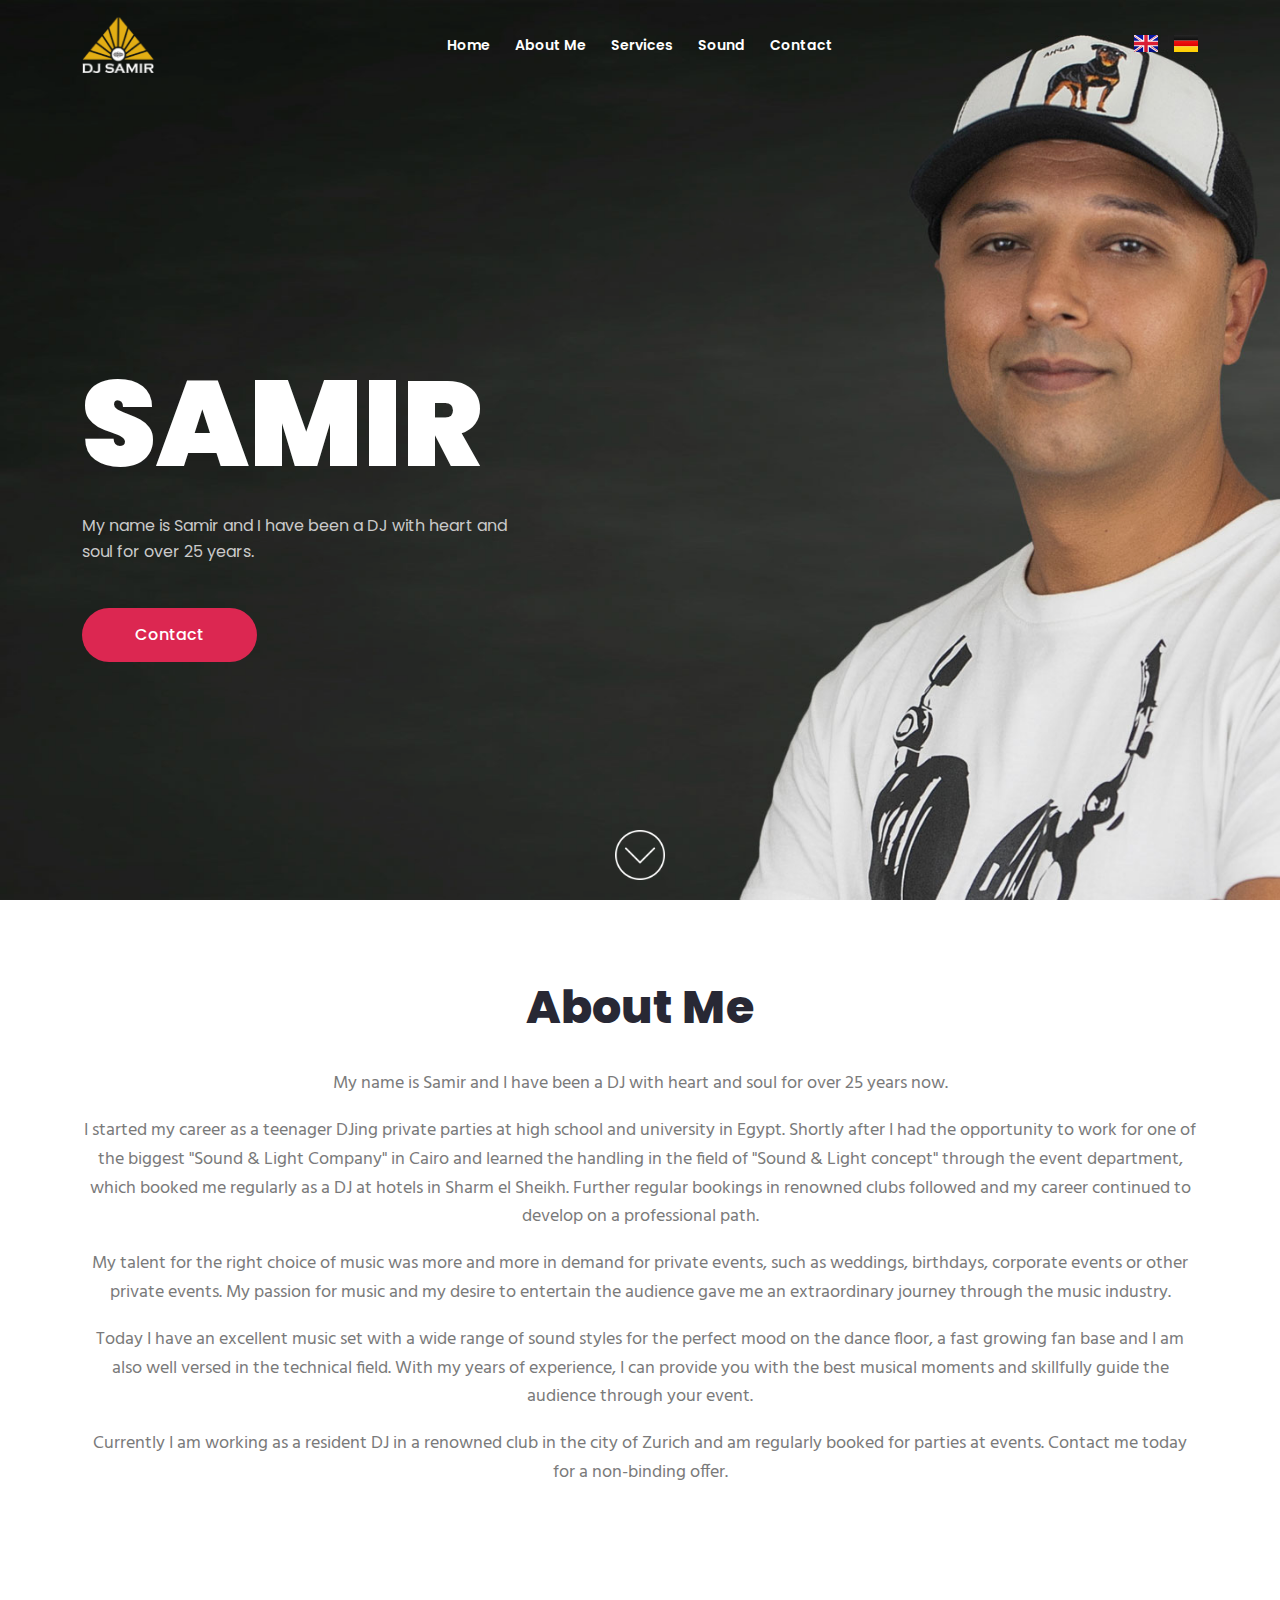
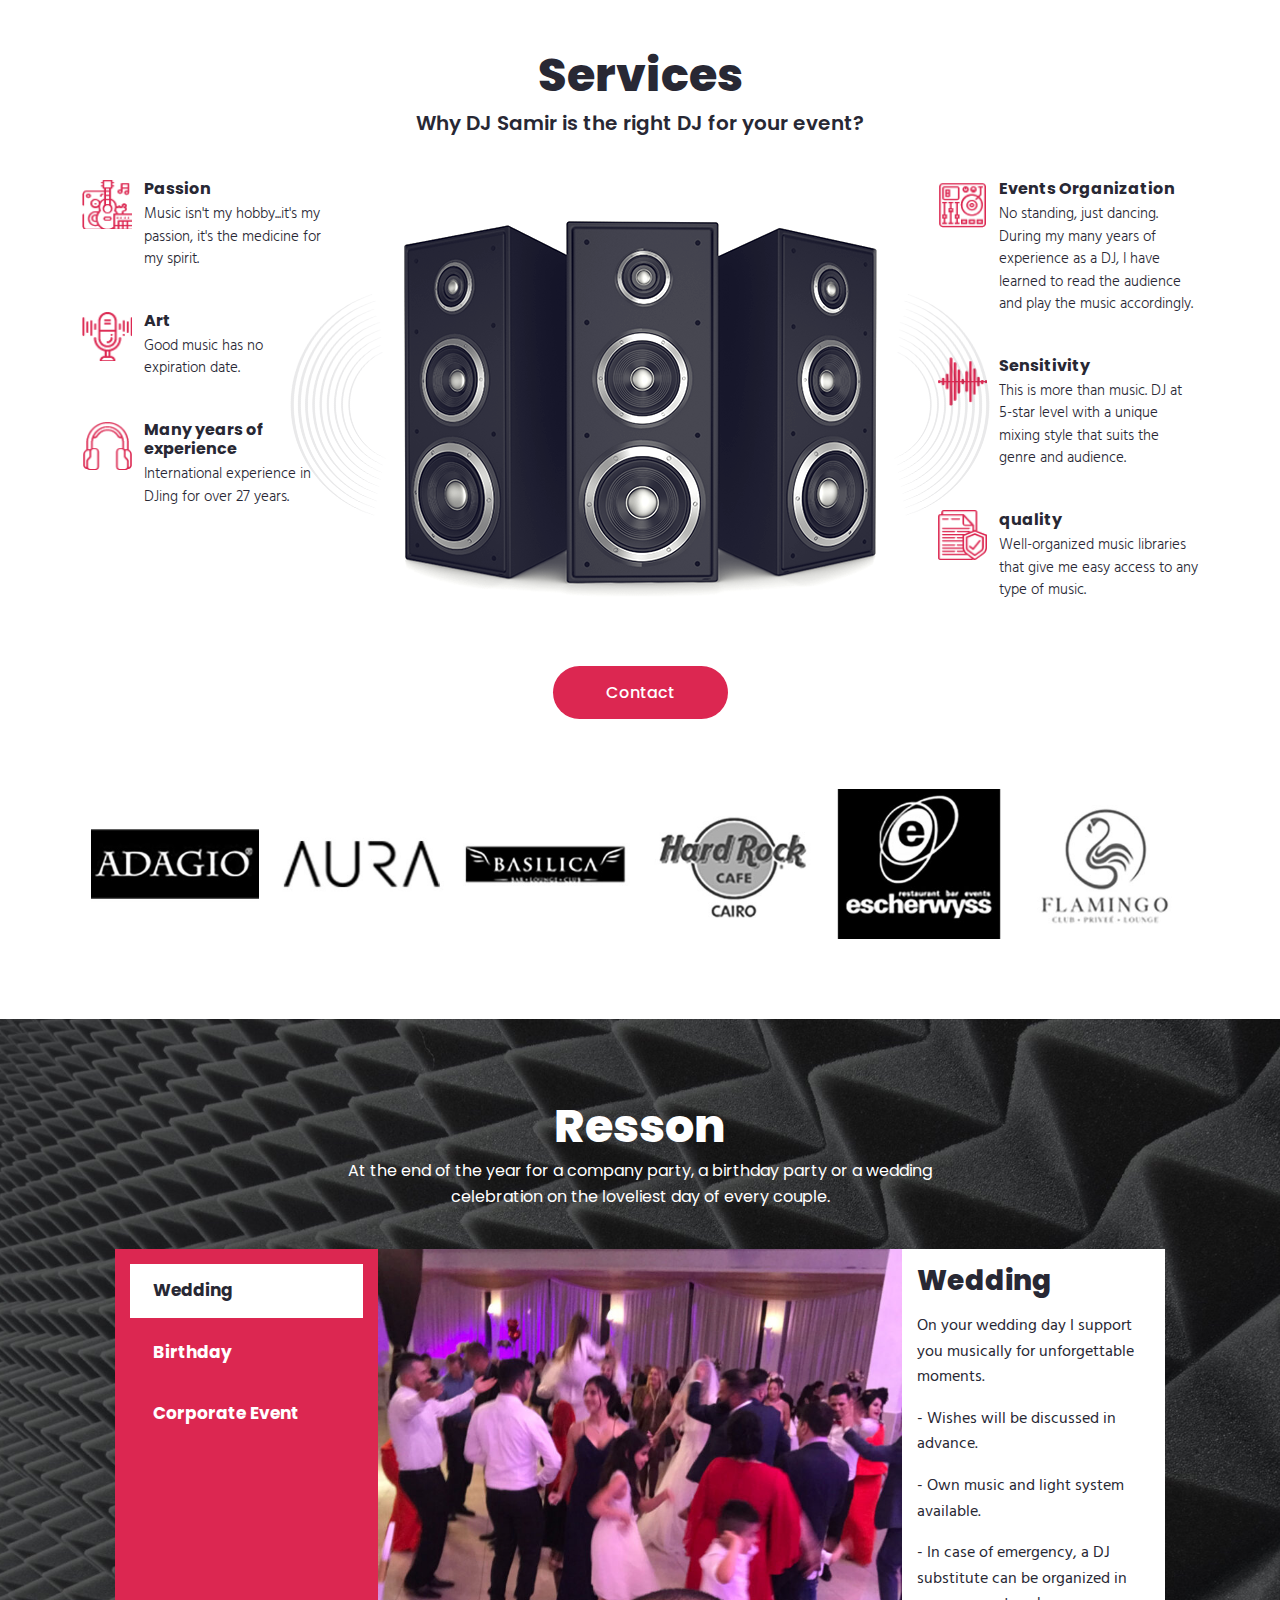
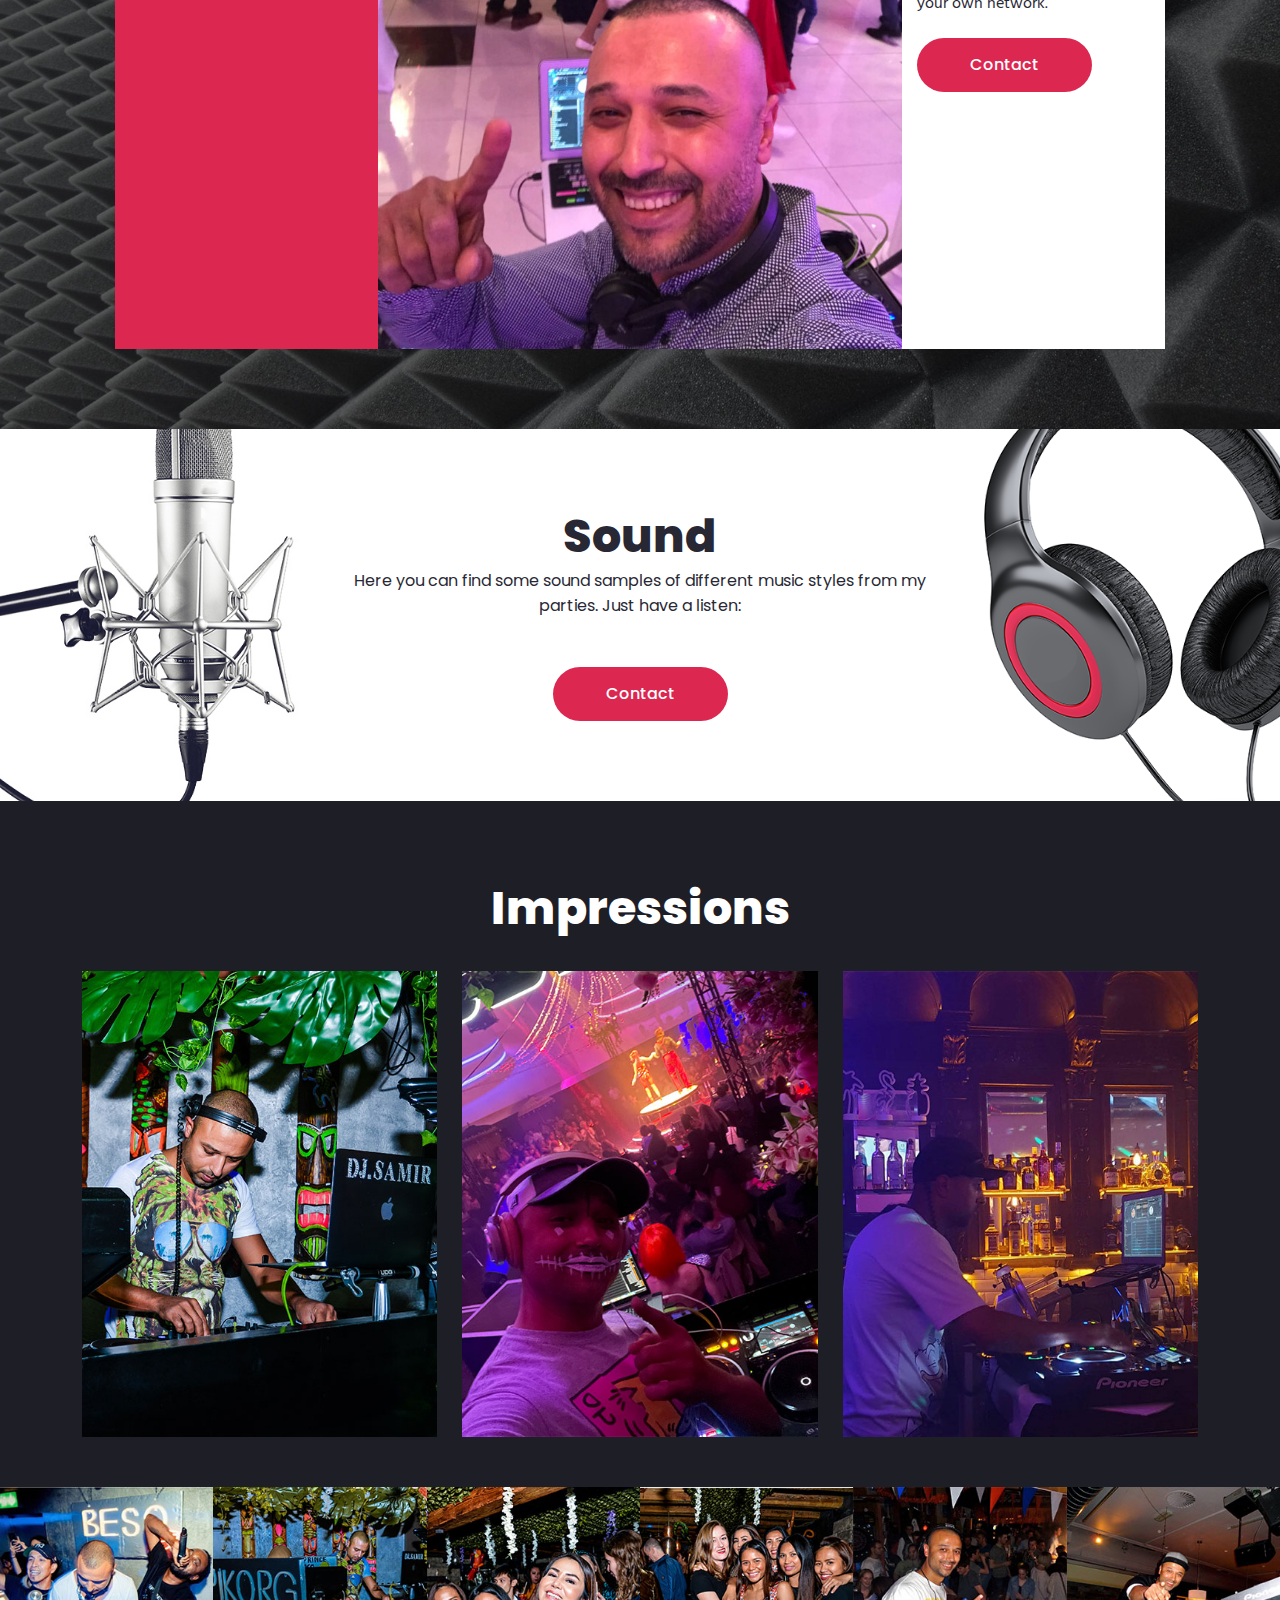
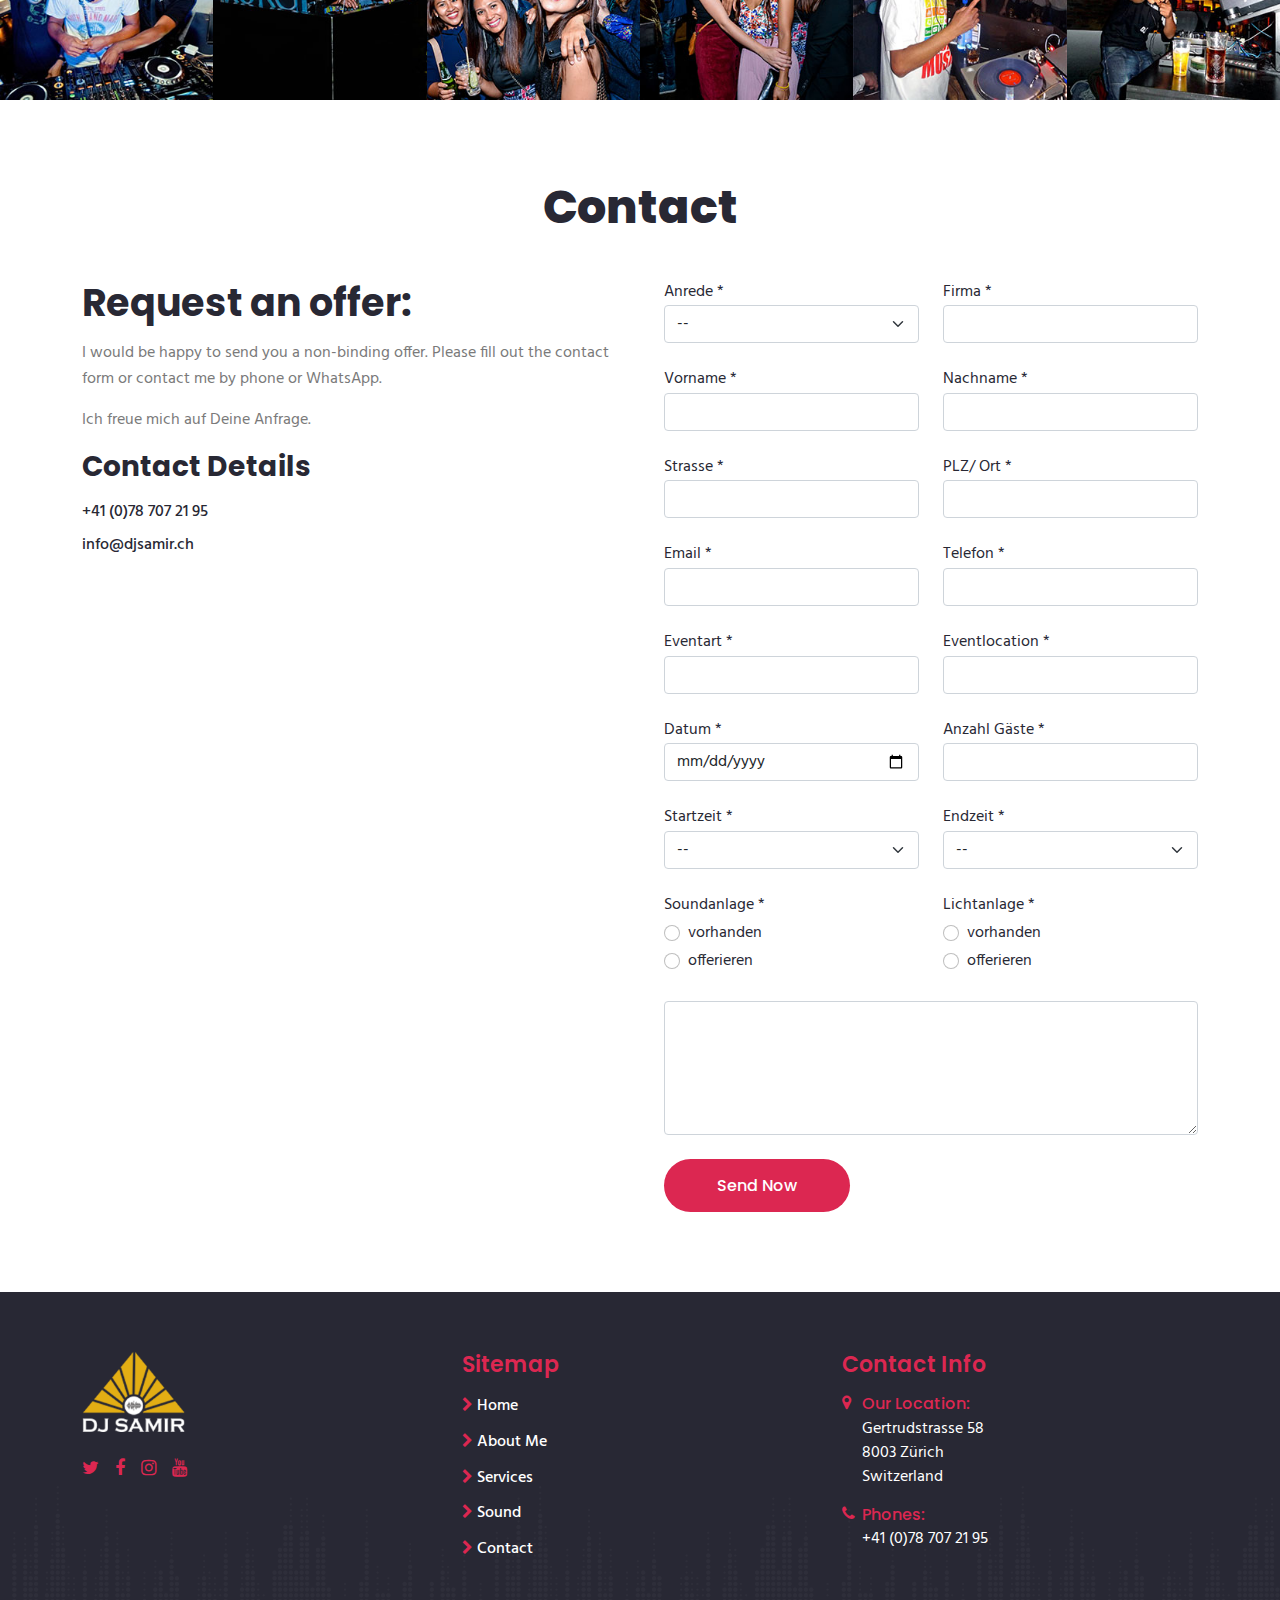
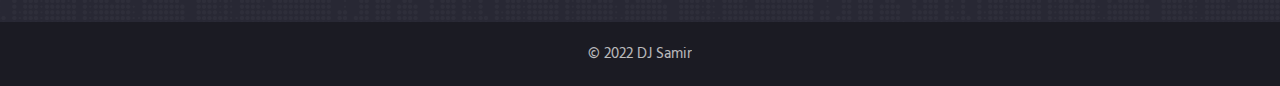
==== index.html @ 96c75d75 "done" ====
<!DOCTYPE html>
<html class="no-js" lang="">

<head>
  <meta charset="utf-8" />
  <meta http-equiv="x-ua-compatible" content="ie=edge" />
  <title> Dj Samir </title>
  <meta name="description" content="" />
  <meta name="viewport" content="width=device-width, initial-scale=1" />
  <!-- Favicons -->
  <link href="assets/img/favicon.png" rel="icon">
  <link href="assets/img/apple-touch-icon.png" rel="apple-touch-icon">

  <link rel="stylesheet" href="https://maxcdn.bootstrapcdn.com/font-awesome/4.7.0/css/font-awesome.min.css">
  <link rel="stylesheet" href="assets/css/bootstrap.min.css" />
  <link rel="stylesheet" href="assets/swiper/swiper-bundle.min.css" />
  <link rel="stylesheet" href="assets/css/glightbox.min.css" />
  <link rel="stylesheet" href="assets/css/animate.css" />
  <link rel="stylesheet" href="assets/css/main.css" />
</head>
<body id="top">
  <!--[if lte IE 9]>
      <p class="browserupgrade">
        You are using an <strong>outdated</strong> browser. Please
        <a href="https://browsehappy.com/">upgrade your browser</a> to improve
        your experience and security.
      </p>
    <![endif]-->

  <!-- ======= herder start ======= -->
  <header class="header">
    <div class="navbar-area">
      <div class="container">
        <nav class="navbar navbar-expand-lg ">
          <a class="navbar-brand" href="/">
            <img src="assets/img/logo/logo.png" alt="logo">
          </a>
          <button class="navbar-toggler" type="button" data-bs-toggle="collapse" data-bs-target="#navbarSupportedContent"
            aria-controls="navbarSupportedContent" aria-expanded="false" aria-label="Toggle navigation">
            <span class="toggler-icon"></span>
            <span class="toggler-icon"></span>
            <span class="toggler-icon"></span>
          </button>
          <div class="collapse navbar-collapse sub-menu-bar" id="navbarSupportedContent">
            <ul id="nav" class="navbar-nav nav-center">
              <li class="nav-item">
                <a href="#home" class="page-scroll"> Home </a>
              </li>
              <li class="nav-item">
                <a class="page-scroll" href="#about"> About Me </a>
              </li>
              <li class="nav-item">
                <a class="page-scroll" href="#services"> Services </a>
              </li>
              <li class="nav-item">
                <a class="page-scroll" href="#sound"> Sound </a>
              </li>
              <li class="nav-item">
                <a class="page-scroll" href="#contact"> Contact </a>
              </li>


            </ul>

            <ul id="nav" class="navbar-nav social ms-auto">
              <li>
                <a href="/en/">
                  <img src="assets/img/logo/en.svg" alt="">
                </a>
                <a href="/ger/">
                  <img src="assets/img/logo/ger.svg" alt="">
                </a>
              </li>

            </ul>

          </div>
          <!--.collapse-->

        </nav>

      </div>
      <!--.container-->


    </div>
    <!--.navbar-area-->

  </header>
  <!-- ======= herder end ======= -->


  <section class="hero-area" id="home">
    <div class="container">
      <div class="hero-inner">
        <div class="row">
          <div class="col-lg-5">
            <svg stroke="#fff" stroke-width="1" class="text-line">
              <text x="0" y="90" fill="none">DJ</text>
            </svg>
            <h2> SAMIR </h2>
            <p> My name is Samir and I have been a DJ with heart and soul for over 25 years. </p>
            <a href="#" class="btn-main"> Contact </a>
          </div><!-- /.col-lg-5 -->
        </div><!-- /.row -->
      </div><!-- /.hero-inner -->


      <a href="#about" class="scroll-bottom page-scroll"> <img src="assets/img/hero/scroll-down.png" alt=""> </a>

    </div><!-- /.container -->

  </section><!-- /.hero-area -->


  <section id="about" class="about">
    <div class="container">
      <div class="sec-t text-center">
        <h2> About Me </h2>
      </div><!-- /.sec-t -->
      <div class="abt-text text-center">
        <p>
          My name is Samir and I have been a DJ with heart and soul for over 25 years now.
        </p>
        <p>
          I started my career as a teenager DJing private parties at high school and university in Egypt. Shortly after I had the
          opportunity to work for one of the biggest "Sound & Light Company" in Cairo and learned the handling in the field of
          "Sound & Light concept" through the event department, which booked me regularly as a DJ at hotels in Sharm el Sheikh.
          Further regular bookings in renowned clubs followed and my career continued to develop on a professional path.
        </p>
        <p>
          My talent for the right choice of music was more and more in demand for private events, such as weddings, birthdays,
          corporate events or other private events. My passion for music and my desire to entertain the audience gave me an
          extraordinary journey through the music industry.
        </p>
        <p>
          Today I have an excellent music set with a wide range of sound styles for the perfect mood on the dance floor, a fast
          growing fan base and I am also well versed in the technical field. With my years of experience, I can provide you with
          the best musical moments and skillfully guide the audience through your event.
        </p>
        <p>
          Currently I am working as a resident DJ in a renowned club in the city of Zurich and am regularly booked for parties at
          events. Contact me today for a non-binding offer.
        </p>
      </div><!-- /.abt-text -->
    </div><!-- /.container -->
  </section><!-- /.about -->

  <section id="services" class="services">
    <div class="container">
      <div class="sec-t">
        <h2> Services </h2>
        <p>Why DJ Samir is the right DJ for your event?</p>
      </div><!-- /.sec-t -->

      <div class="row">
        <div class="col-lg-3">
          <div class="ser-single">
            <img src="assets/img/services/1.png" class="ser-logo" alt="logo">
            <div class="ser-text">
              <h5> Passion </h5>
              <p> Music isn't my hobby...it's my passion, it's the medicine for my spirit. </p>
            </div><!-- /.ser-text -->
          </div><!-- /.ser-single -->
          <div class="ser-single">
            <img src="assets/img/services/2.png" class="ser-logo" alt="logo">
            <div class="ser-text">
              <h5> Art </h5>
              <p> Good music has no <br> expiration date. </p>
            </div><!-- /.ser-text -->
          </div><!-- /.ser-single -->
          <div class="ser-single">
            <img src="assets/img/services/3.png" class="ser-logo" alt="logo">
            <div class="ser-text">
              <h5> Many years of experience </h5>
              <p> International experience in DJing for over 27 years. </p>
            </div><!-- /.ser-text -->
          </div><!-- /.ser-single -->
        </div><!-- /.col-lg-3 -->
        <div class="col-lg-6 d-none d-lg-block">
          <div class="img-center">
            <img src="assets/img/services/deck.png" class="img-fluid" alt="">
            <div class="wave-img">
              <img src="assets/img/services/about-waves.png" class="wave" alt="">
            </div><!-- /.wave-img -->
          </div><!-- /.img-center -->
        </div><!-- /.col-lg-6 -->
        <div class="col-lg-3">
          <div class="ser-single">
            <img src="assets/img/services/4.png" class="ser-logo" alt="logo">
            <div class="ser-text">
              <h5> Events Organization </h5>
              <p> No standing, just dancing. During my many years of experience as a DJ, I have learned to read the audience and
                play the music accordingly. </p>
            </div><!-- /.ser-text -->
          </div><!-- /.ser-single -->
          <div class="ser-single">
            <img src="assets/img/services/5.png" class="ser-logo" alt="logo">
            <div class="ser-text">
              <h5> Sensitivity </h5>
              <p> This is more than music. DJ at 5-star level with a unique mixing style that suits the genre and audience.</p>
            </div><!-- /.ser-text -->
          </div><!-- /.ser-single -->
          <div class="ser-single">
            <img src="assets/img/services/6.png" class="ser-logo" alt="logo">
            <div class="ser-text">
              <h5> quality </h5>
              <p> Well-organized music libraries that give me easy access to any type of music. </p>
            </div><!-- /.ser-text -->
          </div><!-- /.ser-single -->
        </div><!-- /.col-lg-3 -->
      </div><!-- /.row -->

      <div class="text-center mt-lg-4 mt-2">
        <a href="#" class="btn-main"> Contact </a>
      </div><!-- /.text-center -->

      <div class="logo-slider swiper">
        <div class="swiper-wrapper">
          <div class="swiper-slide">
            <img src="assets/img/logo-slider/1.jpg" alt="">
          </div><!-- /.swiper-slide -->
          <div class="swiper-slide">
            <img src="assets/img/logo-slider/2.jpg" alt="">
          </div><!-- /.swiper-slide -->
          <div class="swiper-slide">
            <img src="assets/img/logo-slider/3.jpg" alt="">
          </div><!-- /.swiper-slide -->
          <div class="swiper-slide">
            <img src="assets/img/logo-slider/4.jpg" alt="">
          </div><!-- /.swiper-slide -->
          <div class="swiper-slide">
            <img src="assets/img/logo-slider/5.jpg" alt="">
          </div><!-- /.swiper-slide -->
          <div class="swiper-slide">
            <img src="assets/img/logo-slider/6.jpg" alt="">
          </div><!-- /.swiper-slide -->
          <div class="swiper-slide">
            <img src="assets/img/logo-slider/7.jpg" alt="">
          </div><!-- /.swiper-slide -->
          <div class="swiper-slide">
            <img src="assets/img/logo-slider/8.jpg" alt="">
          </div><!-- /.swiper-slide -->
          <div class="swiper-slide">
            <img src="assets/img/logo-slider/9.jpg" alt="">
          </div><!-- /.swiper-slide -->
          <div class="swiper-slide">
            <img src="assets/img/logo-slider/10.jpg" alt="">
          </div><!-- /.swiper-slide -->
          <div class="swiper-slide">
            <img src="assets/img/logo-slider/11.jpg" alt="">
          </div><!-- /.swiper-slide -->
          <div class="swiper-slide">
            <img src="assets/img/logo-slider/12.jpg" alt="">
          </div><!-- /.swiper-slide -->
        </div><!-- /.swiper-wrapper -->
      </div><!-- /.logo-slider -->

    </div><!-- /.container -->
  </section><!-- /.services -->


  <section class="reasons">
    <div class="container">
      <div class="sec-t">
        <h2> Resson </h2>
        <p>
          At the end of the year for a company party, a birthday party or a wedding
          celebration on the loveliest day of every couple.
        </p>
      </div><!-- /.sec-t -->


      <div class="rsn-con">
        <div class="row gx-0">
          <div class="col-lg-3">
            <div class="nav flex-column nav-pills" id="v-pills-tab" role="tablist" aria-orientation="vertical">

              <button class="nav-link active" id="v-pills-one-tab" data-bs-toggle="pill" data-bs-target="#v-pills-one"
                aria-selected="true">
                Wedding
              </button>

              <button class="nav-link" id="v-pills-two-tab" data-bs-toggle="pill" data-bs-target="#v-pills-two">
                Birthday
              </button>

              <button class="nav-link" id="v-pills-three-tab" data-bs-toggle="pill" data-bs-target="#v-pills-three">
                Corporate Event
              </button>

            </div>
            <!--.nav-->

          </div><!-- /.col-lg-3 -->

          <div class="col-lg-9">
            <div class="tab-content" id="v-pills-tabContent">

              <div class="tab-pane fade show active" id="v-pills-one" role="tabpanel" aria-labelledby="v-pills-one-tab"
                tabindex="0">
                <div class="row gx-0">
                  <div class="col-lg-8">
                    <div class="animated zoomIn">
                      <img src="assets/img/reasons/1.jpg" class="w-100" alt="">
                    </div>
                  </div><!-- /.col-lg-8 -->
                  <div class="col-lg-4">
                    <div class="tab-content-txt">
                      <div class="animated fadeInRight">
                        <h3> Wedding </h3>
                        <p> On your wedding day I support you musically for unforgettable moments. </p>
                        <p> - Wishes will be discussed in advance. </p>
                        <p> - Own music and light system available. </p>
                        <p> - In case of emergency, a DJ substitute can be organized in your own network. </p>
                        <a href="#" class="btn-main mt-1"> Contact </a>
                      </div>
                    </div><!-- /.tab-content-txt -->
                  </div><!-- /.col-lg-4 -->
                </div><!-- /.row -->
              </div>
              <!--.tab-pane-->


              <div class="tab-pane fade" id="v-pills-two" role="tabpanel" aria-labelledby="v-pills-two-tab" tabindex="0">
                <div class="row gx-0">
                  <div class="col-lg-8">
                    <div class="animated zoomIn">
                      <img src="assets/img/reasons/2.jpg" class="w-100" alt="">
                    </div>
                  </div><!-- /.col-lg-8 -->
                  <div class="col-lg-4">
                    <div class="tab-content-txt">
                      <div class="animated fadeInRight">
                        <h3> Birthday </h3>
                        <p> I guarantee party atmosphere, enthusiastic guests and a full dance floor. </p>
                        <p> - Wishes are discussed in advance. </p>
                        <p> - As an all-round talent, I am exactly the right person to get the party in the right mood. </p>
                        <a href="#" class="btn-main mt-1"> Contact </a>
                      </div>
                    </div><!-- /.tab-content-txt -->
                  </div><!-- /.col-lg-4 -->
                </div><!-- /.row -->
              </div>
              <!--.tab-pane-->


              <div class="tab-pane fade" id="v-pills-three" role="tabpanel" aria-labelledby="v-pills-three-tab" tabindex="0">
                <div class="row gx-0">
                  <div class="col-lg-8">
                    <div class="animated zoomIn">
                      <img src="assets/img/reasons/2.jpg" class="w-100" alt="">
                    </div>
                  </div><!-- /.col-lg-8 -->
                  <div class="col-lg-4">
                    <div class="tab-content-txt">
                      <div class="animated fadeInRight">
                        <h3> Corporate Event </h3>
                        <p> On your wedding day I support you musically for unforgettable moments. </p>
                        <p> - Wishes are discussed in advance. </p>
                        <p> - In case of emergency, a DJ replacement can be organized in your own network. </p>
                        <a href="#" class="btn-main mt-1"> Contact </a>
                      </div>
                    </div><!-- /.tab-content-txt -->
                  </div><!-- /.col-lg-4 -->
                </div><!-- /.row -->
              </div>
              <!--.tab-pane-->

            </div>
            <!--.tab-content-->

          </div><!-- /.col-lg-9 -->





        </div><!-- /.row -->
      </div><!-- /.rsn-con -->






    </div><!-- /.container -->
  </section><!-- /.reasons -->


  <section id="sound" class="sound">
    <div class="container">
      <div class="sec-t">
        <h2> Sound </h2>
        <p>
          Here you can find some sound samples of different music styles from my parties.
          Just have a listen:
        </p>
      </div><!-- /.sec-t -->

      <div class="sound-con">
        <!-- <iframe width="100%" height="60"
          src="https://www.mixcloud.com/widget/iframe/?hide_cover=1&mini=1&hide_artwork=1&feed=%2FDJSamirZ%C3%BCrich%2Fclub-mix-partytime-in-black-djsamirch-instagram%2F"
          frameborder="0"></iframe>
        <iframe width="100%" height="60"
          src="https://www.mixcloud.com/widget/iframe/?hide_cover=1&mini=1&hide_artwork=1&feed=%2FDJSamirZ%C3%BCrich%2Fdjsamir-hip-hop-mix%2F"
          frameborder="0"></iframe>
        <iframe width="100%" height="60"
          src="https://www.mixcloud.com/widget/iframe/?hide_cover=1&mini=1&hide_artwork=1&feed=%2FDJSamirZ%C3%BCrich%2Fdjsamir-80s-mix%2F"
          frameborder="0"></iframe>
        <iframe width="100%" height="60"
          src="https://www.mixcloud.com/widget/iframe/?hide_cover=1&mini=1&hide_artwork=1&feed=%2FDJSamirZ%C3%BCrich%2Fdjsamir-old-school-black-mix%2F"
          frameborder="0"></iframe>
        <iframe width="100%" height="60"
          src="https://www.mixcloud.com/widget/iframe/?hide_cover=1&mini=1&hide_artwork=1&feed=%2FDJSamirZ%C3%BCrich%2Fdjsamir-house-mix%2F"
          frameborder="0"></iframe> -->

        <div class="text-center mt-lg-5 mt-4">
          <a href="#" class="btn-main"> Contact </a>
        </div>

      </div><!-- /.sound-con -->



    </div><!-- /.container -->

    <img src="assets/img/reasons/tracks-left_1.png" class="track-left" alt="">
    <img src="assets/img/reasons/tracks-right_1.png" class="track-right" alt="">

  </section><!-- /.sound -->



  <section class="images-sec">
    <div class="container">
      <div class="sec-t">
        <h2> Impressions </h2>
      </div><!-- /.sec-t -->
      <div class="img-slider swiper">
        <div class="swiper-wrapper">

          <div class="swiper-slide">

            <div class="testimonial-item">
              <img src="assets/img/slides/samir_1.jpg" class="w-100" alt="events_pic_1">
            </div>
            <!--swiper-slide-->

          </div><!-- End swiper-slide -->

          <div class="swiper-slide">

            <div class="testimonial-item">
              <img src="assets/img/slides/samir_2.jpg" class="w-100" alt="events_pic_1">
            </div>
            <!--swiper-slide-->

          </div><!-- End swiper-slide -->

          <div class="swiper-slide">

            <div class="testimonial-item">
              <img src="assets/img/slides/samir_3.jpg" class="w-100" alt="events_pic_1">
            </div>
            <!--swiper-slide-->

          </div><!-- End swiper-slide -->

          <div class="swiper-slide">

            <div class="testimonial-item">
              <img src="assets/img/slides/samir_4.jpg" class="w-100" alt="events_pic_1">
            </div>
            <!--swiper-slide-->

          </div><!-- End swiper-slide -->




        </div>
        <!--swiper wrapper-->



      </div>
      <!--img-slider-->


    </div><!-- /.container -->

    <div class="gallery-slider swiper">
      <div class="swiper-wrapper">
        <div class="swiper-slide">
          <a href="assets/img/gallery/gallery_1.jpg" class="glightbox">
            <img src="assets/img/gallery/gallery_1.jpg" alt="">
          </a>
        </div><!-- /.swiper-slide -->
        <div class="swiper-slide">
          <a href="assets/img/gallery/gallery_2.jpg" class="glightbox">
            <img src="assets/img/gallery/gallery_2.jpg" alt="">
          </a>
        </div><!-- /.swiper-slide -->
        <div class="swiper-slide">
          <a href="assets/img/gallery/gallery_3.jpg" class="glightbox">
            <img src="assets/img/gallery/gallery_3.jpg" alt="">
          </a>
        </div><!-- /.swiper-slide -->
        <div class="swiper-slide">
          <a href="assets/img/gallery/gallery_4.jpg" class="glightbox">
            <img src="assets/img/gallery/gallery_4.jpg" alt="">
          </a>
        </div><!-- /.swiper-slide -->
        <div class="swiper-slide">
          <a href="assets/img/gallery/gallery_5.jpg" class="glightbox">
            <img src="assets/img/gallery/gallery_5.jpg" alt="">
          </a>
        </div><!-- /.swiper-slide -->
        <div class="swiper-slide">
          <a href="assets/img/gallery/gallery_6.jpg" class="glightbox">
            <img src="assets/img/gallery/gallery_6.jpg" alt="">
          </a>
        </div><!-- /.swiper-slide -->
        <div class="swiper-slide">
          <a href="assets/img/gallery/gallery_7.jpg" class="glightbox">
            <img src="assets/img/gallery/gallery_7.jpg" alt="">
          </a>
        </div><!-- /.swiper-slide -->
        <div class="swiper-slide">
          <a href="assets/img/gallery/gallery_8.jpg" class="glightbox">
            <img src="assets/img/gallery/gallery_8.jpg" alt="">
          </a>
        </div><!-- /.swiper-slide -->
      </div><!-- /.swiper-wrapper -->
    </div><!-- /.gallery-slider -->

  </section><!-- /.images-sec -->



  <section id="contact" class="contact">
    <div class="container">
      <div class="sec-t">
        <h2> Contact </h2>
      </div><!-- /.sec-t -->
      <div class="row gy-4 gx-5">
        <div class="col-lg-6">
          <div class="con-text">
            <h2> Request an offer: </h2>
            <p class="mb-3">
              I would be happy to send you a non-binding offer. Please fill out the contact form or contact me by phone or
              WhatsApp.
            </p>
            <p class="mb-3">
              Ich freue mich auf Deine Anfrage.
            </p>
            <h4> Contact Details </h4>
            <p class="mb-2">
              <a href="tel:+787072195"> +41 (0)78 707 21 95 </a>
            </p>
            <p>
              <a href="mailto:info@djsamir.ch"> info@djsamir.ch </a>
            </p>
          </div><!-- /.con-text -->
        </div><!-- /.col-lg-6 -->
        <div class="col-lg-6">
          <form action="">
            <div class="row gy-4">
              <div class="col-lg-6">
                <div class="frm-grp">
                  <label> Anrede * </label>
                  <select class="form-select" aria-label="Default select example">
                    <option selected> -- </option>
                    <option value="1">Mr./Mister</option>
                    <option value="2">Ms./Mrs</option>
                  </select>
                </div><!-- /.frm-grp -->
              </div><!-- /.col-lg-6 -->
              <div class="col-lg-6">
                <div class="frm-grp">
                  <label> Firma * </label>
                  <input type="text" class="form-control">
                </div><!-- /.frm-grp -->
              </div><!-- /.col-lg-6 -->
              <div class="col-lg-6">
                <div class="frm-grp">
                  <label> Vorname * </label>
                  <input type="text" class="form-control">
                </div><!-- /.frm-grp -->
              </div><!-- /.col-lg-6 -->
              <div class="col-lg-6">
                <div class="frm-grp">
                  <label> Nachname * </label>
                  <input type="text" class="form-control">
                </div><!-- /.frm-grp -->
              </div><!-- /.col-lg-6 -->
              <div class="col-lg-6">
                <div class="frm-grp">
                  <label> Strasse * </label>
                  <input type="text" class="form-control">
                </div><!-- /.frm-grp -->
              </div><!-- /.col-lg-6 -->
              <div class="col-lg-6">
                <div class="frm-grp">
                  <label> PLZ/ Ort * </label>
                  <input type="text" class="form-control">
                </div><!-- /.frm-grp -->
              </div><!-- /.col-lg-6 -->
              <div class="col-lg-6">
                <div class="frm-grp">
                  <label> Email * </label>
                  <input type="email" class="form-control">
                </div><!-- /.frm-grp -->
              </div><!-- /.col-lg-6 -->
              <div class="col-lg-6">
                <div class="frm-grp">
                  <label> Telefon * </label>
                  <input type="text" class="form-control">
                </div><!-- /.frm-grp -->
              </div><!-- /.col-lg-6 -->
              <div class="col-lg-6">
                <div class="frm-grp">
                  <label> Eventart * </label>
                  <input type="text" class="form-control">
                </div><!-- /.frm-grp -->
              </div><!-- /.col-lg-6 -->
              <div class="col-lg-6">
                <div class="frm-grp">
                  <label> Eventlocation * </label>
                  <input type="text" class="form-control">
                </div><!-- /.frm-grp -->
              </div><!-- /.col-lg-6 -->
              <div class="col-lg-6">
                <div class="frm-grp">
                  <label> Datum * </label>
                  <input type="date" class="form-control">
                </div><!-- /.frm-grp -->
              </div><!-- /.col-lg-6 -->
              <div class="col-lg-6">
                <div class="frm-grp">
                  <label> Anzahl Gäste * </label>
                  <input type="text" class="form-control">
                </div><!-- /.frm-grp -->
              </div><!-- /.col-lg-6 -->
              <div class="col-lg-6">
                <div class="frm-grp">
                  <label> Startzeit * </label>
                  <select class="form-select" aria-label="Default select example">
                    <option selected> -- </option>
                    <option value="12:00 Uhr">12:00 Uhr</option>
                    <option value="13:00 Uhr">13:00 Uhr</option>
                    <option value="14:00 Uhr">14:00 Uhr</option>
                    <option value="15:00 Uhr">15:00 Uhr</option>
                    <option value="16:00 Uhr">16:00 Uhr</option>
                    <option value="17:00 Uhr">17:00 Uhr</option>
                    <option value="18:00 Uhr">18:00 Uhr</option>
                    <option value="19:00 Uhr">19:00 Uhr</option>
                    <option value="20:00 Uhr">20:00 Uhr</option>
                    <option value="21:00 Uhr">21:00 Uhr</option>
                    <option value="22:00 Uhr">22:00 Uhr</option>
                    <option value="23:00 Uhr">23:00 Uhr</option>
                    <option value="00.00 Uhr">00.00 Uhr</option>
                  </select>
                </div><!-- /.frm-grp -->
              </div><!-- /.col-lg-6 -->
              <div class="col-lg-6">
                <div class="frm-grp">
                  <label> Endzeit * </label>
                  <select class="form-select" aria-label="Default select example">
                    <option selected> -- </option>
                    <option value="12:00 Uhr">12:00 Uhr</option>
                    <option value="13:00 Uhr">13:00 Uhr</option>
                    <option value="14:00 Uhr">14:00 Uhr</option>
                    <option value="15:00 Uhr">15:00 Uhr</option>
                    <option value="16:00 Uhr">16:00 Uhr</option>
                    <option value="17:00 Uhr">17:00 Uhr</option>
                    <option value="18:00 Uhr">18:00 Uhr</option>
                    <option value="19:00 Uhr">19:00 Uhr</option>
                    <option value="20:00 Uhr">20:00 Uhr</option>
                    <option value="21:00 Uhr">21:00 Uhr</option>
                    <option value="22:00 Uhr">22:00 Uhr</option>
                    <option value="23:00 Uhr">23:00 Uhr</option>
                    <option value="00:00 Uhr">00:00 Uhr</option>
                    <option value="01:00 Uhr">01:00 Uhr</option>
                    <option value="02:00 Uhr">02:00 Uhr</option>
                    <option value="03:00 Uhr">03:00 Uhr</option>
                    <option value="04:00 Uhr">04:00 Uhr</option>
                    <option value="05:00 Uhr">05:00 Uhr</option>
                    <option value="06:00 Uhr">06:00 Uhr</option>
                  </select>
                </div><!-- /.frm-grp -->
              </div><!-- /.col-lg-6 -->
              <div class="col-lg-6">
                <div class="frm-grp">
                  <p> Soundanlage * </p>
                  <div class="form-check">
                    <input class="form-check-input" name="flexRadioDefault" type="radio" id="flexRadioDefault1">
                    <label class="form-check-label" for="flexRadioDefault1">
                      vorhanden
                    </label>
                  </div>
                  <div class="form-check">
                    <input class="form-check-input" type="radio" name="flexRadioDefault" id="flexRadioDefault2">
                    <label class="form-check-label" for="flexRadioDefault2">
                      offerieren
                    </label>
                  </div>
                </div><!-- /.frm-grp -->
              </div><!-- /.col-lg-6 -->
              <div class="col-lg-6">
                <div class="frm-grp">
                  <p> Lichtanlage * </p>
                  <div class="form-check">
                    <input class="form-check-input" name="flexRadioDefault" type="radio" id="flexRadioDefault3">
                    <label class="form-check-label" for="flexRadioDefault3">
                      vorhanden
                    </label>
                  </div>
                  <div class="form-check">
                    <input class="form-check-input" type="radio" name="flexRadioDefault" id="flexRadioDefault4">
                    <label class="form-check-label" for="flexRadioDefault4">
                      offerieren
                    </label>
                  </div>
                </div><!-- /.frm-grp -->
              </div><!-- /.col-lg-6 -->
              <div class="col-lg-12">
                <div class="frm-grp">
                  <textarea cols="5" rows="5" class="form-control"></textarea><!-- /# -->
                </div><!-- /.frm-grp -->
              </div><!-- /.col-lg-12 -->
              <div class="col-12">
                <button class="btn-main"> Send Now </button>
              </div><!-- /.col-12 -->
            </div><!-- /.row -->
          </form>
        </div><!-- /.col-lg-6 -->
      </div><!-- /.row -->
    </div><!-- /.container -->
  </section><!-- /.contact -->



  <footer class="footer">
    <div class="container">
      <div class="footer-inner">
        <div class="row gy-4">
          <div class="col-lg-4">
            <div class="footer-logo">
              <img src="assets/img/logo/logo.png" class="img-logo" alt="">
              <ul class="social-list">
                <li>
                  <a href="#">
                    <i class="fa fa-twitter" aria-hidden="true"></i>
                  </a>
                </li>
                <li>
                  <a href="#">
                    <i class="fa fa-facebook" aria-hidden="true"></i>
                  </a>
                </li>
                <li>
                  <a href="#">
                    <i class="fa fa-instagram" aria-hidden="true"></i>
                  </a>
                </li>
                <li>
                  <a href="#">
                    <i class="fa fa-youtube" aria-hidden="true"></i>
                  </a>
                </li>
              </ul>
            </div><!-- /.footer-logo -->
          </div><!-- /.col-lg-4 -->
          <div class="col-lg-4">
            <div class="footer-links">
              <h3> Sitemap </h3>
              <ul>
                <li>
                  <a href="#"> <i class="fa fa-chevron-right" aria-hidden="true"></i> Home </a>
                </li>
                <li>
                  <a href="#"> <i class="fa fa-chevron-right" aria-hidden="true"></i> About Me </a>
                </li>
                <li>
                  <a href="#"> <i class="fa fa-chevron-right" aria-hidden="true"></i> Services </a>
                </li>
                <li>
                  <a href="#"> <i class="fa fa-chevron-right" aria-hidden="true"></i> Sound </a>
                </li>
                <li>
                  <a href="#"> <i class="fa fa-chevron-right" aria-hidden="true"></i> Contact </a>
                </li>
              </ul>
            </div><!-- /.footer-links -->
          </div><!-- /.col-lg-4 -->
          <div class="col-lg-4">
            <div class="footer-links">
              <h3> Contact Info </h3>
              <div class="flex mb-3">
                <i class="fa fa-map-marker" aria-hidden="true"></i>
                <div class="flx-t">
                  <h5> Our Location: </h5>
                  <p> Gertrudstrasse 58 <br> 8003 Zürich <br> Switzerland </p>
                </div><!-- /.flx-t -->
              </div><!-- /.flex -->
              <div class="flex">
                <i class="fa fa-phone" aria-hidden="true"></i>
                <div class="flx-t">
                  <h5> Phones: </h5>
                  <a href="tel:+787072195"> +41 (0)78 707 21 95 </a>
                </div><!-- /.flx-t -->
              </div><!-- /.flex -->
            </div><!-- /.footer-links -->
          </div><!-- /.col-lg-4 -->
        </div><!-- /.row -->
      </div><!-- /.footer-inner -->
    </div><!-- /.container -->

    <div class="footer-legal">
      <div class="container">
        <p> © 2022 DJ Samir </p>
      </div><!-- /.container -->
    </div><!-- /.footer-legal -->

  </footer><!-- /.footer -->




  <a href="#top" class="scroll-top btn-hover page-scroll">
    <img src="assets/img/chev-white.svg" alt="chev">
  </a>
  <!--.scroll-top-->

  <div class="page-loader">
    <span class="loader"></span>
  </div>
  <!--.page-loader-->



  <script src="assets/js/bootstrap.bundle.min.js"></script>
  <script src="assets/swiper/swiper-bundle.min.js"></script>
  <script src="assets/js/glightbox.min.js"></script>
  <script src="assets/js/wow.min.js"></script>
  <script src="assets/js/main.js"></script>
  <script>
    //========= glightbox
    const glightbox = GLightbox({
      selector: ".glightbox",
    });

  </script>


</body>


</html>
---- assets/css/main.css ----
@import url("https://fonts.googleapis.com/css2?family=Hind:wght@300;400;500&family=Poppins:ital,wght@0,400;0,500;0,600;0,700;0,800;0,900;1,400;1,500;1,600;1,700;1,800;1,900&display=swap");
/*--------------------------------------------------------------
# base
--------------------------------------------------------------*/
html {
  scroll-behavior: smooth;
  scroll-padding-top: 30px;
}

body {
  font-family: "Hind", sans-serif;
  font-weight: 400;
  font-style: normal;
  font-size: 16px;
  color: #7A7A7A;
  line-height: 1.6;
}

* {
  margin: 0;
  padding: 0;
  -webkit-box-sizing: border-box;
  box-sizing: border-box;
}

section {
  overflow: hidden;
}

a {
  text-decoration: none;
}
a:hover {
  color: #DC2751;
}
a:focus, a:hover {
  text-decoration: none;
}

i,
span,
a {
  display: inline-block;
}

audio,
img,
svg,
video {
  vertical-align: middle;
}

h1,
h2,
h3,
h4,
h5,
h6 {
  font-family: "Poppins", sans-serif;
  margin: 0;
  line-height: 1.2;
  color: #282834;
}

p {
  margin: 0;
}

h1 a,
h2 a,
h3 a,
h4 a,
h5 a,
h6 a {
  color: inherit;
}

.scroll-top {
  width: 35px;
  height: 35px;
  background-color: #DC2751;
  display: -webkit-box;
  display: -ms-flexbox;
  display: flex;
  -webkit-box-pack: center;
      -ms-flex-pack: center;
          justify-content: center;
  -webkit-box-align: center;
      -ms-flex-align: center;
          align-items: center;
  font-size: 18px;
  color: #fff;
  border-radius: 7px;
  position: fixed;
  bottom: 30px;
  right: 30px;
  z-index: 9;
  cursor: pointer;
  -webkit-transition: all 0.3s ease-out 0s;
  transition: all 0.3s ease-out 0s;
  display: none;
}
.scroll-top img {
  height: 18px;
  -webkit-transform: scaleY(-1);
          transform: scaleY(-1);
  fill: #FFFFFF;
}
.scroll-top:focus, .scroll-top:hover {
  color: #fff;
  -webkit-transform: translateY(-4px);
          transform: translateY(-4px);
  -webkit-box-shadow: 0 0 0 0.25rem rgba(220, 39, 81, 0.5);
          box-shadow: 0 0 0 0.25rem rgba(220, 39, 81, 0.5);
}

/*--------------------------------------------------------------
  ##  Page Loader
  --------------------------------------------------------------*/
.page-loader {
  position: fixed;
  width: 100%;
  height: 100%;
  top: 0;
  left: 0;
  z-index: 99999999;
  background-color: #282834;
}

.loader {
  position: absolute;
  top: 50%;
  left: 50%;
  -webkit-transform: translate(-50%, -50%);
          transform: translate(-50%, -50%);
  width: 85px;
  height: 50px;
  background-repeat: no-repeat;
  background-image: linear-gradient(#DC2751 50px, transparent 0), linear-gradient(#FCF906 50px, transparent 0), linear-gradient(#DC2751 50px, transparent 0), linear-gradient(#FCF906 50px, transparent 0), linear-gradient(#DC2751 50px, transparent 0), linear-gradient(#FCF906 50px, transparent 0);
  background-position: 0px center, 15px center, 30px center, 45px center, 60px center, 75px center, 90px center;
  -webkit-animation: rikSpikeRoll 0.65s linear infinite alternate;
          animation: rikSpikeRoll 0.65s linear infinite alternate;
}

@-webkit-keyframes rikSpikeRoll {
  0% {
    background-size: 10px 3px;
  }
  16% {
    background-size: 10px 50px, 10px 3px, 10px 3px, 10px 3px, 10px 3px, 10px 3px;
  }
  33% {
    background-size: 10px 30px, 10px 50px, 10px 3px, 10px 3px, 10px 3px, 10px 3px;
  }
  50% {
    background-size: 10px 10px, 10px 30px, 10px 50px, 10px 3px, 10px 3px, 10px 3px;
  }
  66% {
    background-size: 10px 3px, 10px 10px, 10px 30px, 10px 50px, 10px 3px, 10px 3px;
  }
  83% {
    background-size: 10px 3px, 10px 3px, 10px 10px, 10px 30px, 10px 50px, 10px 3px;
  }
  100% {
    background-size: 10px 3px, 10px 3px, 10px 3px, 10px 10px, 10px 30px, 10px 50px;
  }
}

@keyframes rikSpikeRoll {
  0% {
    background-size: 10px 3px;
  }
  16% {
    background-size: 10px 50px, 10px 3px, 10px 3px, 10px 3px, 10px 3px, 10px 3px;
  }
  33% {
    background-size: 10px 30px, 10px 50px, 10px 3px, 10px 3px, 10px 3px, 10px 3px;
  }
  50% {
    background-size: 10px 10px, 10px 30px, 10px 50px, 10px 3px, 10px 3px, 10px 3px;
  }
  66% {
    background-size: 10px 3px, 10px 10px, 10px 30px, 10px 50px, 10px 3px, 10px 3px;
  }
  83% {
    background-size: 10px 3px, 10px 3px, 10px 10px, 10px 30px, 10px 50px, 10px 3px;
  }
  100% {
    background-size: 10px 3px, 10px 3px, 10px 3px, 10px 10px, 10px 30px, 10px 50px;
  }
}
/*--------------------------------------------------------------
# btn-main
--------------------------------------------------------------*/
.btn-main {
  display: inline-block;
  text-decoration: none;
  border: 0;
  padding: 14px 53px;
  background-color: #DC2751;
  color: #FFFFFF;
  font-family: "Poppins", sans-serif;
  font-size: 16px;
  font-weight: 500;
  border-radius: 50px;
  -webkit-transition: all 0.2s ease-in;
  transition: all 0.2s ease-in;
}
.btn-main:hover {
  background-color: #282834;
  color: #F3FBF9;
  text-decoration: none;
}

/*--------------------------------------------------------------
# navbar
--------------------------------------------------------------*/
.navbar-area {
  position: absolute;
  top: 0;
  left: 0;
  width: 100%;
  z-index: 99;
  -webkit-transition: all 0.3s ease-out 0s;
  transition: all 0.3s ease-out 0s;
}
.navbar-area .nav-center {
  /** Large devices (desktops, 992px and up) **/
}
@media (min-width: 992px) {
  .navbar-area .nav-center {
    position: absolute;
    left: 50%;
    -webkit-transform: translate(-50%);
            transform: translate(-50%);
  }
}

.navbar {
  padding: 0;
  position: relative;
  -webkit-transition: all 0.3s ease-out 0s;
  transition: all 0.3s ease-out 0s;
  padding: 17px 0;
}
@media only screen and (max-width: 991px) {
  .navbar {
    padding: 15px 0;
  }
}
@media (max-width: 767px) {
  .navbar {
    padding: 13px 0;
  }
}
.navbar .navbar-brand {
  padding: 0;
  text-decoration: none;
}
.navbar .navbar-brand img {
  height: 56px;
  -webkit-transition: all 0.4s ease-in-out;
  transition: all 0.4s ease-in-out;
}
@media only screen and (max-width: 767px) {
  .navbar .navbar-brand img {
    height: 45px;
  }
}
.navbar .navbar-nav {
  /** Large devices (desktops, 992px and up) **/
}
@media (min-width: 992px) {
  .navbar .navbar-nav {
    -webkit-box-align: center;
        -ms-flex-align: center;
            align-items: center;
  }
}
.navbar .navbar-nav .nav-item {
  position: relative;
  font-family: "Poppins", sans-serif;
}
.navbar .navbar-nav .nav-item:not(:last-child) {
  margin-right: 25px;
}
@media only screen and (max-width: 991px) {
  .navbar .navbar-nav .nav-item:not(:last-child) {
    margin-right: 0;
  }
}
@media only screen and (max-width: 991px) {
  .navbar .navbar-nav .nav-item {
    margin-left: 16px;
  }
}
.navbar .navbar-nav .nav-item a {
  text-decoration: none;
  font-size: 14px;
  color: #FFFFFF;
  -webkit-transition: all 0.3s ease-out 0s;
  transition: all 0.3s ease-out 0s;
  padding: 10px 0;
  position: relative;
  font-weight: 600;
}
@media only screen and (max-width: 991px) {
  .navbar .navbar-nav .nav-item a {
    color: #fff;
  }
}
.navbar .navbar-nav .nav-item a:hover, .navbar .navbar-nav .nav-item a.active {
  color: #FCF906;
}
@media only screen and (max-width: 991px) {
  .navbar .navbar-nav .nav-item a {
    display: inline-block;
    margin: 4px 0px;
    font-weight: 400;
    padding: 6px 0;
  }
}
@media only screen and (max-width: 767px) {
  .navbar .navbar-nav .nav-item a {
    display: inline-block;
    padding: 6px 0;
  }
}
.navbar .navbar-nav .nav-item a.btn-nav {
  background-color: #FFFFFF;
  color: #282834;
  border-radius: 50px;
  padding: 11px 14px;
  padding-top: 13px;
  -webkit-transition: all 0.2s ease-in;
  transition: all 0.2s ease-in;
}
.navbar .navbar-nav .nav-item a.btn-nav:hover {
  background-color: #DC2751;
}
@media only screen and (max-width: 991px) {
  .navbar .navbar-collapse {
    position: absolute;
    top: 100%;
    left: 0;
    width: 100%;
    background-color: #000000;
    z-index: 9;
    -webkit-box-shadow: 0 15px 20px 0 rgba(0, 0, 0, 0.1);
            box-shadow: 0 15px 20px 0 rgba(0, 0, 0, 0.1);
    padding: 15px 12px 20px 12px;
  }
}
@media only screen and (max-width: 767px) {
  .navbar .navbar-collapse {
    position: absolute;
    top: 100%;
    left: 0;
    width: 100%;
    background-color: #000000;
    z-index: 9;
    -webkit-box-shadow: 0 15px 20px 0 rgba(43, 56, 109, 0.1);
            box-shadow: 0 15px 20px 0 rgba(43, 56, 109, 0.1);
  }
}
.navbar .navbar-toggler {
  padding: 0;
}
.navbar .navbar-toggler:focus {
  outline: none;
  -webkit-box-shadow: none;
  box-shadow: none;
}
.navbar .navbar-toggler .toggler-icon {
  width: 30px;
  height: 2px;
  background-color: #FFFFFF;
  display: block;
  margin: 5px 0;
  position: relative;
  -webkit-transition: all 0.3s ease-out 0s;
  transition: all 0.3s ease-out 0s;
}
.navbar .navbar-toggler.active .toggler-icon:nth-of-type(1) {
  -webkit-transform: rotate(45deg);
  transform: rotate(45deg);
  top: 7px;
}
.navbar .navbar-toggler.active .toggler-icon:nth-of-type(2) {
  opacity: 0;
}
.navbar .navbar-toggler.active .toggler-icon:nth-of-type(3) {
  -webkit-transform: rotate(135deg);
  transform: rotate(135deg);
  top: -7px;
}

.sticky {
  position: fixed;
  z-index: 99;
  background-color: #282834;
  -webkit-transition: all 0.3s ease-out 0s;
  transition: all 0.3s ease-out 0s;
  -webkit-box-shadow: 0 0.1625rem 0.25rem 0 rgba(220, 39, 81, 0.1);
          box-shadow: 0 0.1625rem 0.25rem 0 rgba(220, 39, 81, 0.1);
}
.sticky .navbar {
  padding: 12px 0;
}
@media only screen and (max-width: 991px) {
  .sticky .navbar {
    padding: 12px 0px;
  }
}
@media (max-width: 767px) {
  .sticky .navbar {
    padding: 10px 0;
  }
}
.sticky .navbar .navbar-brand {
  padding: 0;
}
.sticky .navbar .navbar-brand img {
  height: 50px;
}
@media only screen and (max-width: 767px) {
  .sticky .navbar .navbar-brand img {
    height: 45px;
  }
}
.sticky .navbar .navbar-toggler .toggler-icon {
  background: #FFFFFF;
}
.sticky .navbar-nav .nav-item a {
  color: #fff;
}

@media only screen and (min-width: 992px) {
  .social {
    -webkit-box-align: center;
        -ms-flex-align: center;
            align-items: center;
  }
}
@media only screen and (max-width: 991px) {
  .social {
    padding-top: 8px;
    padding-left: 16px;
  }
}
.social li {
  padding: 0;
}
.social li a {
  text-decoration: none;
  display: inline-block;
  vertical-align: middle;
  padding: 0;
  margin-right: 12px;
}
.social li a:last-child {
  margin-right: 0;
}
.social li a img {
  height: 17px;
}
.social li a:hover {
  opacity: 0.8;
}

/*--------------------------------------------------------------
# hero-area
--------------------------------------------------------------*/
.hero-area {
  background-image: url("../img/hero/hero-main-samir.jpg");
  background-position: 50% 50%;
  background-size: cover;
  background-repeat: no-repeat;
  background-attachment: fixed;
  min-height: 100vh;
  display: -webkit-box;
  display: -ms-flexbox;
  display: flex;
  -webkit-box-align: center;
      -ms-flex-align: center;
          align-items: center;
  position: relative;
}
@media only screen and (max-width: 991px) {
  .hero-area {
    min-height: 100vh;
    background-position: 65% 50%;
  }
}
@media only screen and (max-width: 767px) {
  .hero-area {
    min-height: 100vh;
    background-attachment: scroll;
    background-position: 75% 50%;
  }
}
.hero-area::before {
  content: "";
  position: absolute;
  top: 0;
  left: 0;
  width: 100%;
  height: 100%;
  background-color: rgba(0, 0, 0, 0.05);
}
.hero-area .hero-inner {
  position: relative;
}
.hero-area .hero-inner svg {
  width: 100%;
  height: 120px;
}
@media only screen and (max-width: 991px) {
  .hero-area .hero-inner svg {
    height: 100px;
  }
}
.hero-area .hero-inner svg text {
  color: #fff;
  font-family: "Poppins", sans-serif;
  font-style: normal;
  font-size: 122px;
  stroke-dasharray: 500;
  stroke-dashoffset: 500;
  -webkit-animation: dash 4.5s linear forwards, filling 4.5s ease-in forwards;
          animation: dash 4.5s linear forwards, filling 4.5s ease-in forwards;
  -webkit-animation-iteration-count: infinite;
          animation-iteration-count: infinite;
  font-weight: 900;
}
@media only screen and (max-width: 991px) {
  .hero-area .hero-inner svg text {
    font-size: 90px;
  }
}
@media only screen and (max-width: 482px) {
  .hero-area .hero-inner svg text {
    font-size: 80px;
  }
}
.hero-area .hero-inner h2 {
  font-size: 120px;
  color: #fff;
  font-weight: 900;
  margin-bottom: 23px;
  line-height: 1.1;
}
@media only screen and (max-width: 991px) {
  .hero-area .hero-inner h2 {
    font-size: 90px;
    margin-bottom: 18px;
  }
}
@media only screen and (max-width: 482px) {
  .hero-area .hero-inner h2 {
    font-size: 80px;
  }
}
.hero-area .hero-inner p {
  font-family: "Poppins", sans-serif;
  font-size: 16px;
  color: #CACACA;
  margin-bottom: 44px;
}
@media only screen and (max-width: 991px) {
  .hero-area .hero-inner p {
    max-width: 400px;
    margin-bottom: 30px;
  }
}
.hero-area .btn-main:hover {
  background-color: #FFFFFF;
  color: #282834;
}
.hero-area .scroll-bottom {
  display: inline-block;
  position: absolute;
  bottom: 20px;
  left: 50%;
  -webkit-transform: translateX(-50%);
          transform: translateX(-50%);
  text-decoration: none;
}
.hero-area .scroll-bottom img {
  height: 50px;
  -webkit-transition: all 0.2s ease-in-out;
  transition: all 0.2s ease-in-out;
}
@media only screen and (max-width: 767px) {
  .hero-area .scroll-bottom img {
    height: 40px;
  }
}
.hero-area .scroll-bottom img:hover {
  -webkit-transform: translateY(-4px);
          transform: translateY(-4px);
}

@-webkit-keyframes dash {
  to {
    stroke-dashoffset: 0;
  }
}

@keyframes dash {
  to {
    stroke-dashoffset: 0;
  }
}
/*--------------------------------------------------------------
# about
--------------------------------------------------------------*/
.about {
  padding: 80px 0px;
}
@media only screen and (max-width: 1199px) {
  .about {
    padding: 60px 0px;
  }
}
@media only screen and (max-width: 767px) {
  .about {
    padding: 40px 0px;
  }
}
.about .sec-t h2 {
  font-size: 46px;
  color: #282834;
  font-weight: 800;
  margin-bottom: 35px;
}
@media only screen and (max-width: 1199px) {
  .about .sec-t h2 {
    font-size: 40px;
  }
}
@media only screen and (max-width: 991px) {
  .about .sec-t h2 {
    font-size: 38px;
    margin-bottom: 27px;
  }
}
@media only screen and (max-width: 767px) {
  .about .sec-t h2 {
    margin-bottom: 22px;
    font-size: 34px;
  }
}
.about .abt-text p {
  font-size: 18px;
}
.about .abt-text p:not(:last-child) {
  margin-bottom: 18px;
}
@media only screen and (max-width: 767px) {
  .about .abt-text p:not(:last-child) {
    margin-bottom: 14px;
  }
}
@media only screen and (max-width: 767px) {
  .about .abt-text p {
    font-size: 16px;
  }
}

/*--------------------------------------------------------------
# services
--------------------------------------------------------------*/
@-webkit-keyframes wavepulse {
  0%, 30% {
    -webkit-transform: scale(1, 1);
            transform: scale(1, 1);
  }
  50% {
    -webkit-transform: scale(1.03, 1.03);
            transform: scale(1.03, 1.03);
  }
  70%, 100% {
    -webkit-transform: scale(1, 1);
            transform: scale(1, 1);
  }
}
@keyframes wavepulse {
  0%, 30% {
    -webkit-transform: scale(1, 1);
            transform: scale(1, 1);
  }
  50% {
    -webkit-transform: scale(1.03, 1.03);
            transform: scale(1.03, 1.03);
  }
  70%, 100% {
    -webkit-transform: scale(1, 1);
            transform: scale(1, 1);
  }
}
.services {
  padding: 80px 0px;
}
@media only screen and (max-width: 1199px) {
  .services {
    padding: 60px 0px;
  }
}
@media only screen and (max-width: 767px) {
  .services {
    padding: 40px 0px;
  }
}
.services .sec-t {
  text-align: center;
  margin-bottom: 40px;
}
@media only screen and (max-width: 991px) {
  .services .sec-t {
    margin-bottom: 30px;
  }
}
.services .sec-t h2 {
  font-size: 46px;
  color: #282834;
  font-weight: 800;
  margin-bottom: 4px;
}
@media only screen and (max-width: 1199px) {
  .services .sec-t h2 {
    font-size: 40px;
  }
}
@media only screen and (max-width: 991px) {
  .services .sec-t h2 {
    font-size: 38px;
  }
}
@media only screen and (max-width: 767px) {
  .services .sec-t h2 {
    font-size: 34px;
  }
}
.services .sec-t p {
  font-family: "Poppins", sans-serif;
  font-weight: 600;
  color: #282834;
  font-size: 20px;
}
@media only screen and (max-width: 767px) {
  .services .sec-t p {
    font-size: 18px;
  }
}
.services .ser-single {
  display: -webkit-box;
  display: -ms-flexbox;
  display: flex;
  margin-bottom: 40px;
}
@media only screen and (max-width: 991px) {
  .services .ser-single {
    max-width: 350px;
    display: block;
    text-align: center;
    margin-left: auto;
    margin-right: auto;
    margin-bottom: 30px;
  }
}
.services .ser-single .ser-logo {
  height: 50px;
  -o-object-fit: contain;
     object-fit: contain;
  min-width: 50px;
  margin-right: 12px;
}
@media only screen and (max-width: 991px) {
  .services .ser-single .ser-logo {
    margin-right: 0;
    margin-bottom: 8px;
  }
}
.services .ser-single h5 {
  font-size: 16px;
  font-weight: 700;
  margin-bottom: 5px;
}
@media only screen and (max-width: 991px) {
  .services .ser-single h5 {
    margin-bottom: 8px;
  }
}
.services .ser-single p {
  font-size: 15px;
  font-weight: 300;
  line-height: 1.5;
  color: #282834;
}
@media only screen and (max-width: 991px) {
  .services .ser-single p {
    font-weight: 400;
  }
}
.services .img-center {
  text-align: center;
  position: relative;
}
.services .img-center .wave-img {
  position: absolute;
  top: 50%;
  left: 50%;
  -webkit-transform: translate(-50%, -50%);
          transform: translate(-50%, -50%);
}
.services .img-center .wave {
  -webkit-animation: wavepulse 0.5s ease infinite;
          animation: wavepulse 0.5s ease infinite;
}

/*--------------------------------------------------------------
# logo-slider
--------------------------------------------------------------*/
.logo-slider {
  text-align: center;
  padding-top: 70px;
}
@media only screen and (max-width: 991px) {
  .logo-slider {
    padding-top: 50px;
  }
}
@media only screen and (max-width: 767px) {
  .logo-slider {
    padding-top: 40px;
  }
}
.logo-slider .swiper-slide img {
  height: 150px;
  -o-object-fit: contain;
     object-fit: contain;
}
@media only screen and (max-width: 767px) {
  .logo-slider .swiper-slide img {
    height: 110px;
  }
}
@media only screen and (max-width: 482px) {
  .logo-slider .swiper-slide img {
    height: 90px;
  }
}

/*--------------------------------------------------------------
# reasons
--------------------------------------------------------------*/
.reasons {
  background-image: url("../img/hero/testimonials_parallax.jpg");
  background-position: center;
  background-size: cover;
  background-repeat: no-repeat;
  padding: 80px 0px;
}
@media only screen and (max-width: 1199px) {
  .reasons {
    padding: 60px 0px;
  }
}
@media only screen and (max-width: 767px) {
  .reasons {
    padding: 40px 0px;
  }
}
.reasons .rsn-con {
  max-width: 1050px;
  margin-left: auto;
  margin-right: auto;
}
.reasons .sec-t {
  text-align: center;
  margin-bottom: 40px;
}
@media only screen and (max-width: 991px) {
  .reasons .sec-t {
    text-align: left;
    margin-bottom: 30px;
  }
}
.reasons .sec-t h2 {
  font-size: 46px;
  color: #fff;
  font-weight: 800;
  margin-bottom: 4px;
}
@media only screen and (max-width: 1199px) {
  .reasons .sec-t h2 {
    font-size: 40px;
  }
}
@media only screen and (max-width: 991px) {
  .reasons .sec-t h2 {
    font-size: 38px;
  }
}
@media only screen and (max-width: 767px) {
  .reasons .sec-t h2 {
    font-size: 34px;
  }
}
.reasons .sec-t p {
  font-family: "Poppins", sans-serif;
  color: #fff;
  font-size: 16px;
  max-width: 600px;
  margin-left: auto;
  margin-right: auto;
}
.reasons .nav-pills {
  background-color: #DC2751;
  height: 100%;
  padding: 40px 25px 25px 25px;
}
@media only screen and (max-width: 1299px) {
  .reasons .nav-pills {
    padding: 15px 15px;
  }
}
.reasons .nav-pills .nav-link {
  background-color: transparent;
  border: 0;
  outline: 0;
  padding: 0;
  text-align: start;
  padding: 16px 25px;
  font-family: "Poppins", sans-serif;
  font-size: 17px;
  font-weight: 700;
  color: #fff;
  border-radius: 0;
  -webkit-transition: all 0.2s ease-in;
  transition: all 0.2s ease-in;
}
.reasons .nav-pills .nav-link:not(:last-child) {
  margin-bottom: 8px;
}
@media only screen and (max-width: 1299px) {
  .reasons .nav-pills .nav-link {
    padding: 13px 23px;
  }
}
.reasons .nav-pills .nav-link.active {
  background-color: #FFFFFF;
  color: #282834;
}
.reasons .nav-pills .nav-link:hover {
  color: #282834;
}
.reasons .tab-content-txt {
  padding: 40px 25px 25px 25px;
  background-color: #fff;
  height: 100%;
}
@media only screen and (max-width: 1299px) {
  .reasons .tab-content-txt {
    padding: 15px 15px;
  }
}
.reasons .tab-content-txt h3 {
  font-size: 30px;
  font-weight: 800;
  margin-bottom: 18px;
}
@media only screen and (max-width: 1299px) {
  .reasons .tab-content-txt h3 {
    font-size: 28px;
    margin-bottom: 16px;
  }
}
@media only screen and (max-width: 767px) {
  .reasons .tab-content-txt h3 {
    font-size: 27px;
  }
}
.reasons .tab-content-txt p {
  font-size: 16px;
  color: #282834;
}
.reasons .tab-content-txt p:not(:last-child) {
  margin-bottom: 16px;
}
@media only screen and (max-width: 767px) {
  .reasons .tab-content-txt p:not(:last-child) {
    margin-bottom: 14px;
  }
}

/*--------------------------------------------------------------
# sound
--------------------------------------------------------------*/
.sound {
  padding: 80px 0px;
  position: relative;
}
@media only screen and (max-width: 1199px) {
  .sound {
    padding: 60px 0px;
  }
}
@media only screen and (max-width: 767px) {
  .sound {
    padding: 40px 0px;
  }
}
.sound .sec-t {
  text-align: center;
  margin-bottom: 40px;
}
@media only screen and (max-width: 991px) {
  .sound .sec-t {
    margin-bottom: 30px;
  }
}
.sound .sec-t h2 {
  font-size: 46px;
  color: #282834;
  font-weight: 800;
  margin-bottom: 4px;
}
@media only screen and (max-width: 1199px) {
  .sound .sec-t h2 {
    font-size: 40px;
  }
}
@media only screen and (max-width: 991px) {
  .sound .sec-t h2 {
    font-size: 38px;
  }
}
@media only screen and (max-width: 767px) {
  .sound .sec-t h2 {
    font-size: 34px;
  }
}
.sound .sec-t p {
  font-family: "Poppins", sans-serif;
  color: #282834;
  font-size: 16px;
  max-width: 600px;
  margin-left: auto;
  margin-right: auto;
}
.sound .sound-con {
  max-width: 1000px;
  margin-left: auto;
  margin-right: auto;
}
.sound .track-left {
  position: absolute;
  top: 50%;
  left: 0;
  -webkit-transform: translateY(-50%);
          transform: translateY(-50%);
  max-width: 353px;
  z-index: -1;
}
@media only screen and (max-width: 1399px) {
  .sound .track-left {
    max-width: 300px;
  }
}
@media only screen and (max-width: 1199px) {
  .sound .track-left {
    max-width: 250px;
  }
}
@media only screen and (max-width: 767px) {
  .sound .track-left {
    display: none;
  }
}
.sound .track-right {
  position: absolute;
  top: 50%;
  right: 0;
  -webkit-transform: translateY(-50%);
          transform: translateY(-50%);
  max-width: 353px;
  z-index: -1;
}
@media only screen and (max-width: 1399px) {
  .sound .track-right {
    max-width: 300px;
  }
}
@media only screen and (max-width: 1199px) {
  .sound .track-right {
    max-width: 250px;
  }
}
@media only screen and (max-width: 767px) {
  .sound .track-right {
    display: none;
  }
}

/*--------------------------------------------------------------
# contact
--------------------------------------------------------------*/
.contact {
  padding: 80px 0px;
  position: relative;
}
@media only screen and (max-width: 1199px) {
  .contact {
    padding: 60px 0px;
  }
}
@media only screen and (max-width: 767px) {
  .contact {
    padding: 40px 0px;
  }
}
.contact .sec-t {
  text-align: center;
}
.contact .sec-t h2 {
  font-size: 46px;
  color: #282834;
  font-weight: 800;
  margin-bottom: 44px;
}
@media only screen and (max-width: 1199px) {
  .contact .sec-t h2 {
    font-size: 40px;
  }
}
@media only screen and (max-width: 991px) {
  .contact .sec-t h2 {
    font-size: 38px;
    margin-bottom: 27px;
  }
}
@media only screen and (max-width: 767px) {
  .contact .sec-t h2 {
    margin-bottom: 22px;
    font-size: 34px;
  }
}
.contact .con-text h2 {
  font-size: 38px;
  font-weight: 700;
  margin-bottom: 16px;
}
@media only screen and (max-width: 991px) {
  .contact .con-text h2 {
    font-size: 32px;
  }
}
@media only screen and (max-width: 767px) {
  .contact .con-text h2 {
    font-size: 26px;
    margin-bottom: 10px;
  }
}
.contact .con-text h4 {
  font-size: 28px;
  font-weight: 700;
  margin-bottom: 16px;
}
@media only screen and (max-width: 767px) {
  .contact .con-text h4 {
    font-size: 23px;
    margin-bottom: 10px;
  }
}
.contact .con-text a {
  text-decoration: none;
  display: inline-block;
  color: #282834;
  font-weight: 500;
}
.contact label {
  color: #282834;
}
.contact .frm-grp p {
  color: #282834;
  margin-bottom: 3px;
}

.p-text {
  margin-bottom: 40px;
}
.p-text p {
  background-color: rgba(0, 0, 0, 0.8);
  color: #F3FBF9;
  text-align: center;
  padding: 20px 20px;
  height: 100%;
  border-radius: 12px;
  font-size: 15px;
  opacity: 0.8;
}

/*--------------------------------------------------------------
# images-sec
--------------------------------------------------------------*/
.images-sec {
  background-color: #1E1E27;
  padding: 80px 0px;
  padding-bottom: 0;
}
@media only screen and (max-width: 1199px) {
  .images-sec {
    padding: 60px 0px;
    padding-bottom: 0;
  }
}
@media only screen and (max-width: 767px) {
  .images-sec {
    padding: 40px 0px;
    padding-bottom: 0;
  }
}
.images-sec .sec-t {
  text-align: center;
}
.images-sec .sec-t h2 {
  font-size: 46px;
  color: #FFFFFF;
  font-weight: 800;
  margin-bottom: 35px;
}
@media only screen and (max-width: 1199px) {
  .images-sec .sec-t h2 {
    font-size: 40px;
  }
}
@media only screen and (max-width: 991px) {
  .images-sec .sec-t h2 {
    font-size: 38px;
    margin-bottom: 27px;
  }
}
@media only screen and (max-width: 767px) {
  .images-sec .sec-t h2 {
    margin-bottom: 22px;
    font-size: 34px;
  }
}
.images-sec .testimonial-item {
  text-align: center;
}

/*--------------------------------------------------------------
# gallery-slider
--------------------------------------------------------------*/
.gallery-slider {
  padding-top: 50px;
}
.gallery-slider .swiper-slide a {
  display: block;
  width: 100%;
}
.gallery-slider .swiper-slide img {
  width: 100%;
  height: auto;
}

/*--------------------------------------------------------------
# footer
--------------------------------------------------------------*/
.footer {
  background-color: #282834;
  background-image: url("../img/hero/footer-bg.png");
  background-position: center bottom 26px;
  background-repeat: no-repeat;
}
.footer .footer-inner {
  padding: 60px 0px;
}
@media only screen and (max-width: 767px) {
  .footer .footer-inner {
    padding: 40px 0px;
  }
}
.footer .footer-logo .img-logo {
  height: 80px;
  margin-bottom: 24px;
}
@media only screen and (max-width: 767px) {
  .footer .footer-logo .img-logo {
    margin-bottom: 14px;
  }
}
.footer .social-list {
  list-style: none;
  margin: 0;
  padding: 0;
}
.footer .social-list li {
  display: inline-block;
}
.footer .social-list li:not(:last-child) {
  margin-right: 12px;
}
.footer .social-list a {
  display: inline-block;
  text-decoration: none;
  color: #DC2751;
  font-size: 18px;
}
.footer .footer-links h3 {
  font-size: 22px;
  color: #DC2751;
  font-weight: 600;
  margin-bottom: 16px;
}
@media only screen and (max-width: 767px) {
  .footer .footer-links h3 {
    font-size: 19px;
    margin-bottom: 11px;
  }
}
.footer .footer-links ul {
  list-style: none;
  margin: 0;
  padding: 0;
}
.footer .footer-links ul li:not(:last-child) {
  margin-bottom: 10px;
}
.footer .footer-links ul a {
  text-decoration: none;
  display: inline-block;
  color: #fff;
  font-weight: 500;
}
@media only screen and (max-width: 767px) {
  .footer .footer-links ul a {
    font-size: 15px;
  }
}
.footer .footer-links ul i {
  color: #DC2751;
  font-size: 15px;
}
.footer .flex {
  display: -webkit-box;
  display: -ms-flexbox;
  display: flex;
}
.footer .flex h5 {
  font-size: 16px;
  font-weight: 500;
  color: #DC2751;
  margin-bottom: 3px;
}
.footer .flex p {
  color: #fff;
  line-height: 1.5;
}
@media only screen and (max-width: 767px) {
  .footer .flex p {
    font-size: 15px;
  }
}
.footer .flex a {
  text-decoration: none;
  display: inline-block;
  color: #fff;
}
@media only screen and (max-width: 767px) {
  .footer .flex a {
    font-size: 15px;
  }
}
.footer .flex i {
  color: #DC2751;
  width: 20px;
  min-width: 20px;
}

.footer-legal {
  padding: 20px 20px;
  background-color: #1b1b23;
  text-align: center;
}
.footer-legal p {
  font-size: 15px;
  color: #fff;
  opacity: 0.7;
}
/*# sourceMappingURL=main.css.map */
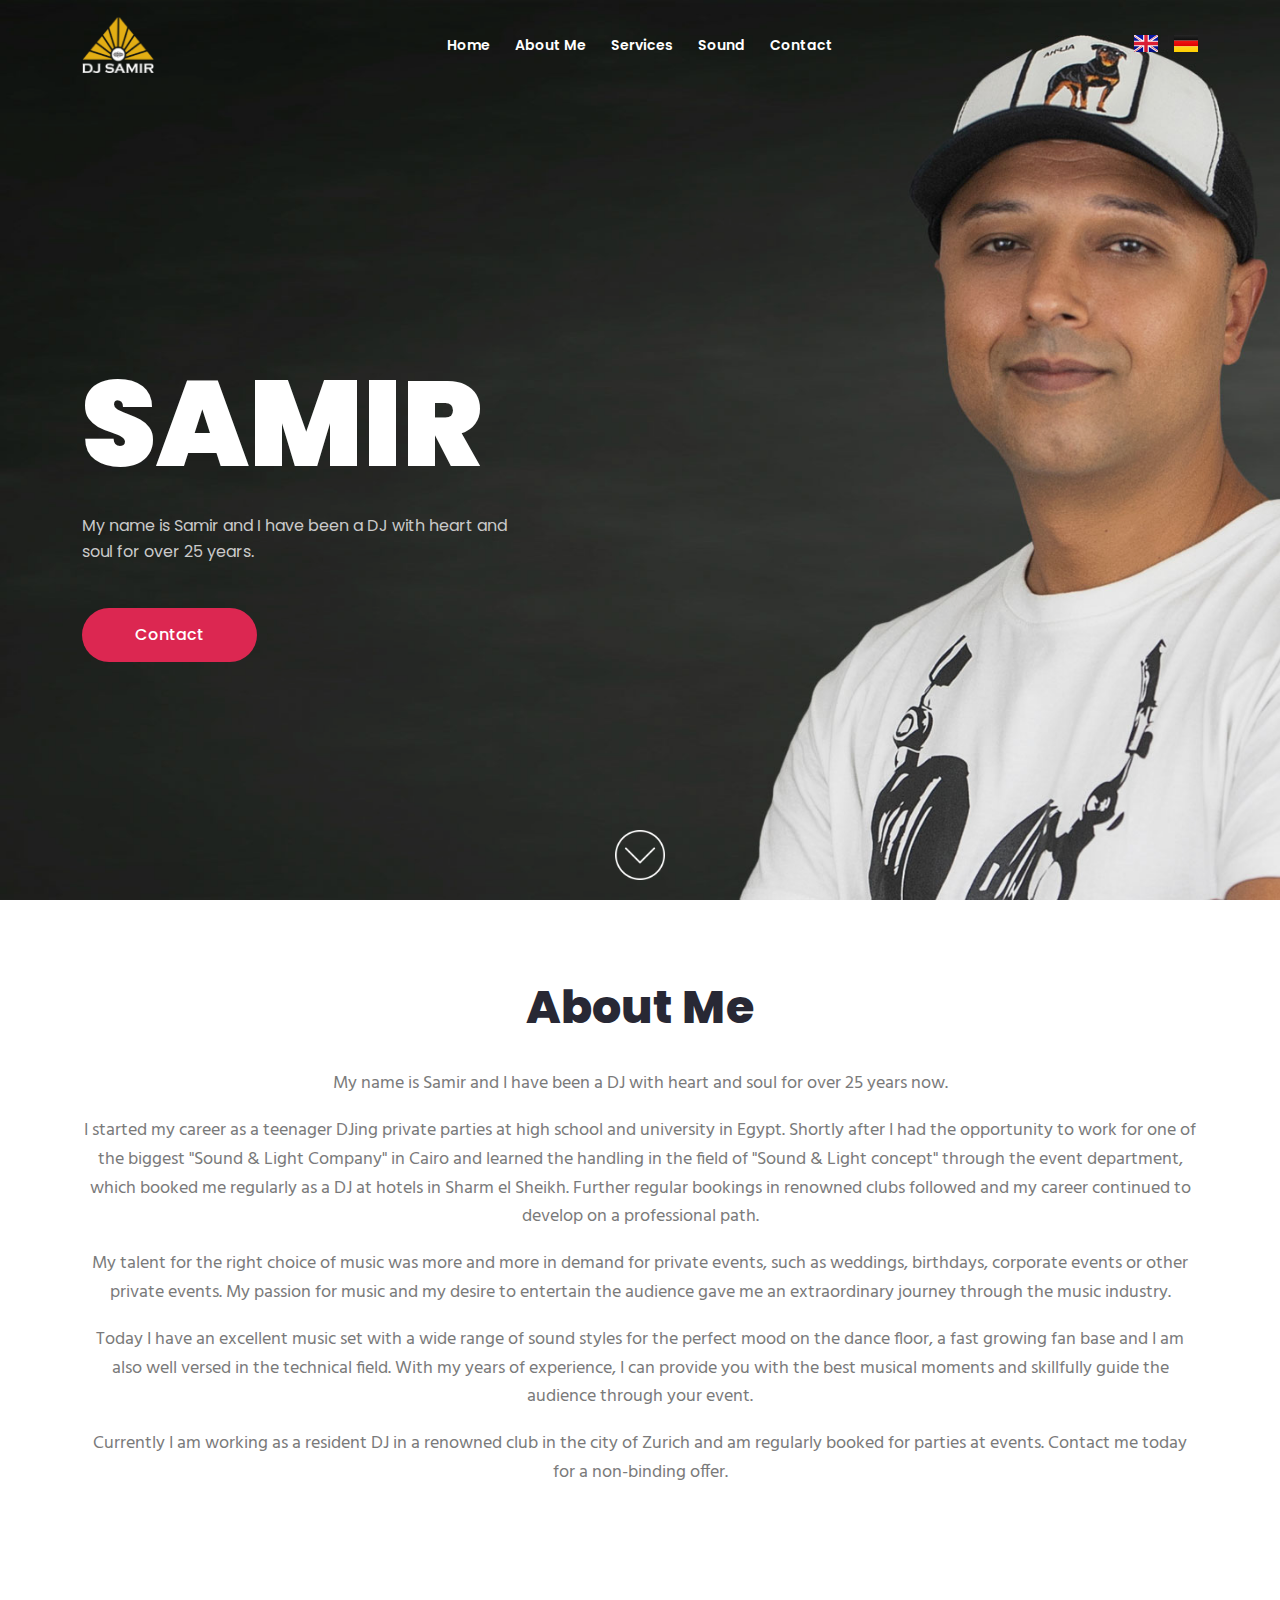
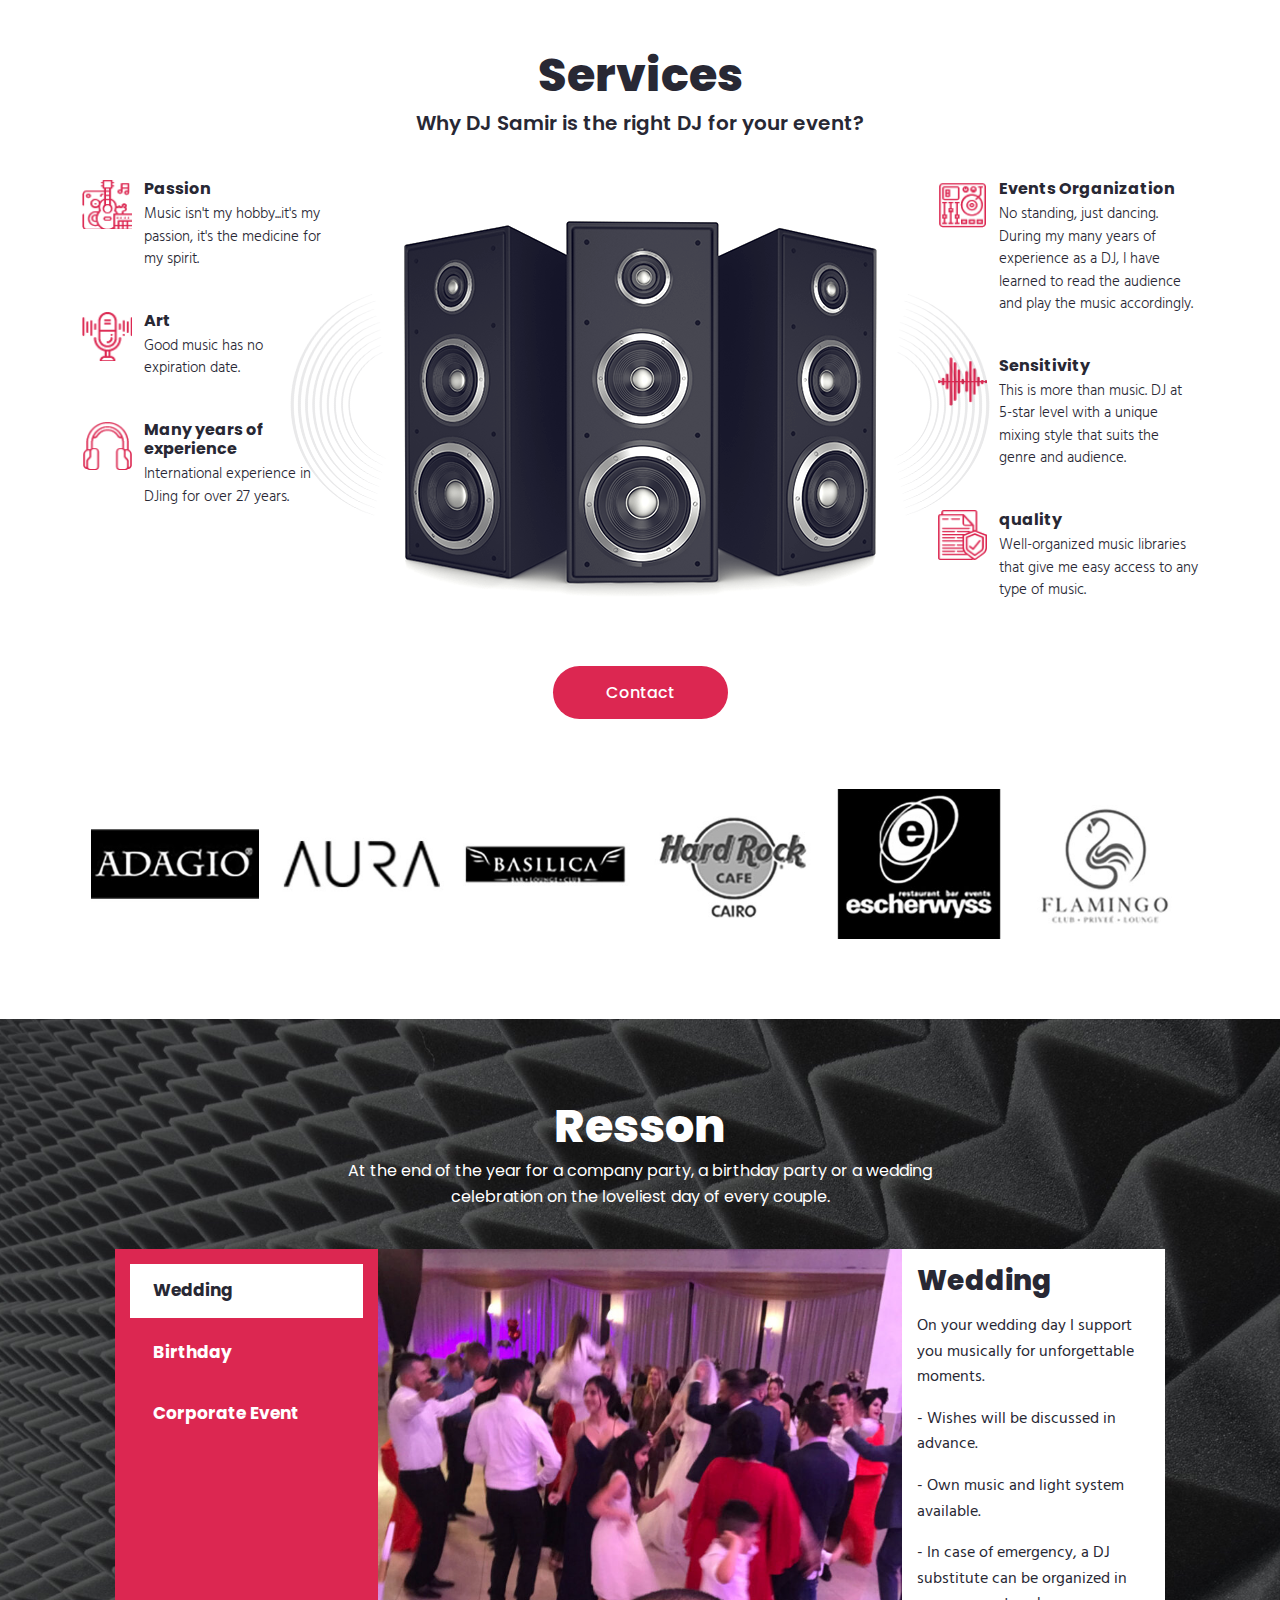
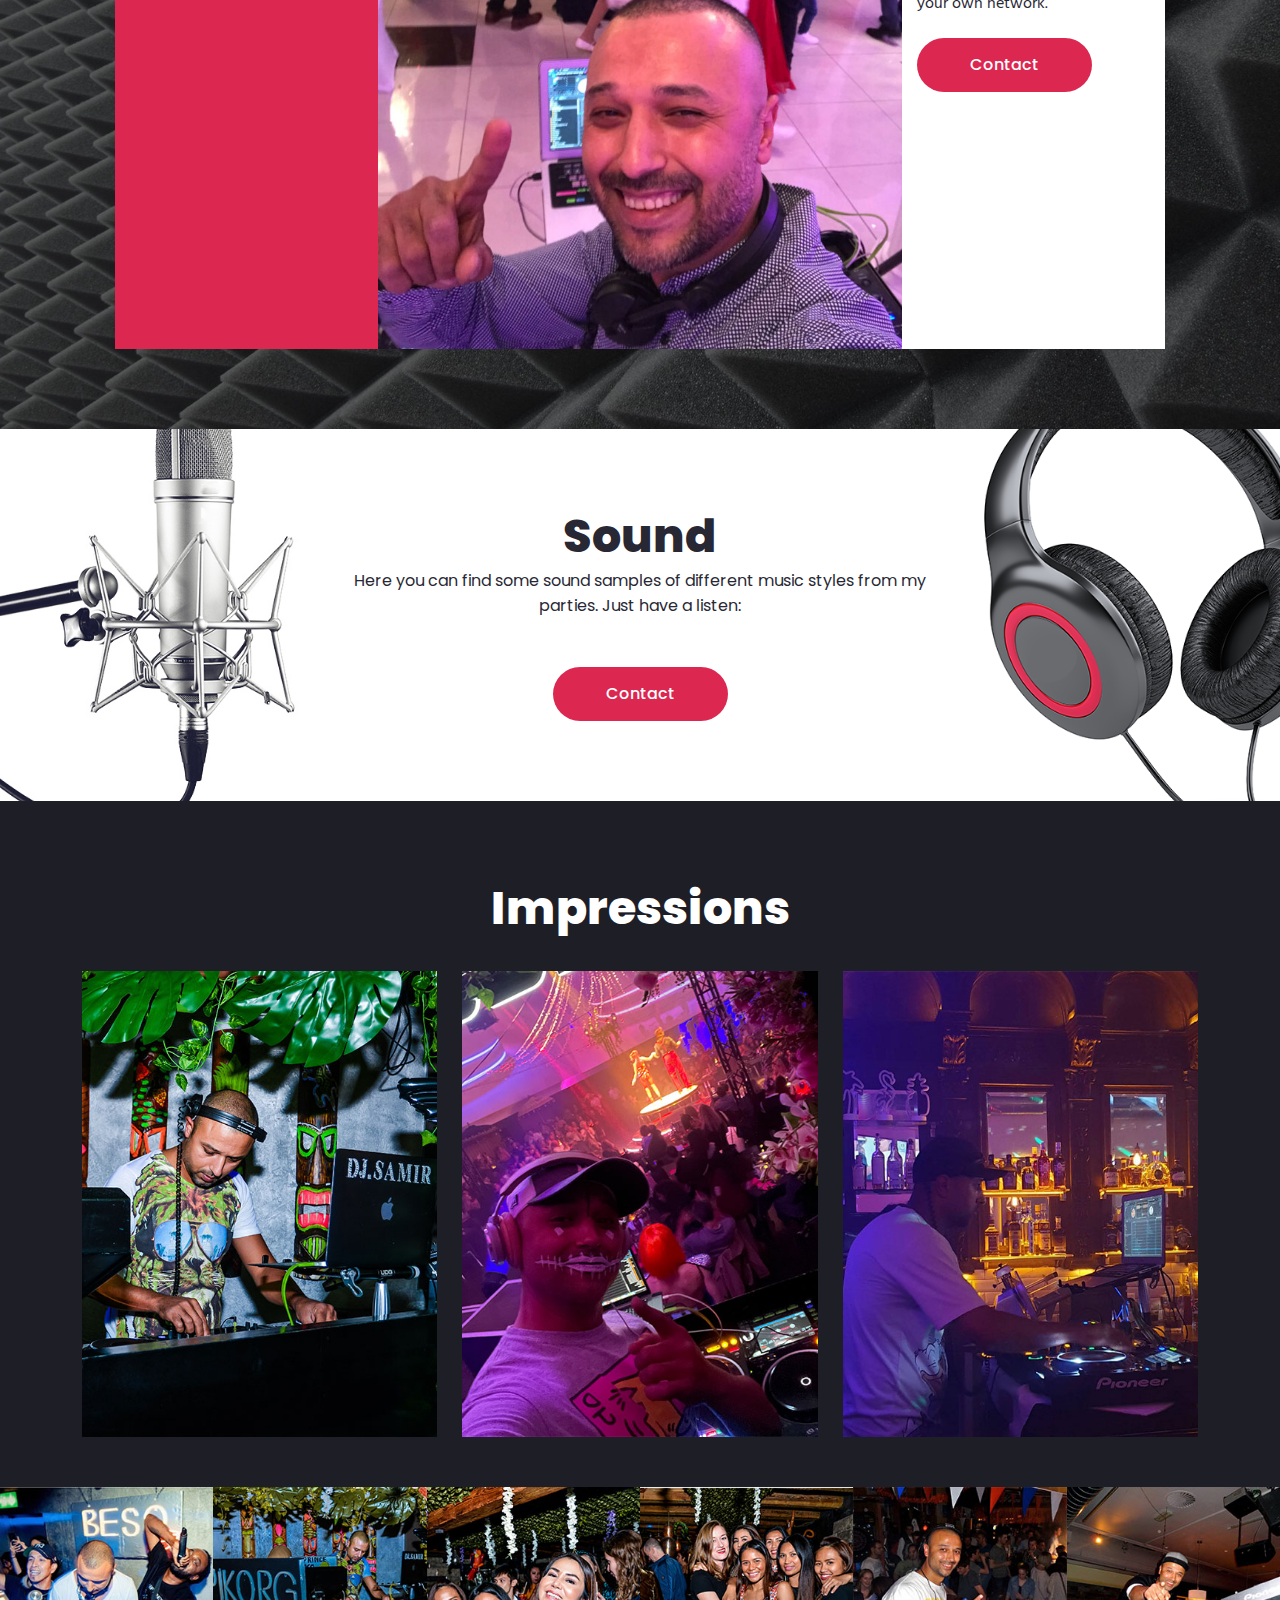
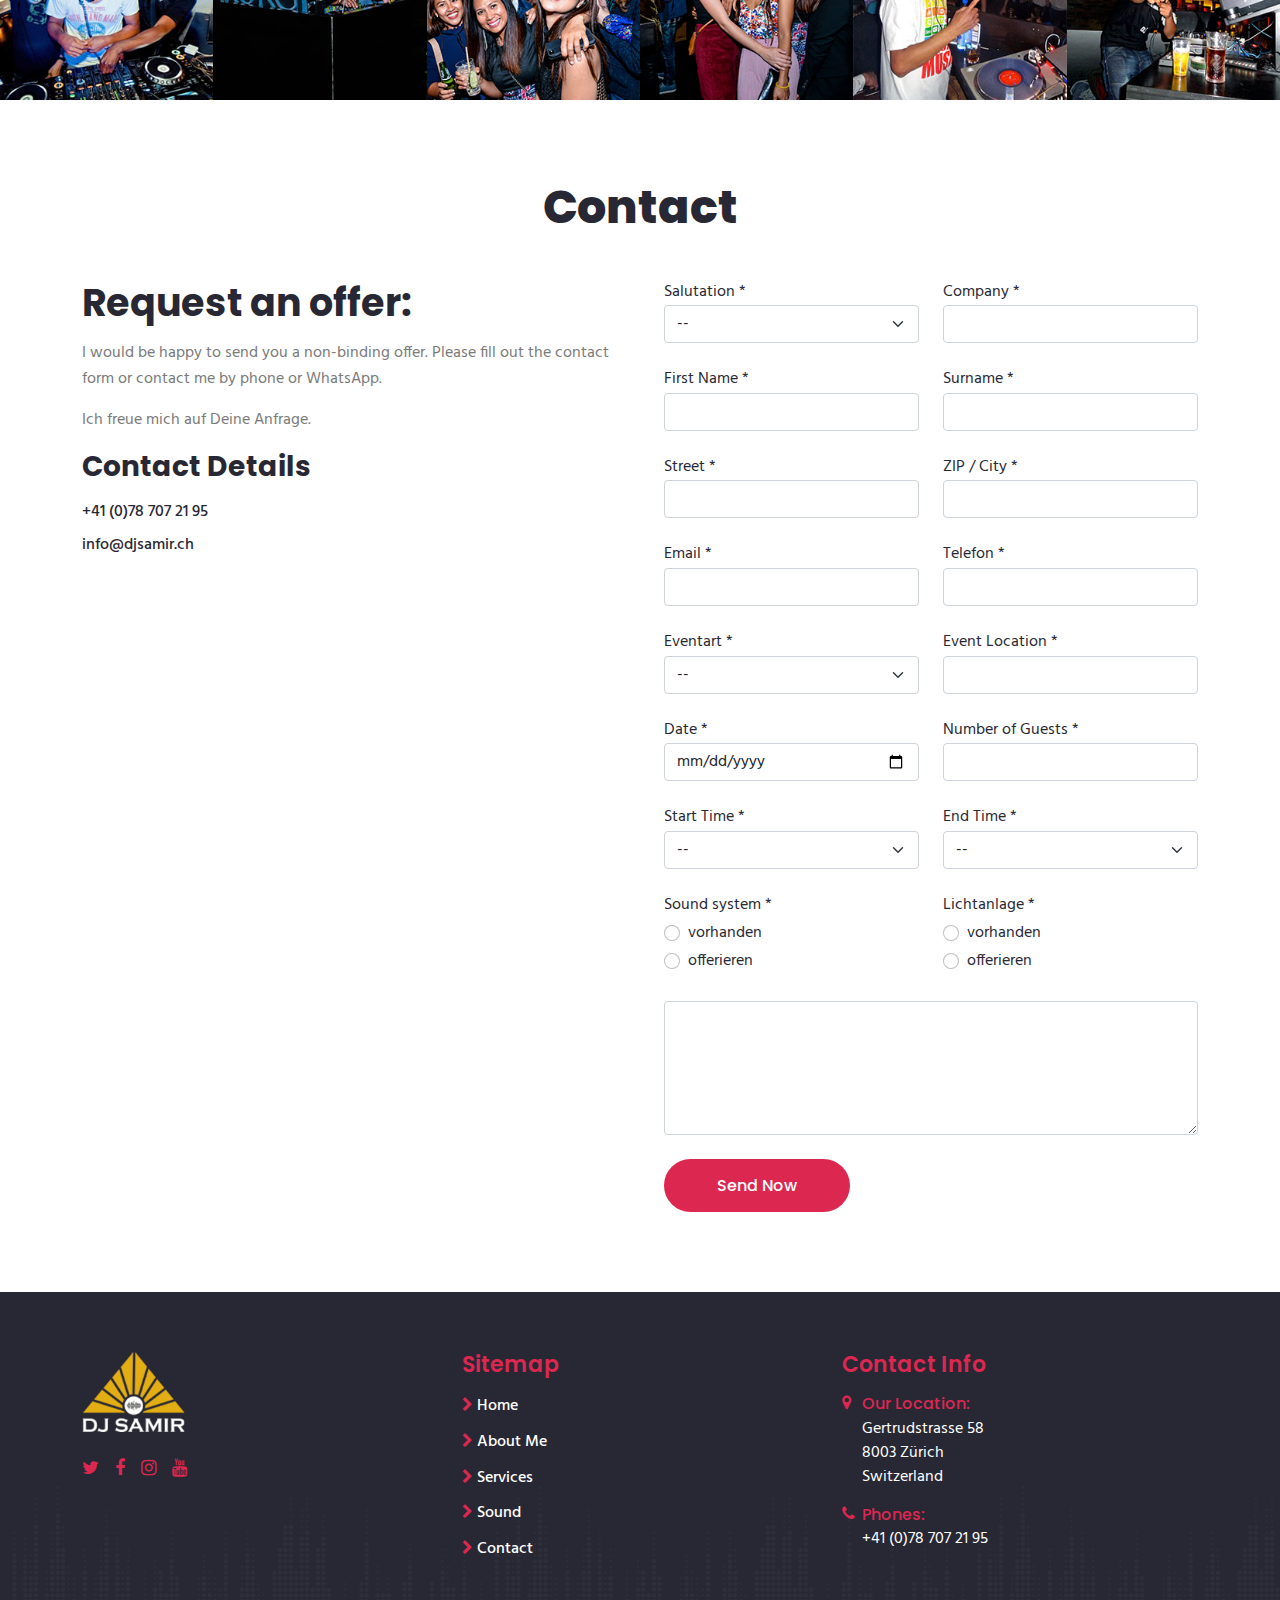
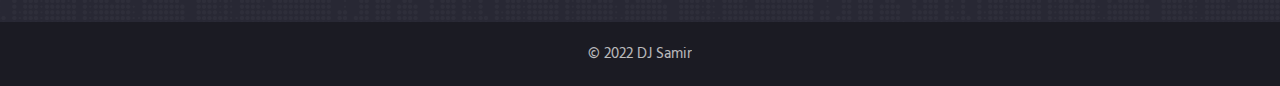
==== commit a223a832: "en" ====
--- a/index.html
+++ b/index.html
@@ -569,7 +569,7 @@
             <div class="row gy-4">
               <div class="col-lg-6">
                 <div class="frm-grp">
-                  <label> Anrede * </label>
+                  <label> Salutation * </label>
                   <select class="form-select" aria-label="Default select example">
                     <option selected> -- </option>
                     <option value="1">Mr./Mister</option>
@@ -579,31 +579,31 @@
               </div><!-- /.col-lg-6 -->
               <div class="col-lg-6">
                 <div class="frm-grp">
-                  <label> Firma * </label>
+                  <label> Company * </label>
                   <input type="text" class="form-control">
                 </div><!-- /.frm-grp -->
               </div><!-- /.col-lg-6 -->
               <div class="col-lg-6">
                 <div class="frm-grp">
-                  <label> Vorname * </label>
+                  <label> First Name * </label>
                   <input type="text" class="form-control">
                 </div><!-- /.frm-grp -->
               </div><!-- /.col-lg-6 -->
               <div class="col-lg-6">
                 <div class="frm-grp">
-                  <label> Nachname * </label>
+                  <label> Surname * </label>
                   <input type="text" class="form-control">
                 </div><!-- /.frm-grp -->
               </div><!-- /.col-lg-6 -->
               <div class="col-lg-6">
                 <div class="frm-grp">
-                  <label> Strasse * </label>
+                  <label> Street  * </label>
                   <input type="text" class="form-control">
                 </div><!-- /.frm-grp -->
               </div><!-- /.col-lg-6 -->
               <div class="col-lg-6">
                 <div class="frm-grp">
-                  <label> PLZ/ Ort * </label>
+                  <label>ZIP / City * </label>
                   <input type="text" class="form-control">
                 </div><!-- /.frm-grp -->
               </div><!-- /.col-lg-6 -->
@@ -622,30 +622,37 @@
               <div class="col-lg-6">
                 <div class="frm-grp">
                   <label> Eventart * </label>
+                  <select class="form-select" aria-label="Default select example">
+                    <option selected> -- </option>
+                    <option value="12:00 Uhr">Wedding</option>
+                    <option value="13:00 Uhr"> Coporate	Event </option>
+                    <option value="14:00 Uhr"> Birthday </option>
+                    <option value="15:00 Uhr"> Club </option>
+                    <option value="16:00 Uhr"> Festival </option>
+                  </select>
+                </div><!-- /.frm-grp -->
+              </div><!-- /.col-lg-6 -->
+              <div class="col-lg-6">
+                <div class="frm-grp">
+                  <label> Event Location * </label>
                   <input type="text" class="form-control">
                 </div><!-- /.frm-grp -->
               </div><!-- /.col-lg-6 -->
               <div class="col-lg-6">
                 <div class="frm-grp">
-                  <label> Eventlocation * </label>
+                  <label> Date * </label>
+                  <input type="date" class="form-control">
+                </div><!-- /.frm-grp -->
+              </div><!-- /.col-lg-6 -->
+              <div class="col-lg-6">
+                <div class="frm-grp">
+                  <label> Number of Guests * </label>
                   <input type="text" class="form-control">
                 </div><!-- /.frm-grp -->
               </div><!-- /.col-lg-6 -->
               <div class="col-lg-6">
                 <div class="frm-grp">
-                  <label> Datum * </label>
-                  <input type="date" class="form-control">
-                </div><!-- /.frm-grp -->
-              </div><!-- /.col-lg-6 -->
-              <div class="col-lg-6">
-                <div class="frm-grp">
-                  <label> Anzahl Gäste * </label>
-                  <input type="text" class="form-control">
-                </div><!-- /.frm-grp -->
-              </div><!-- /.col-lg-6 -->
-              <div class="col-lg-6">
-                <div class="frm-grp">
-                  <label> Startzeit * </label>
+                  <label> Start Time * </label>
                   <select class="form-select" aria-label="Default select example">
                     <option selected> -- </option>
                     <option value="12:00 Uhr">12:00 Uhr</option>
@@ -666,7 +673,7 @@
               </div><!-- /.col-lg-6 -->
               <div class="col-lg-6">
                 <div class="frm-grp">
-                  <label> Endzeit * </label>
+                  <label> End Time * </label>
                   <select class="form-select" aria-label="Default select example">
                     <option selected> -- </option>
                     <option value="12:00 Uhr">12:00 Uhr</option>
@@ -693,7 +700,7 @@
               </div><!-- /.col-lg-6 -->
               <div class="col-lg-6">
                 <div class="frm-grp">
-                  <p> Soundanlage * </p>
+                  <p> Sound system * </p>
                   <div class="form-check">
                     <input class="form-check-input" name="flexRadioDefault" type="radio" id="flexRadioDefault1">
                     <label class="form-check-label" for="flexRadioDefault1">
@@ -712,13 +719,13 @@
                 <div class="frm-grp">
                   <p> Lichtanlage * </p>
                   <div class="form-check">
-                    <input class="form-check-input" name="flexRadioDefault" type="radio" id="flexRadioDefault3">
+                    <input class="form-check-input" name="flexRadioDefault2" type="radio" id="flexRadioDefault3">
                     <label class="form-check-label" for="flexRadioDefault3">
                       vorhanden
                     </label>
                   </div>
                   <div class="form-check">
-                    <input class="form-check-input" type="radio" name="flexRadioDefault" id="flexRadioDefault4">
+                    <input class="form-check-input" type="radio" name="flexRadioDefault2" id="flexRadioDefault4">
                     <label class="form-check-label" for="flexRadioDefault4">
                       offerieren
                     </label>
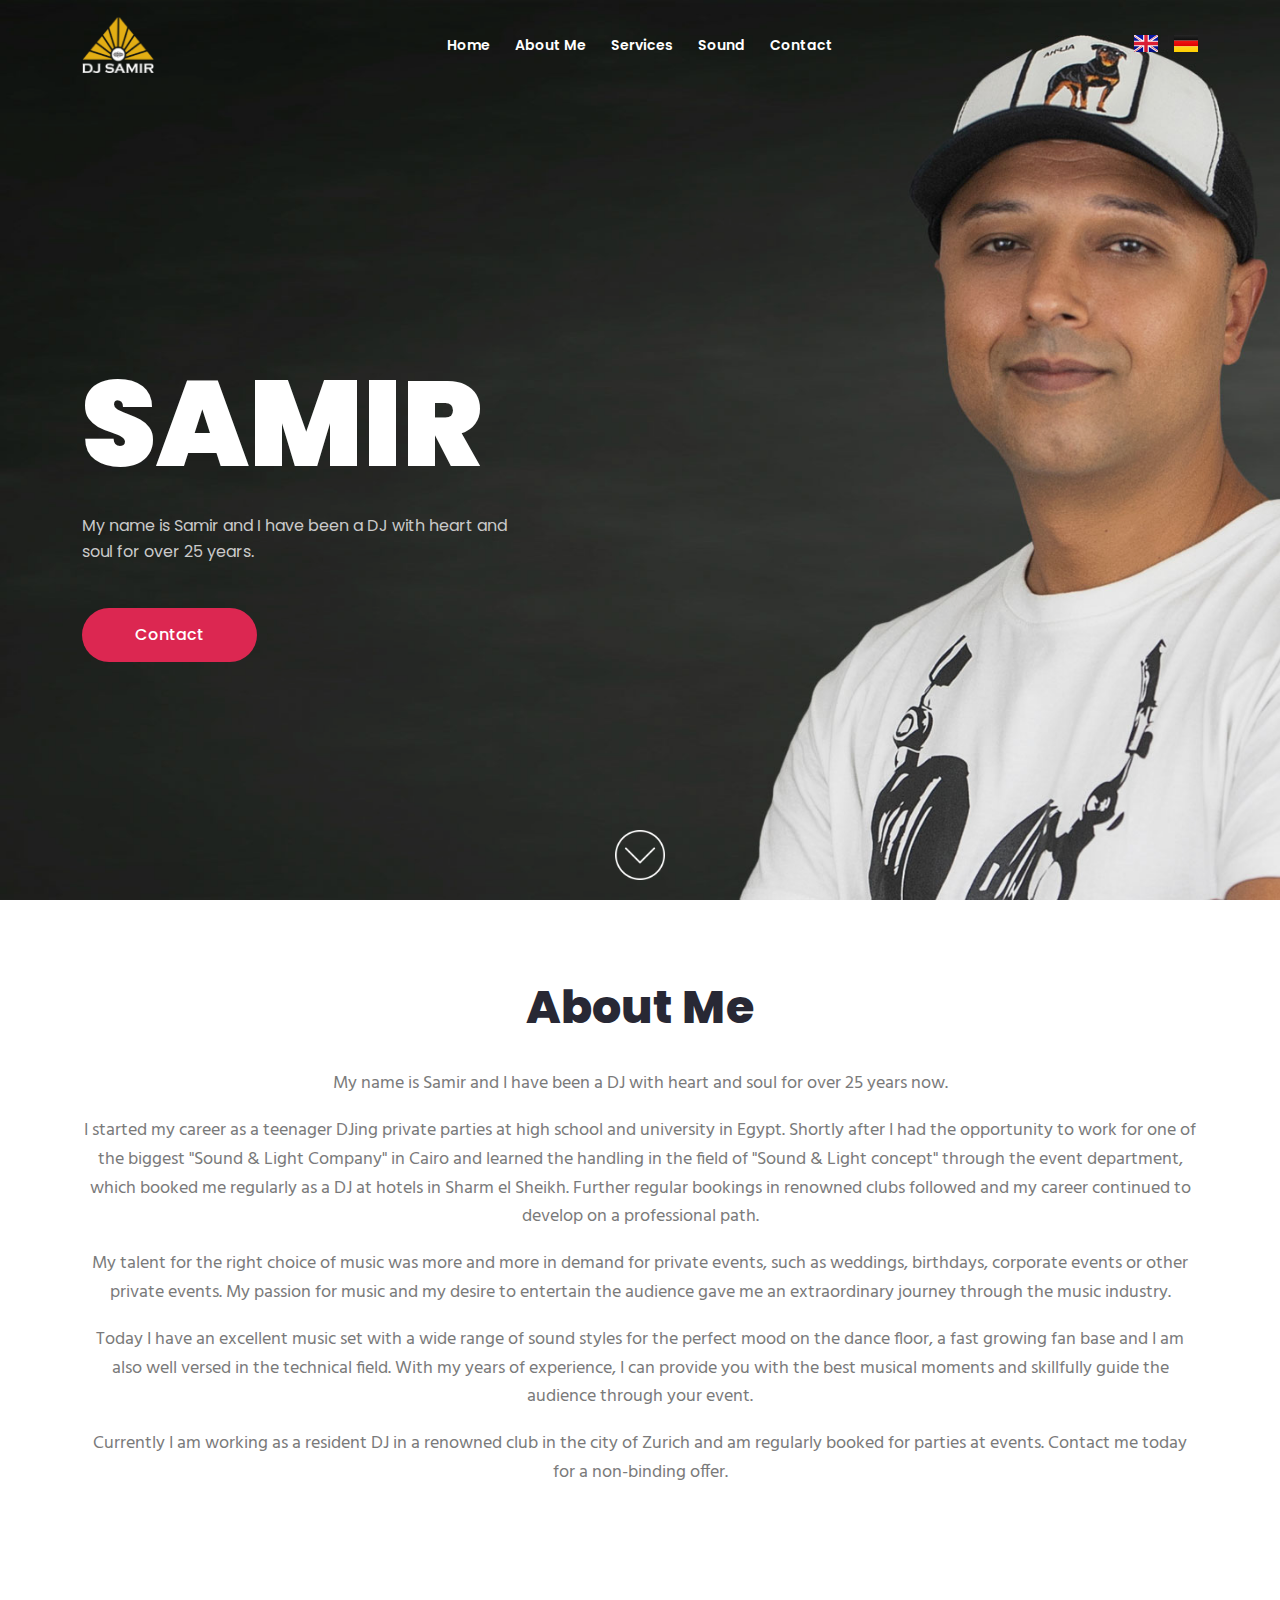
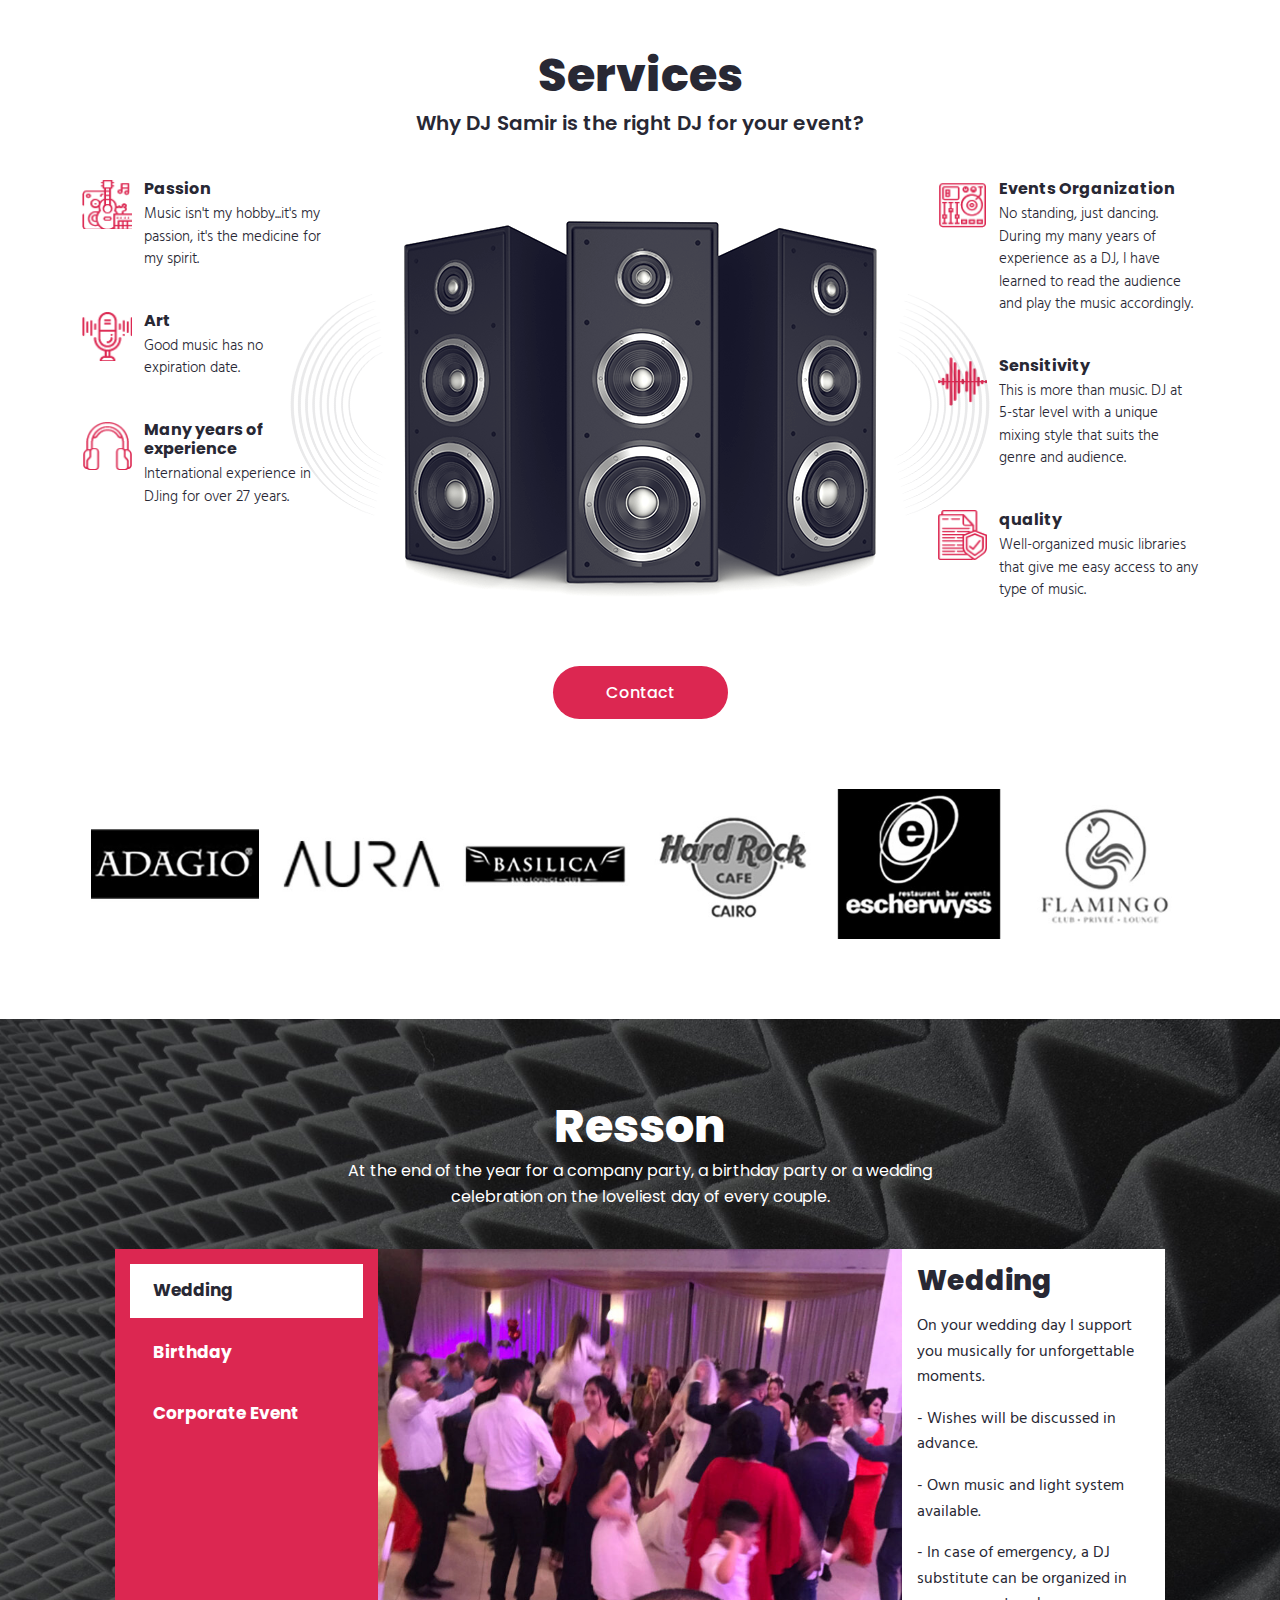
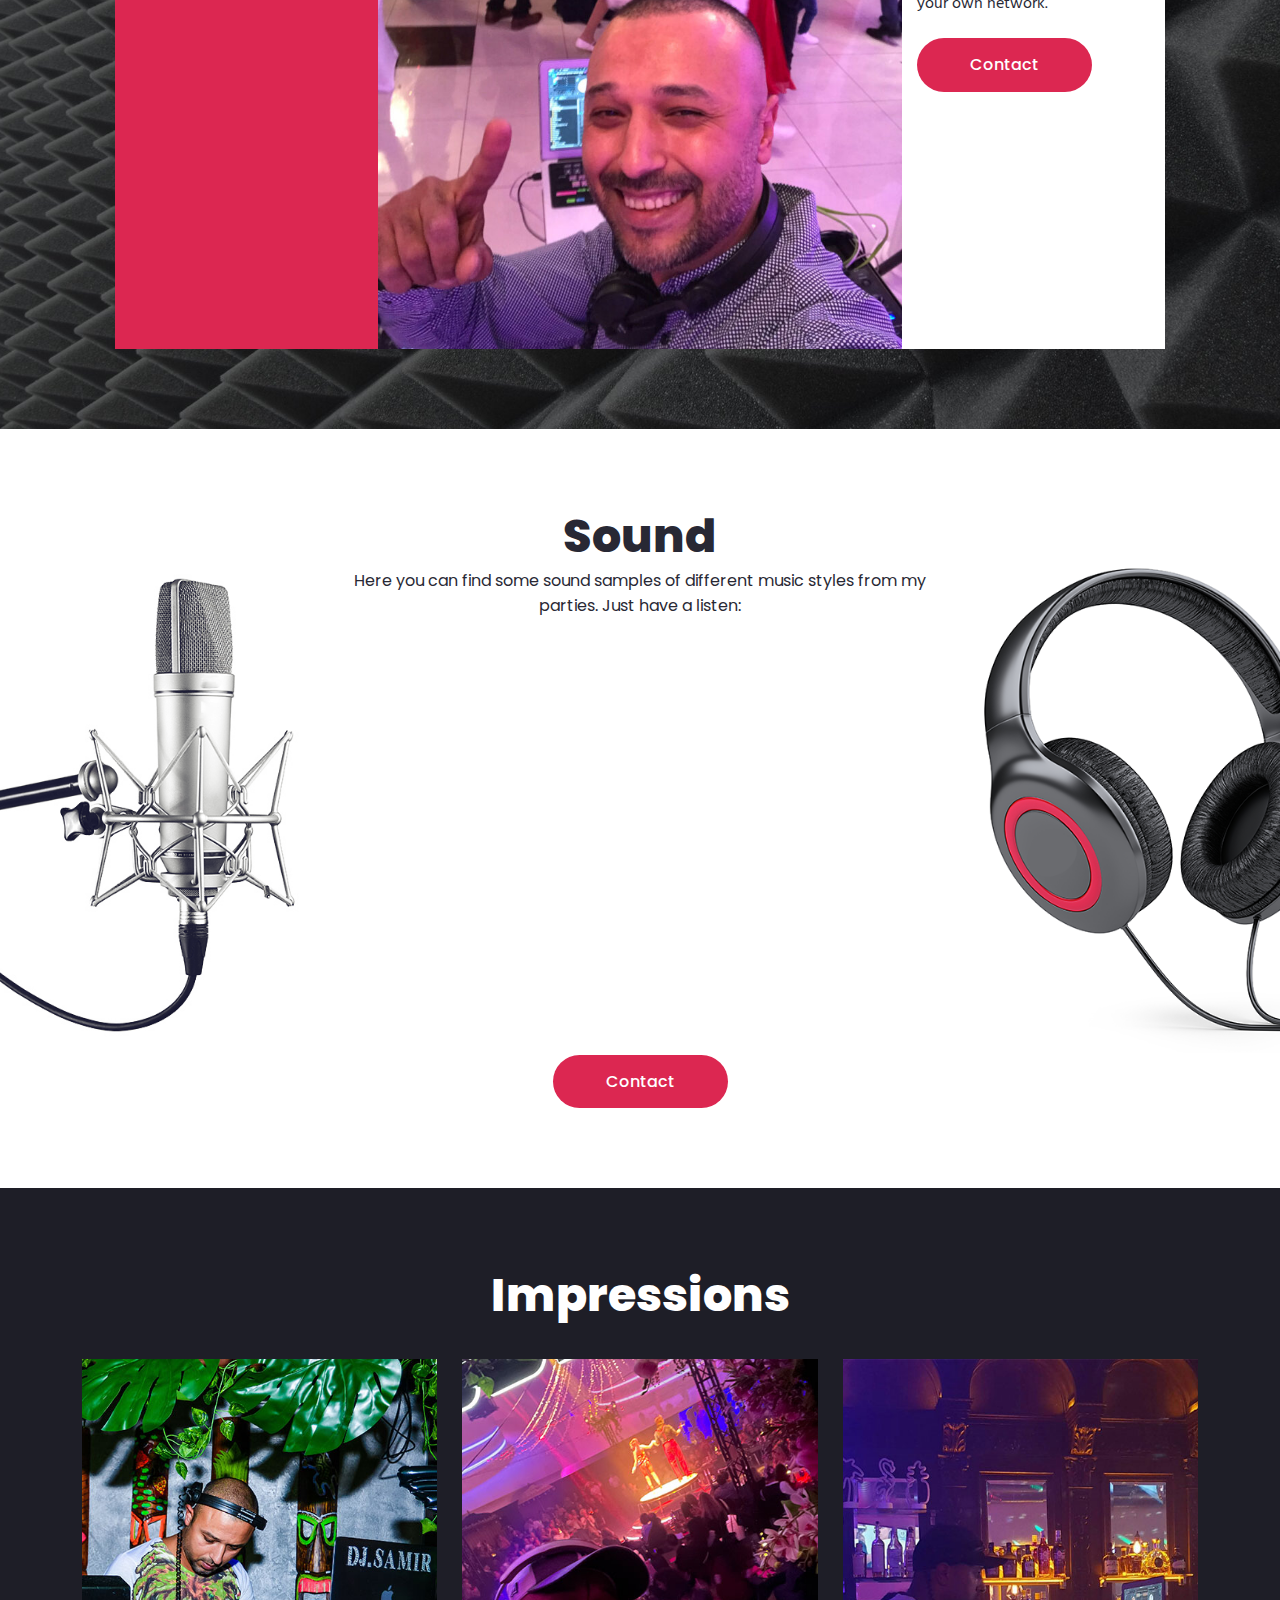
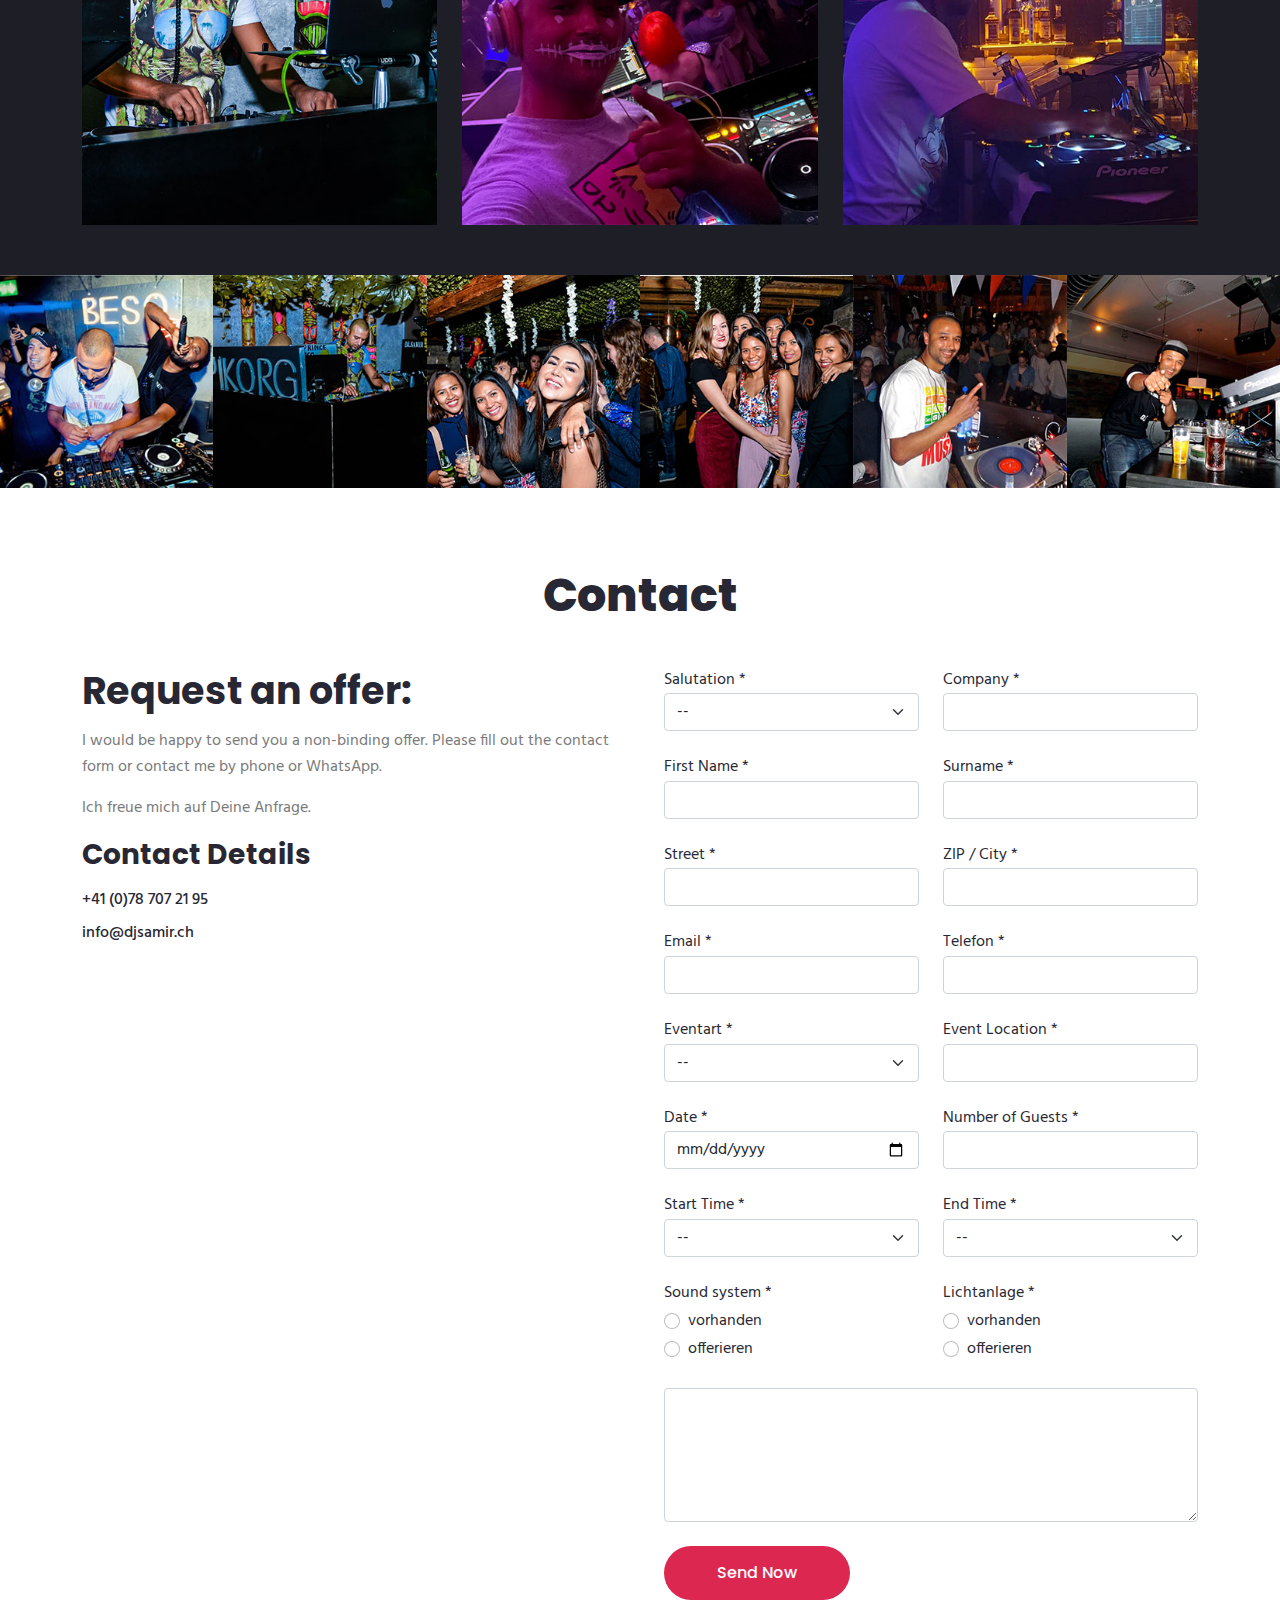
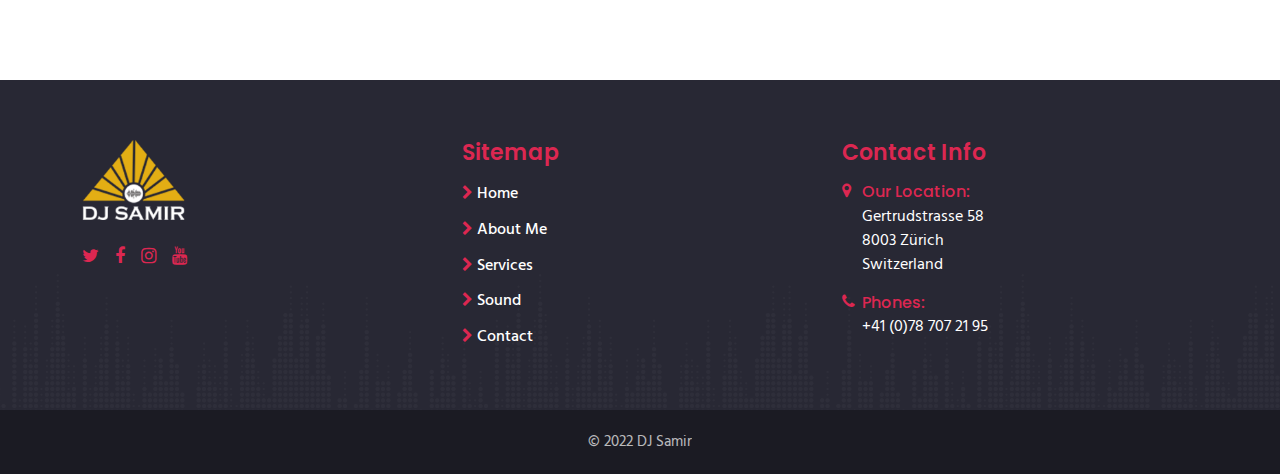
==== commit b536f86c: "done" ====
--- a/index.html
+++ b/index.html
@@ -399,7 +399,7 @@
       </div><!-- /.sec-t -->
 
       <div class="sound-con">
-        <!-- <iframe width="100%" height="60"
+        <iframe width="100%" height="60"
           src="https://www.mixcloud.com/widget/iframe/?hide_cover=1&mini=1&hide_artwork=1&feed=%2FDJSamirZ%C3%BCrich%2Fclub-mix-partytime-in-black-djsamirch-instagram%2F"
           frameborder="0"></iframe>
         <iframe width="100%" height="60"
@@ -413,7 +413,7 @@
           frameborder="0"></iframe>
         <iframe width="100%" height="60"
           src="https://www.mixcloud.com/widget/iframe/?hide_cover=1&mini=1&hide_artwork=1&feed=%2FDJSamirZ%C3%BCrich%2Fdjsamir-house-mix%2F"
-          frameborder="0"></iframe> -->
+          frameborder="0"></iframe>
 
         <div class="text-center mt-lg-5 mt-4">
           <a href="#" class="btn-main"> Contact </a>
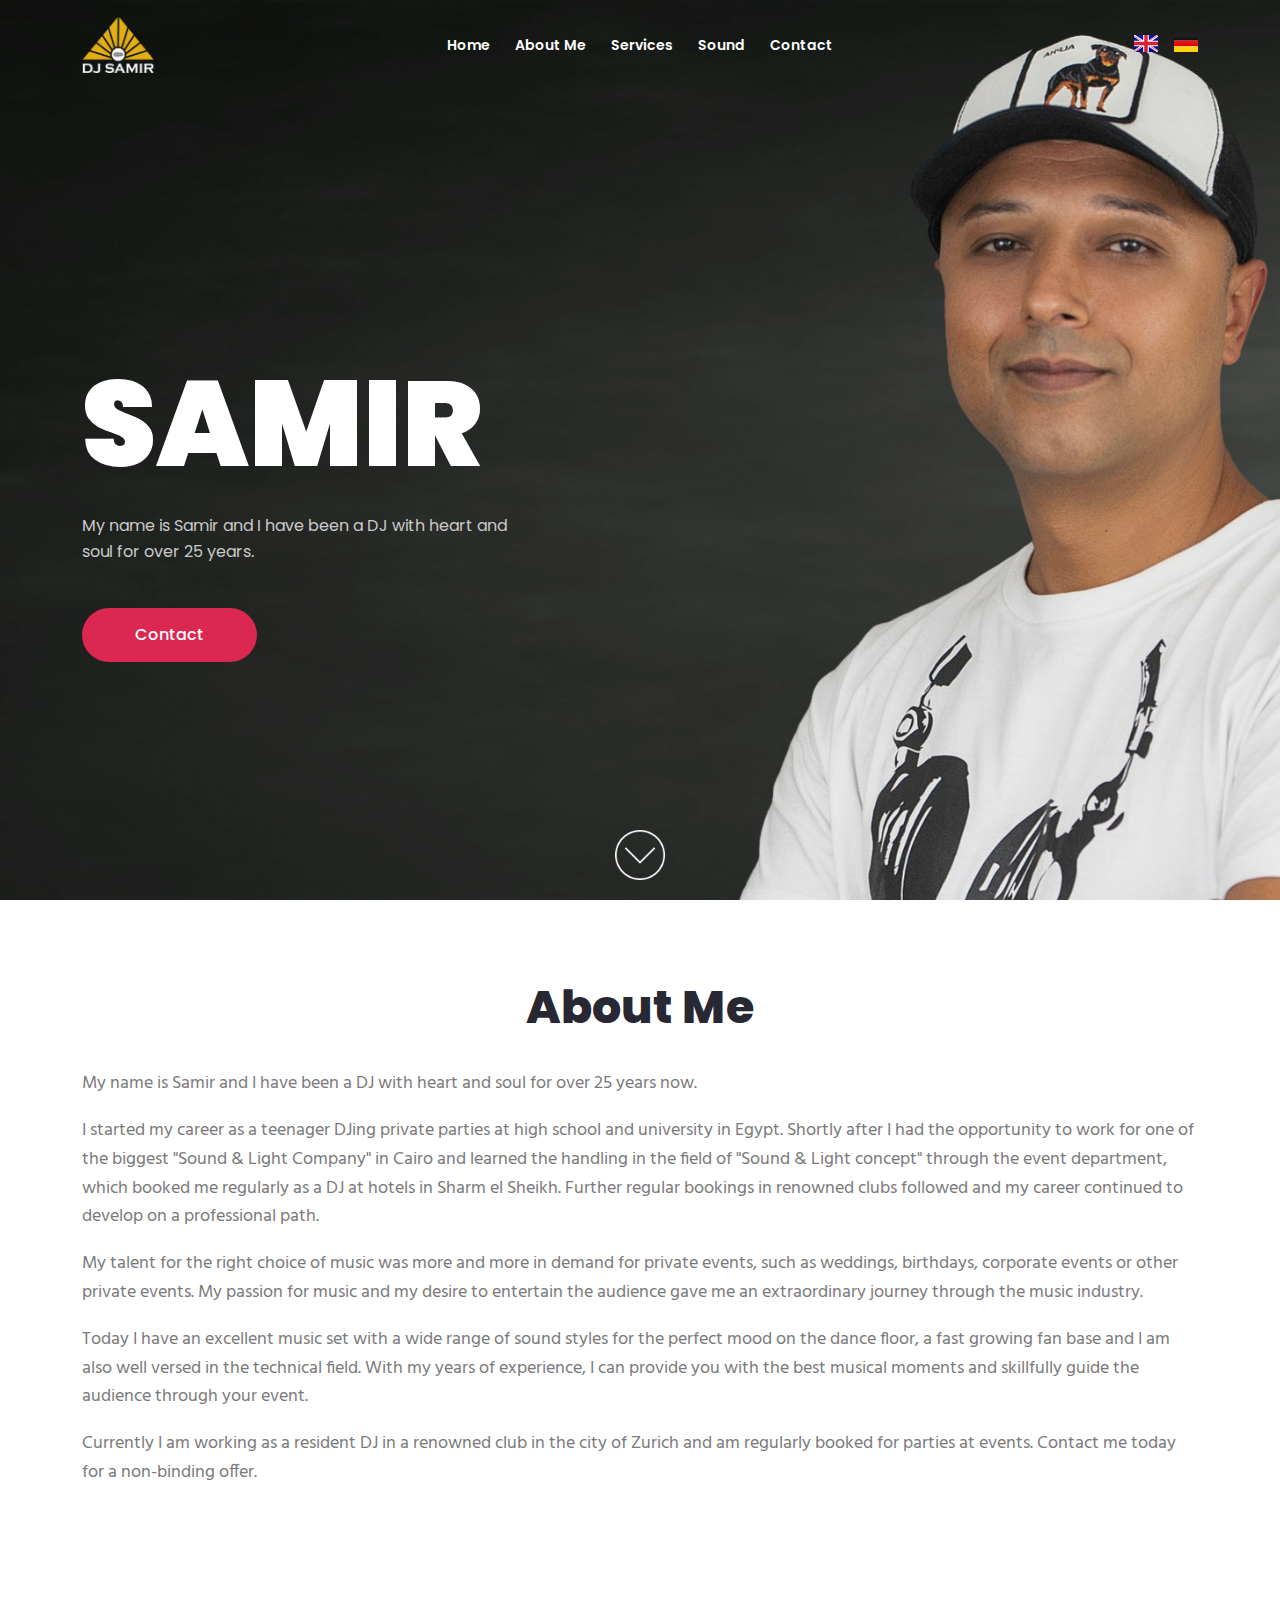
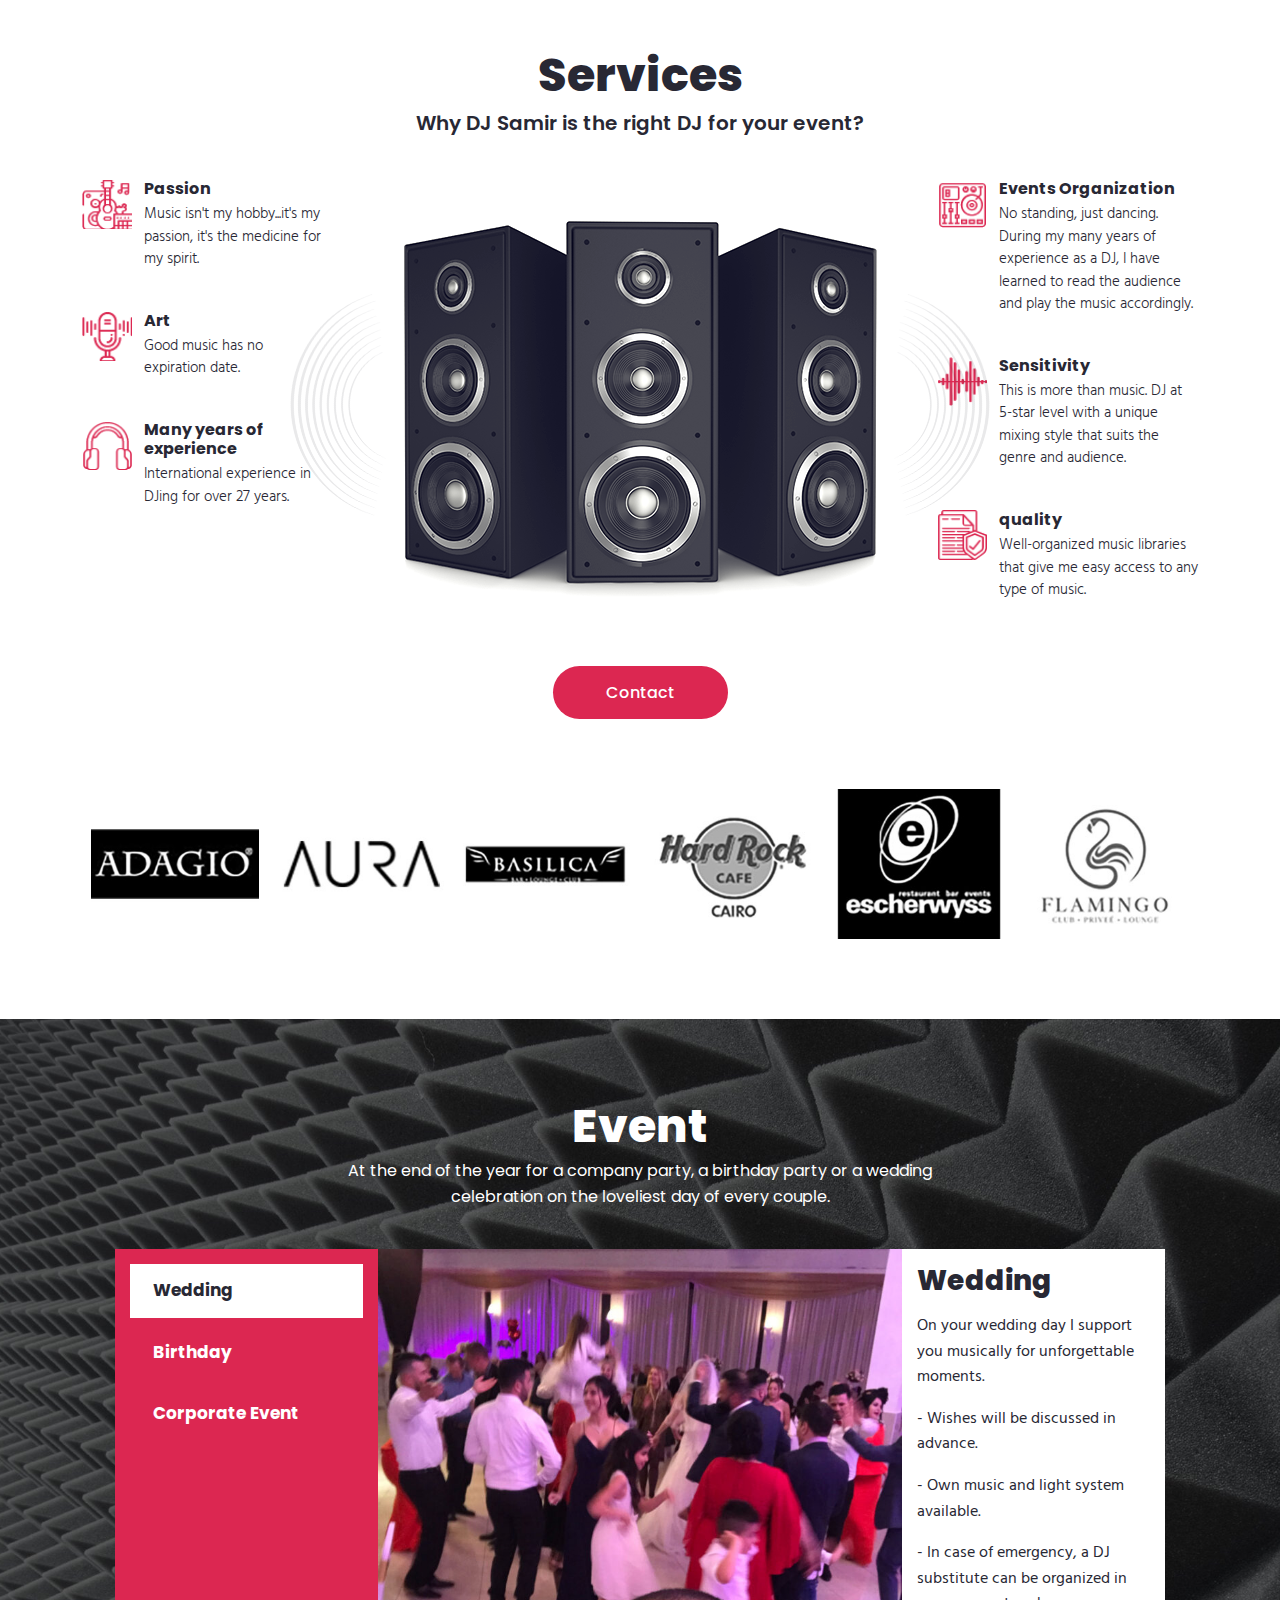
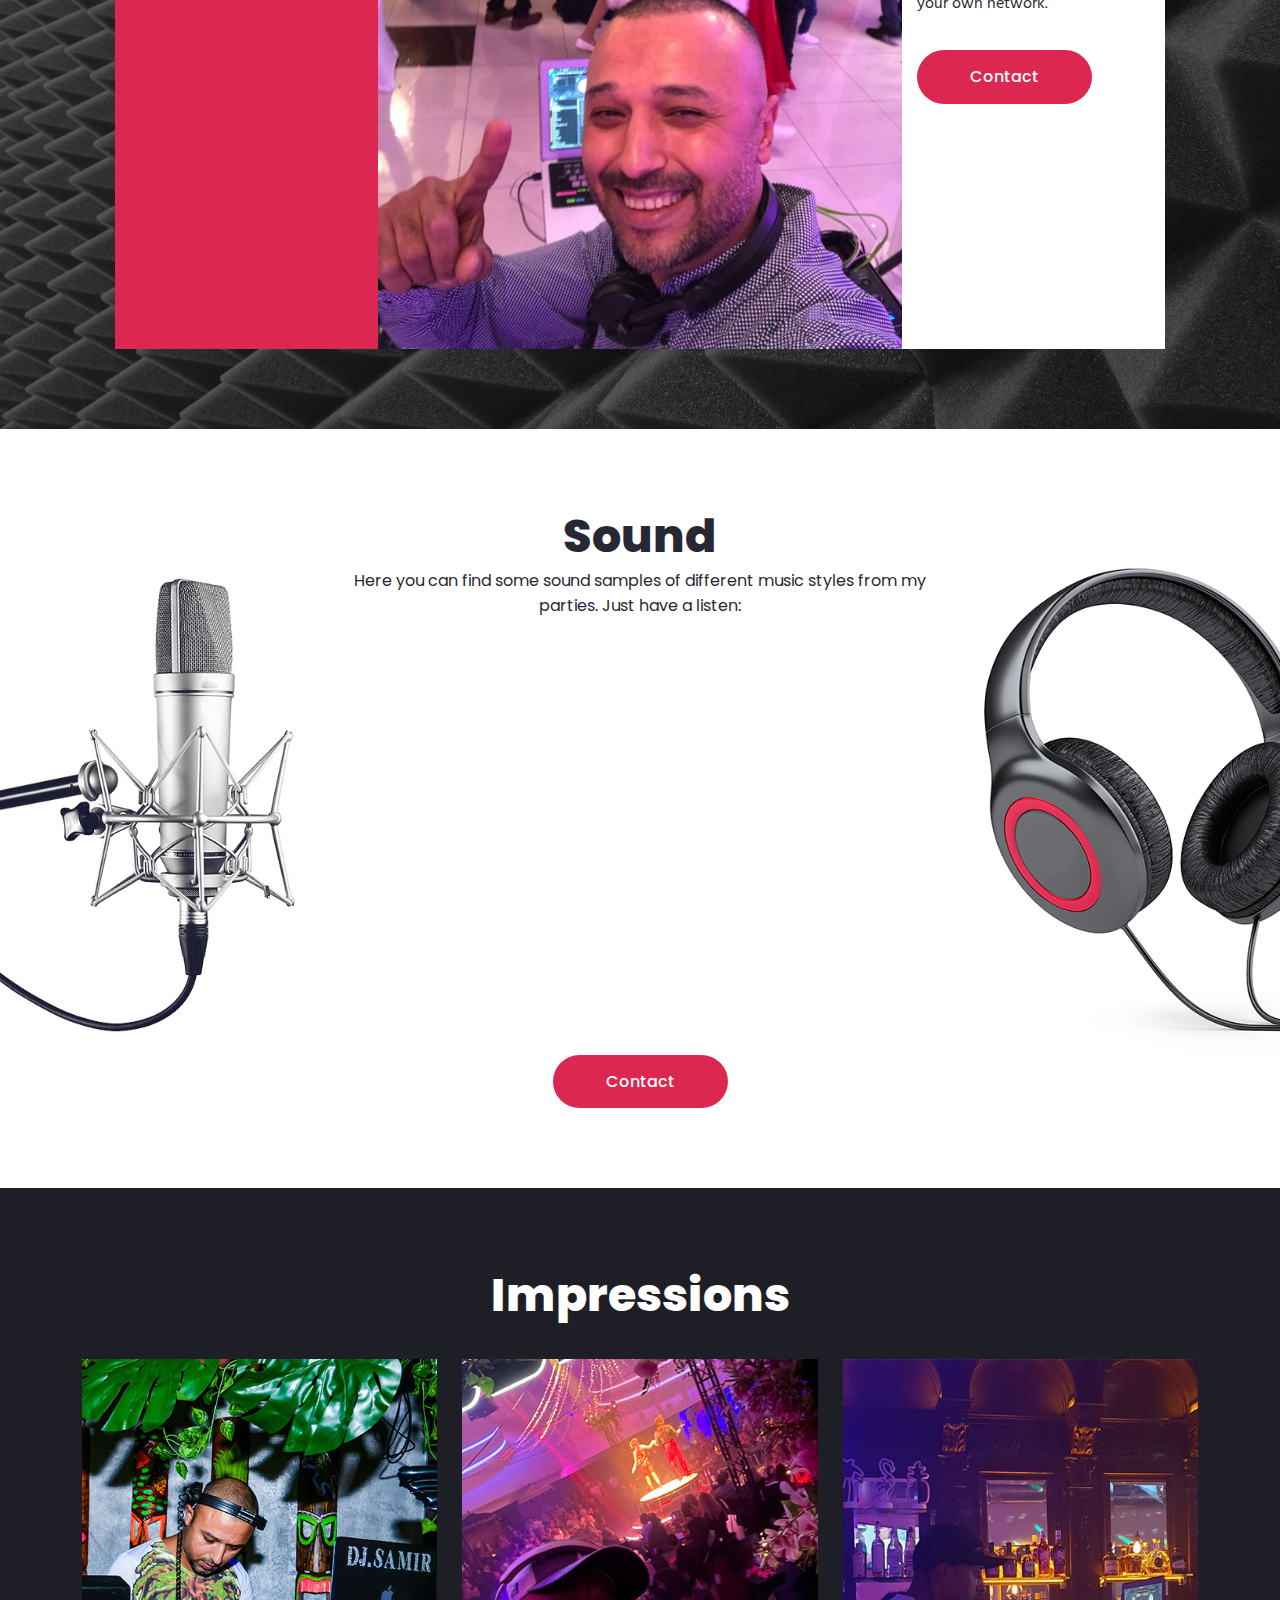
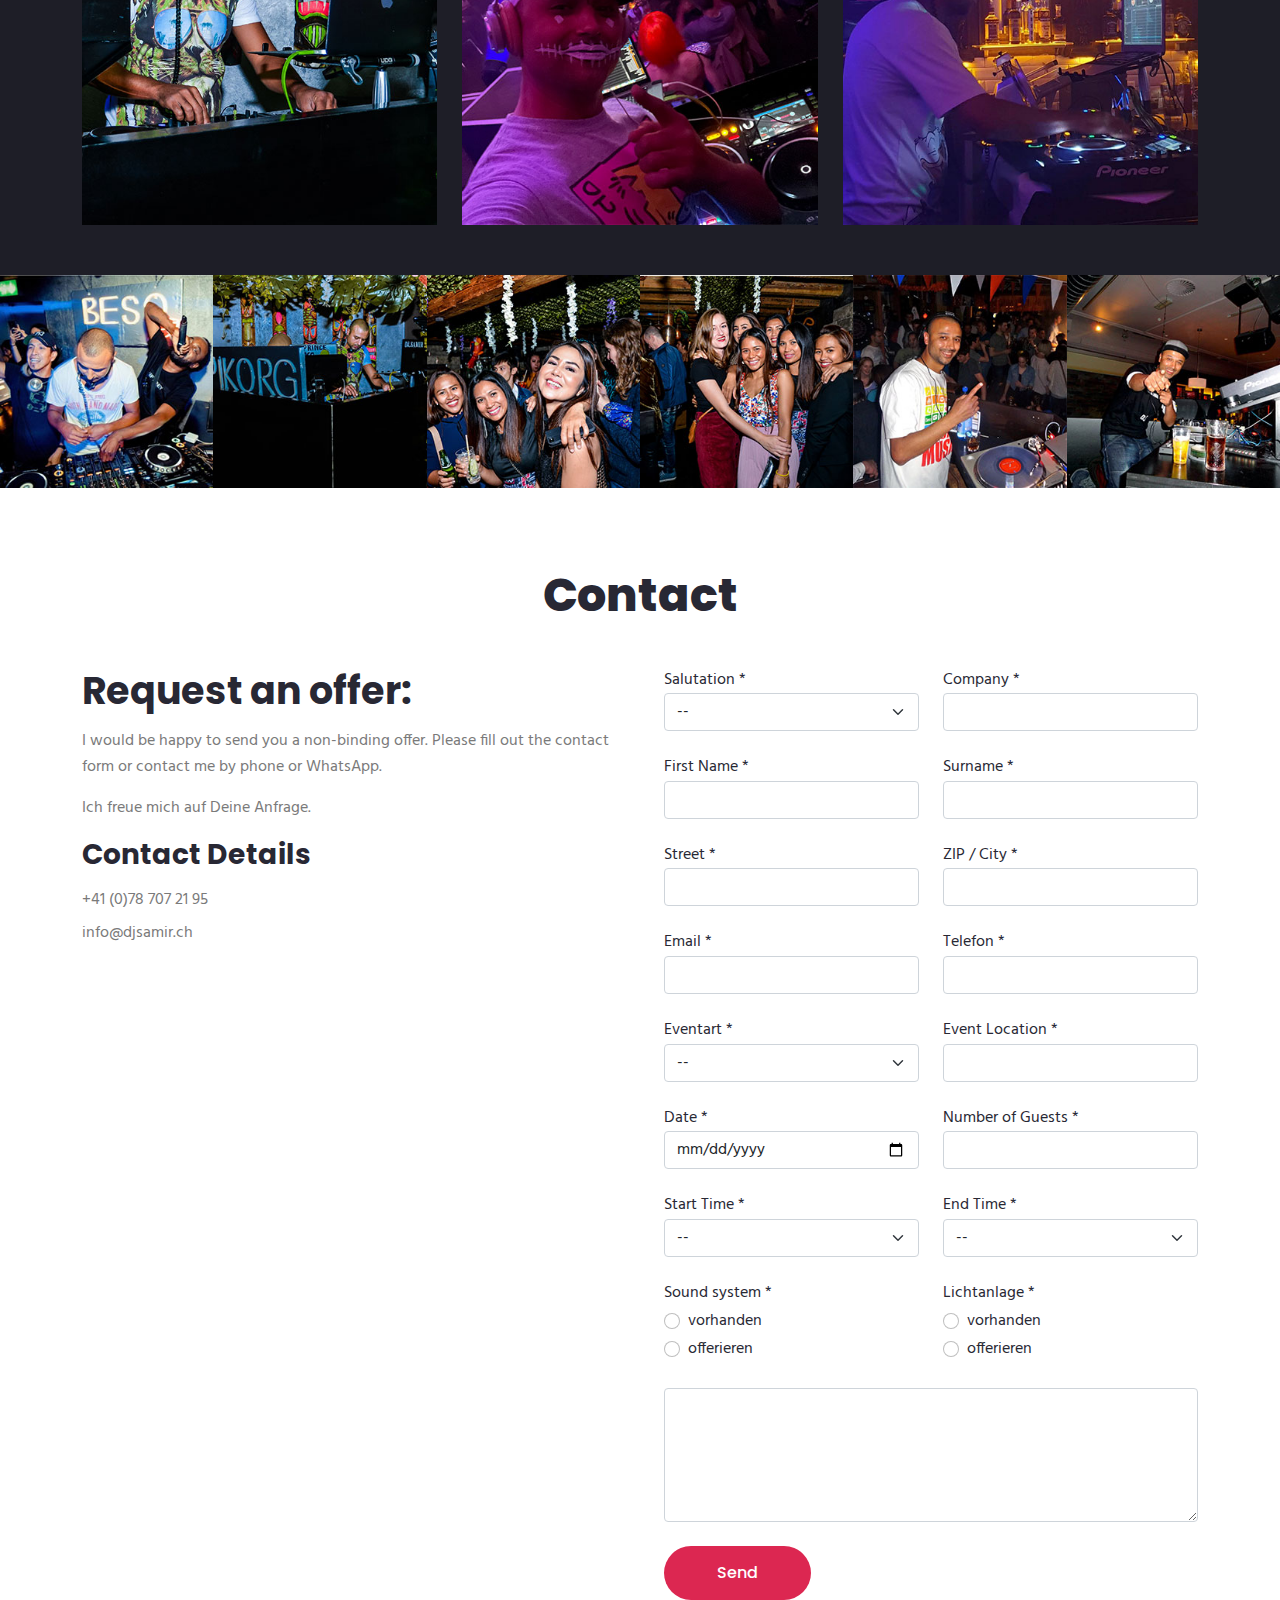
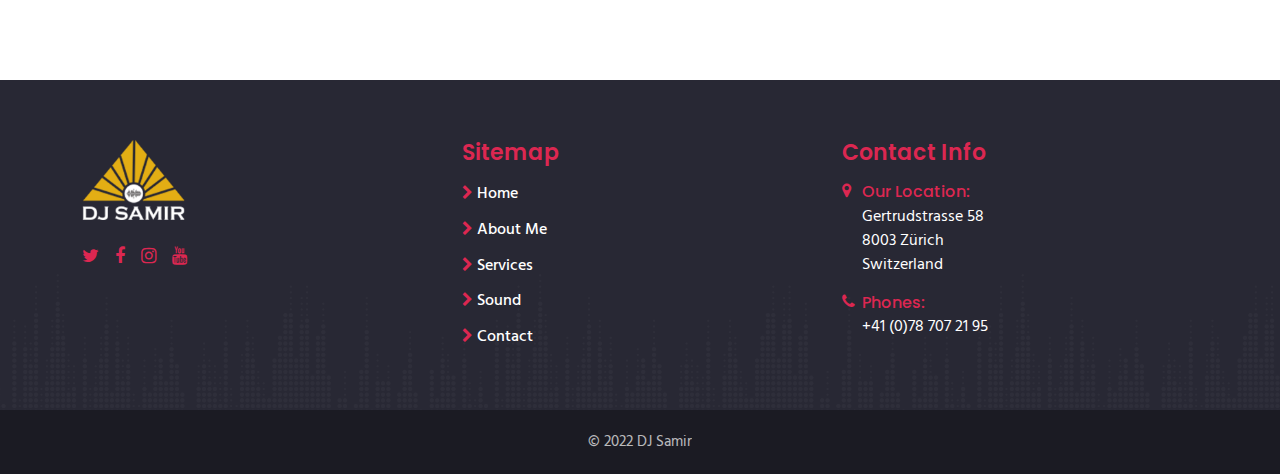
==== commit 63be23d4: "done-all" ====
--- a/index.html
+++ b/index.html
@@ -16,7 +16,7 @@
   <link rel="stylesheet" href="assets/swiper/swiper-bundle.min.css" />
   <link rel="stylesheet" href="assets/css/glightbox.min.css" />
   <link rel="stylesheet" href="assets/css/animate.css" />
-  <link rel="stylesheet" href="assets/css/main.css" />
+  <link rel="stylesheet" href="assets/css/main.css?v=1" />
 </head>
 <body id="top">
   <!--[if lte IE 9]>
@@ -118,7 +118,7 @@
       <div class="sec-t text-center">
         <h2> About Me </h2>
       </div><!-- /.sec-t -->
-      <div class="abt-text text-center">
+      <div class="abt-text">
         <p>
           My name is Samir and I have been a DJ with heart and soul for over 25 years now.
         </p>
@@ -263,7 +263,7 @@
   <section class="reasons">
     <div class="container">
       <div class="sec-t">
-        <h2> Resson </h2>
+        <h2> Event </h2>
         <p>
           At the end of the year for a company party, a birthday party or a wedding
           celebration on the loveliest day of every couple.
@@ -313,7 +313,7 @@
                         <p> - Wishes will be discussed in advance. </p>
                         <p> - Own music and light system available. </p>
                         <p> - In case of emergency, a DJ substitute can be organized in your own network. </p>
-                        <a href="#" class="btn-main mt-1"> Contact </a>
+                        <a href="#" class="btn-main mt-lg-3 mt-2"> Contact </a>
                       </div>
                     </div><!-- /.tab-content-txt -->
                   </div><!-- /.col-lg-4 -->
@@ -336,7 +336,7 @@
                         <p> I guarantee party atmosphere, enthusiastic guests and a full dance floor. </p>
                         <p> - Wishes are discussed in advance. </p>
                         <p> - As an all-round talent, I am exactly the right person to get the party in the right mood. </p>
-                        <a href="#" class="btn-main mt-1"> Contact </a>
+                        <a href="#" class="btn-main mt-lg-3 mt-2"> Contact </a>
                       </div>
                     </div><!-- /.tab-content-txt -->
                   </div><!-- /.col-lg-4 -->
@@ -359,7 +359,7 @@
                         <p> On your wedding day I support you musically for unforgettable moments. </p>
                         <p> - Wishes are discussed in advance. </p>
                         <p> - In case of emergency, a DJ replacement can be organized in your own network. </p>
-                        <a href="#" class="btn-main mt-1"> Contact </a>
+                        <a href="#" class="btn-main mt-lg-3 mt-2"> Contact </a>
                       </div>
                     </div><!-- /.tab-content-txt -->
                   </div><!-- /.col-lg-4 -->
@@ -738,7 +738,7 @@
                 </div><!-- /.frm-grp -->
               </div><!-- /.col-lg-12 -->
               <div class="col-12">
-                <button class="btn-main"> Send Now </button>
+                <button class="btn-main"> Send </button>
               </div><!-- /.col-12 -->
             </div><!-- /.row -->
           </form>
--- a/assets/css/main.css
+++ b/assets/css/main.css
@@ -1177,8 +1177,7 @@
 .contact .con-text a {
   text-decoration: none;
   display: inline-block;
-  color: #282834;
-  font-weight: 500;
+  color: #7A7A7A;
 }
 .contact label {
   color: #282834;
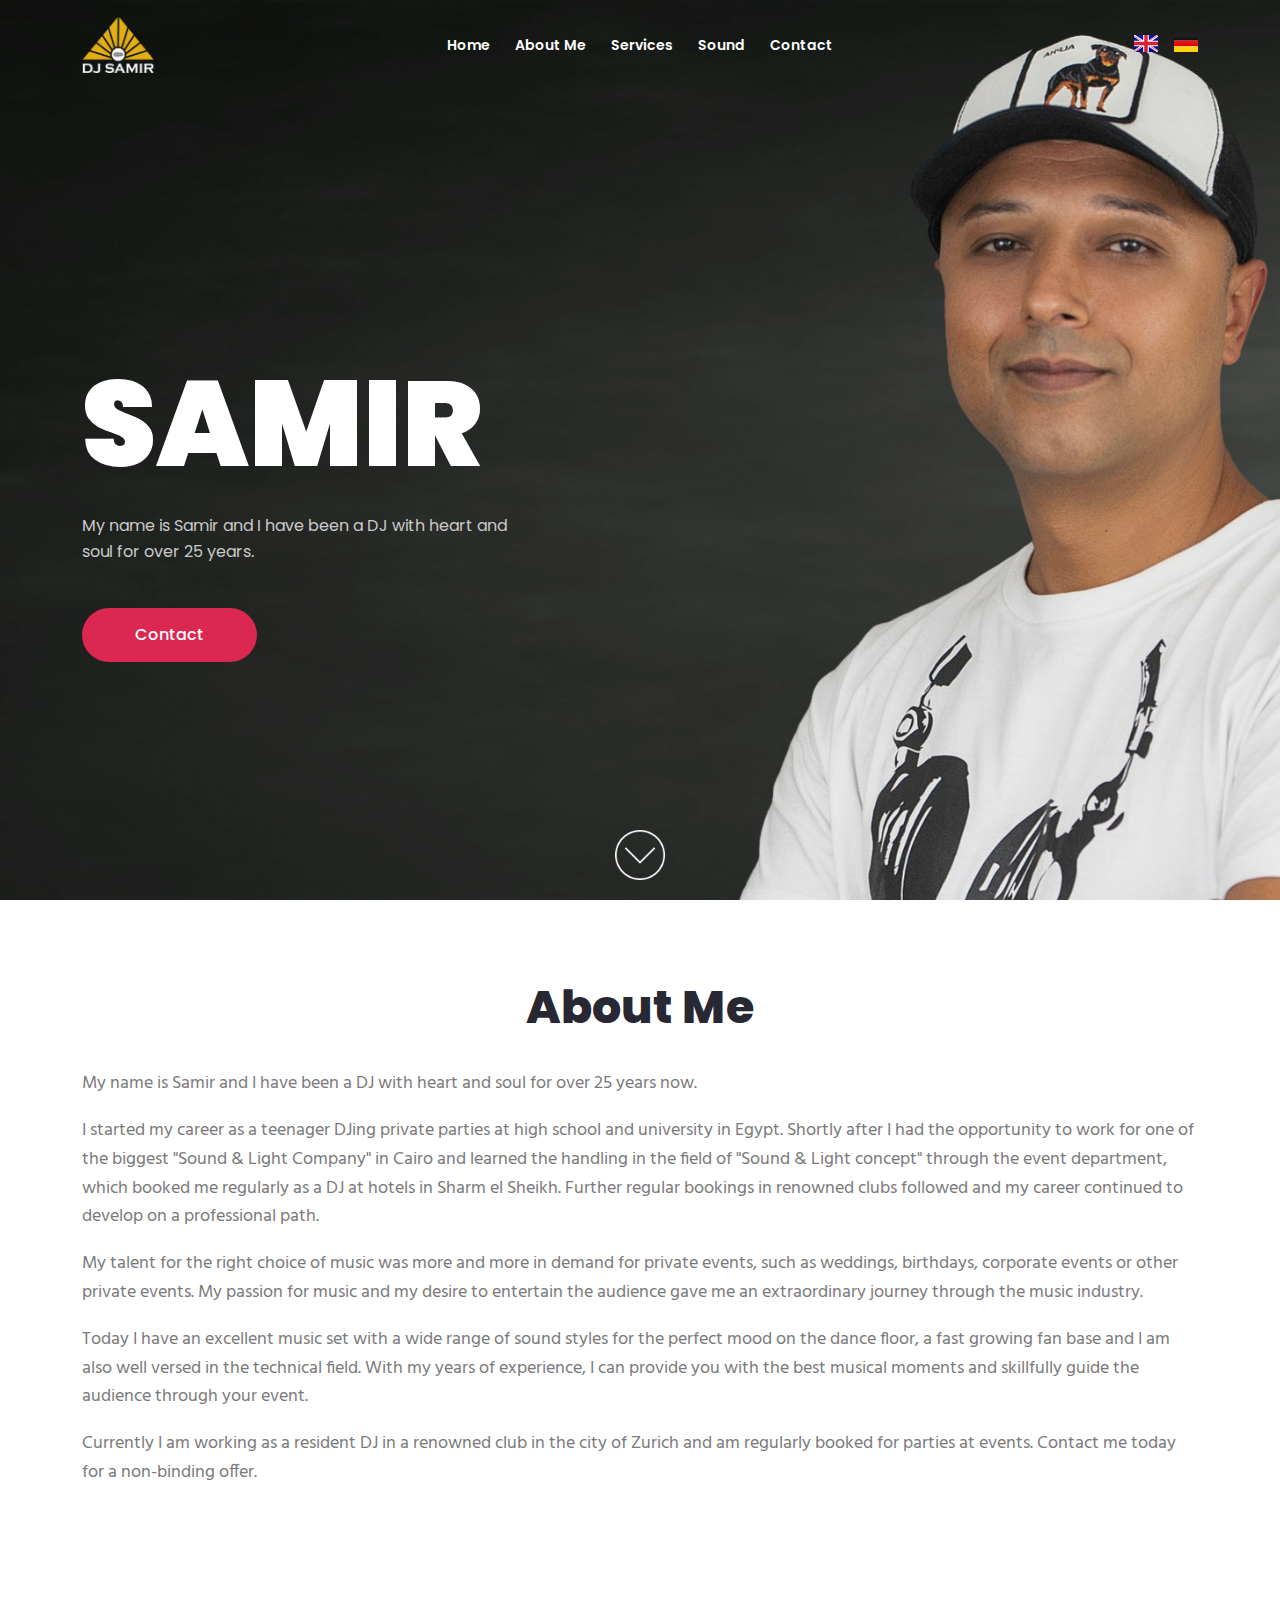
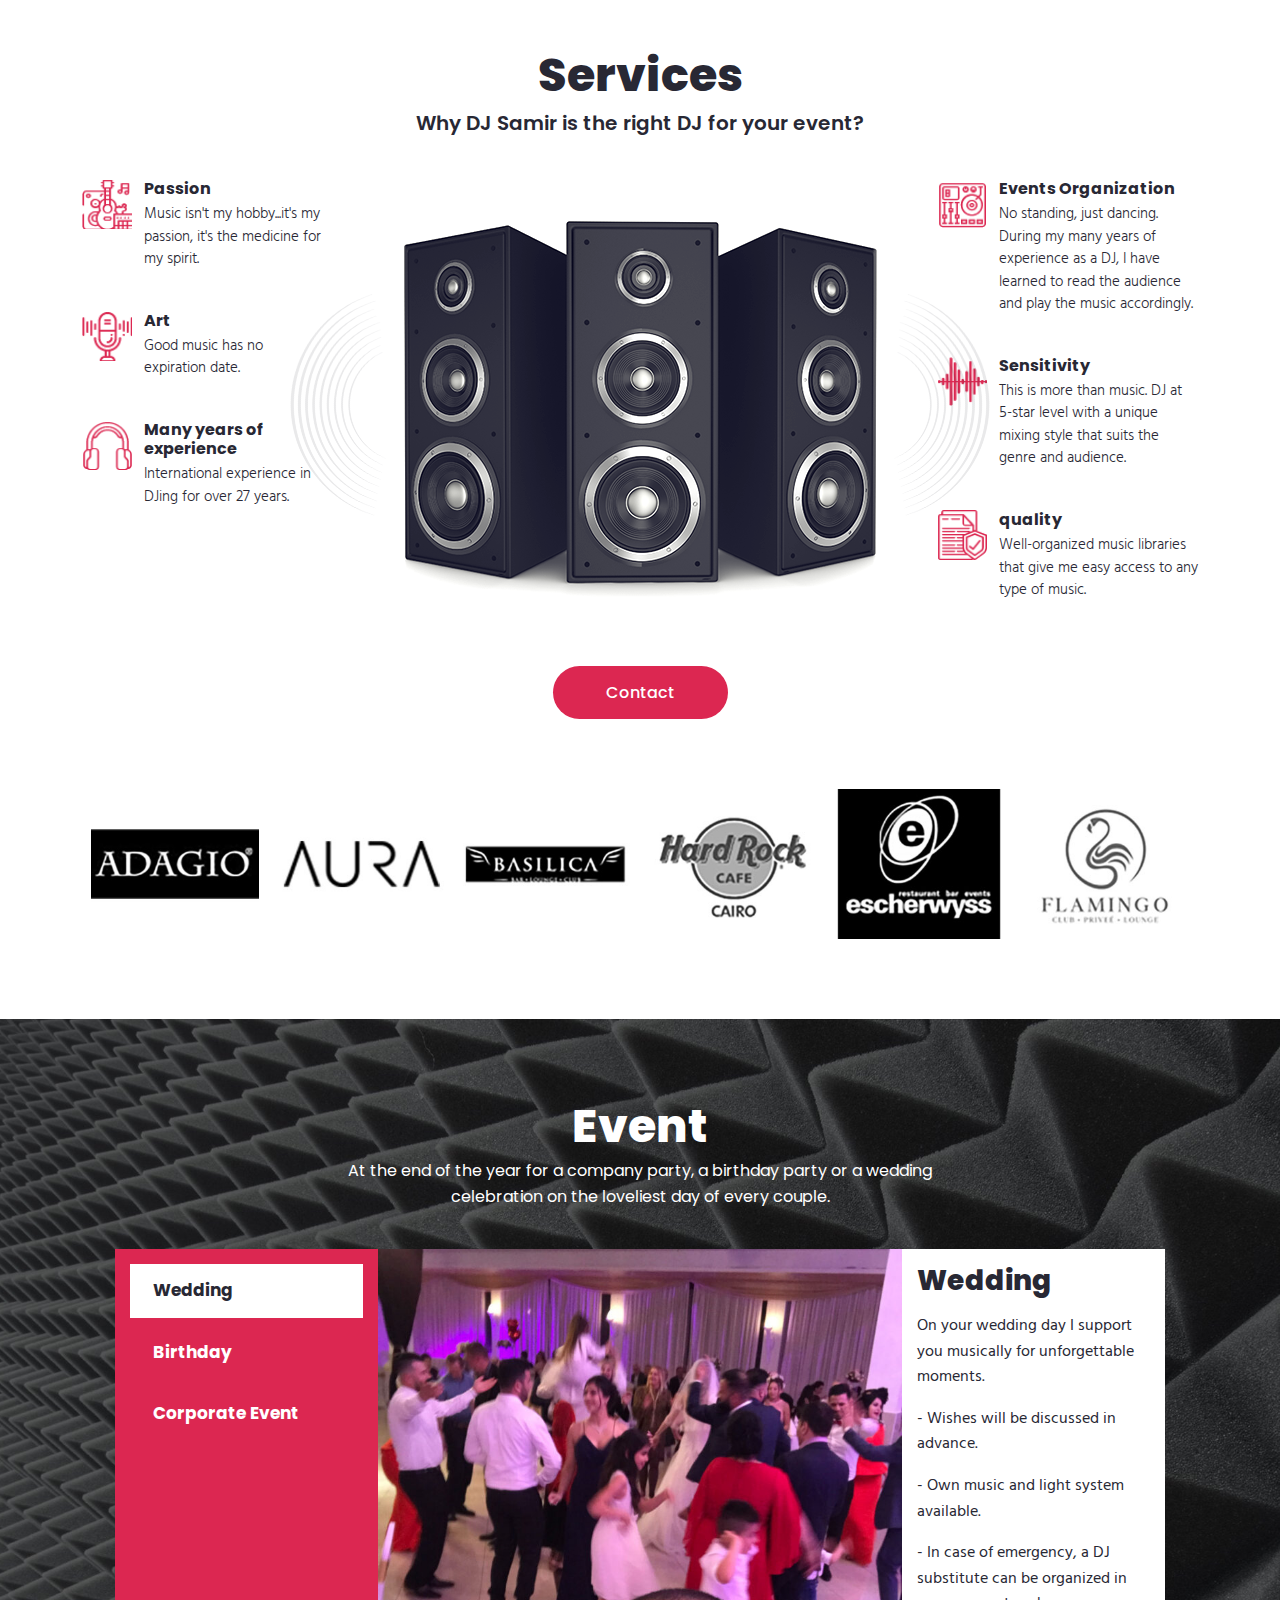
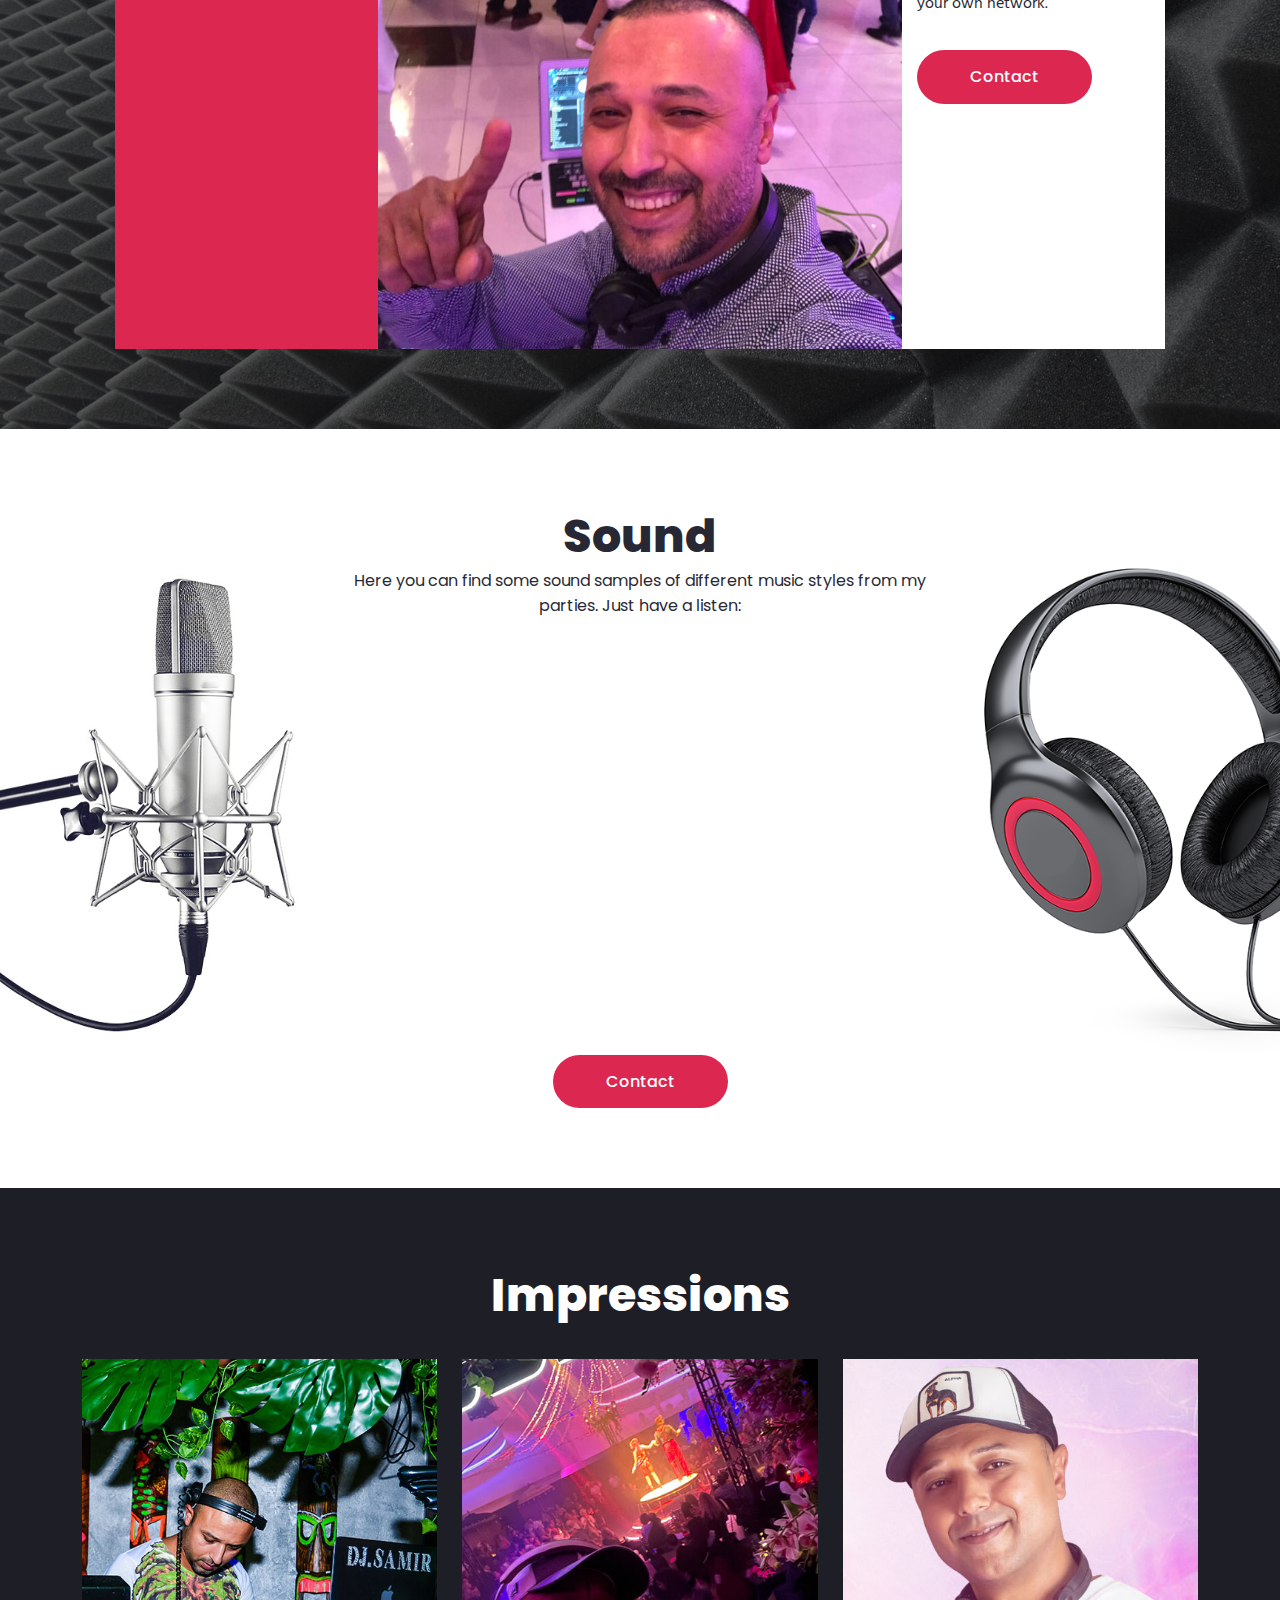
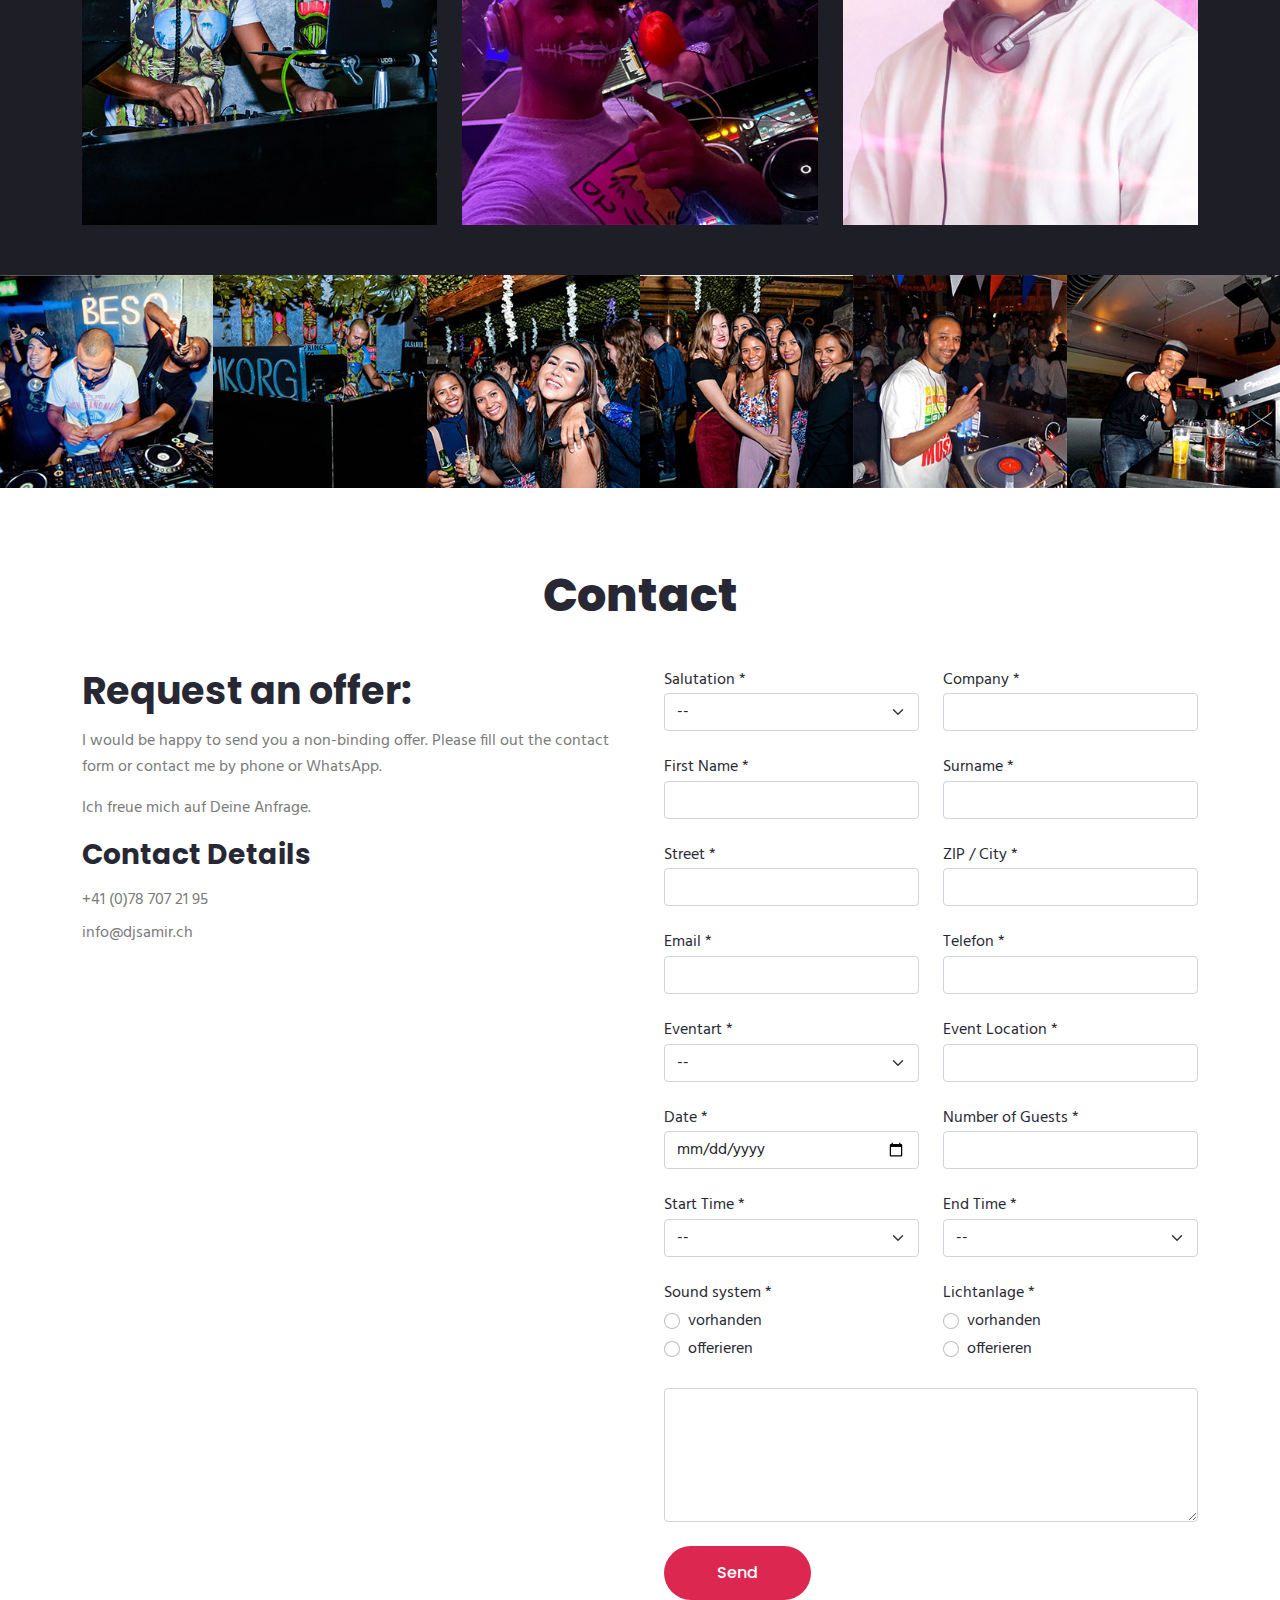
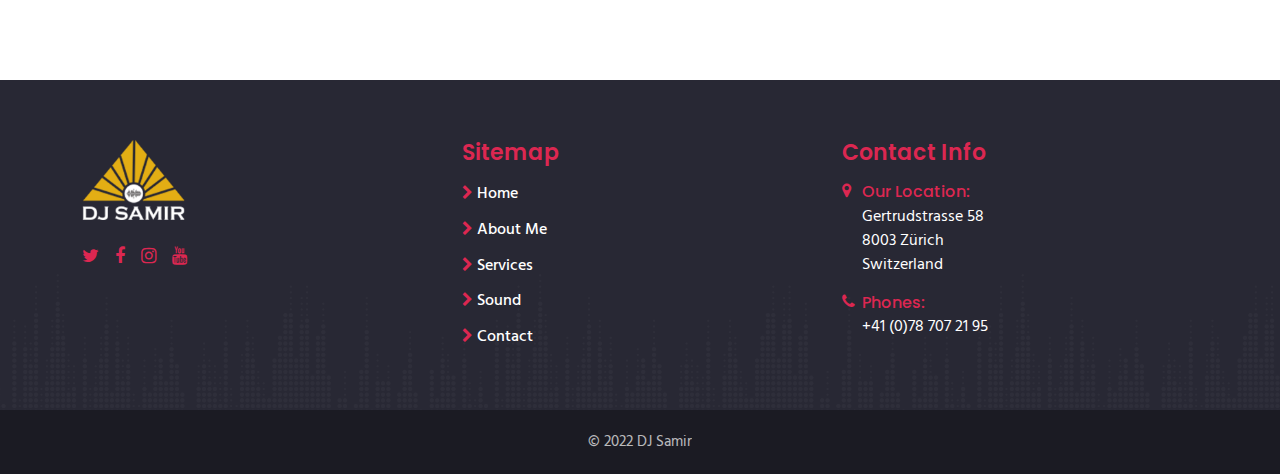
==== commit a4f1bb58: "updated-tweeks" ====
--- a/index.html
+++ b/index.html
@@ -461,6 +461,15 @@
           <div class="swiper-slide">
 
             <div class="testimonial-item">
+              <img src="assets/img/slides/samir_5.jpg" class="w-100" alt="events_pic_1">
+            </div>
+            <!--swiper-slide-->
+
+          </div><!-- End swiper-slide -->
+
+          <div class="swiper-slide">
+
+            <div class="testimonial-item">
               <img src="assets/img/slides/samir_3.jpg" class="w-100" alt="events_pic_1">
             </div>
             <!--swiper-slide-->
@@ -471,6 +480,17 @@
 
             <div class="testimonial-item">
               <img src="assets/img/slides/samir_4.jpg" class="w-100" alt="events_pic_1">
+            </div>
+            <!--swiper-slide-->
+
+          </div><!-- End swiper-slide -->
+
+
+
+          <div class="swiper-slide">
+
+            <div class="testimonial-item">
+              <img src="assets/img/slides/samir_6.jpg" class="w-100" alt="events_pic_1">
             </div>
             <!--swiper-slide-->
 
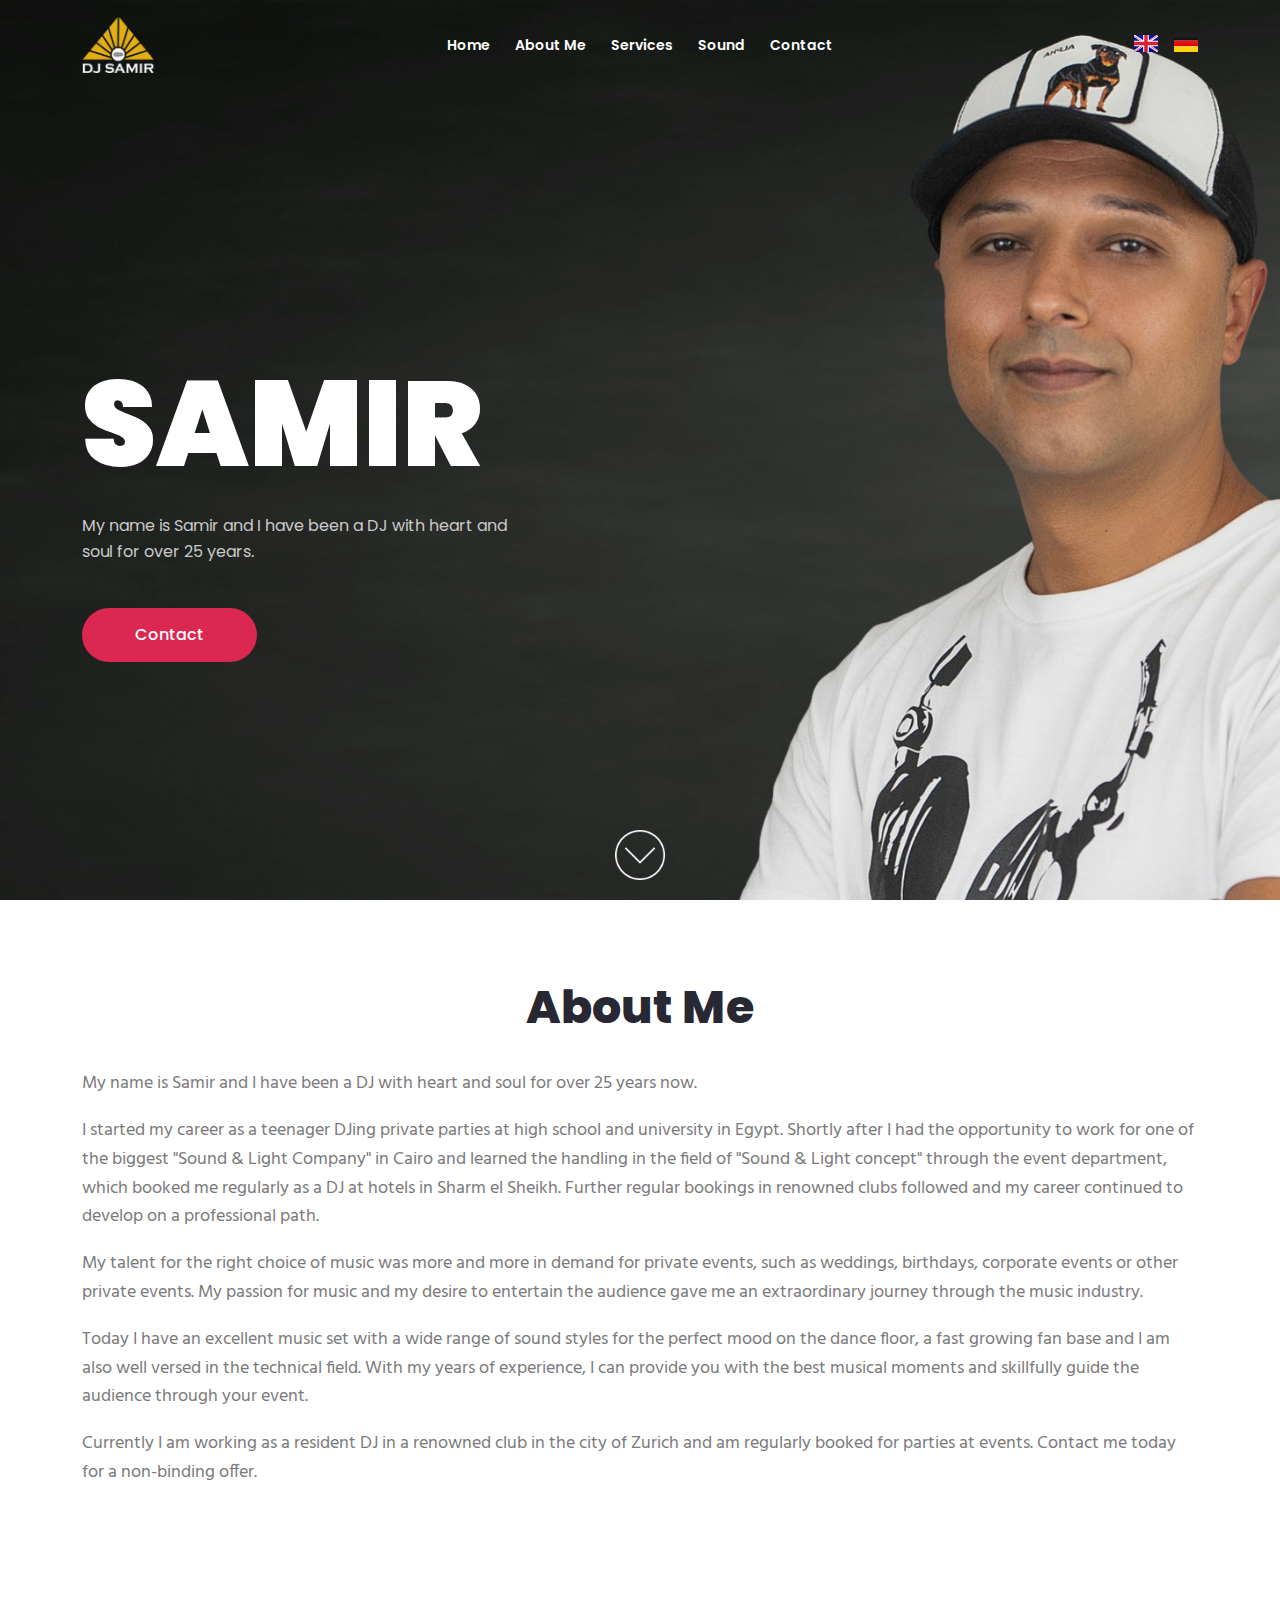
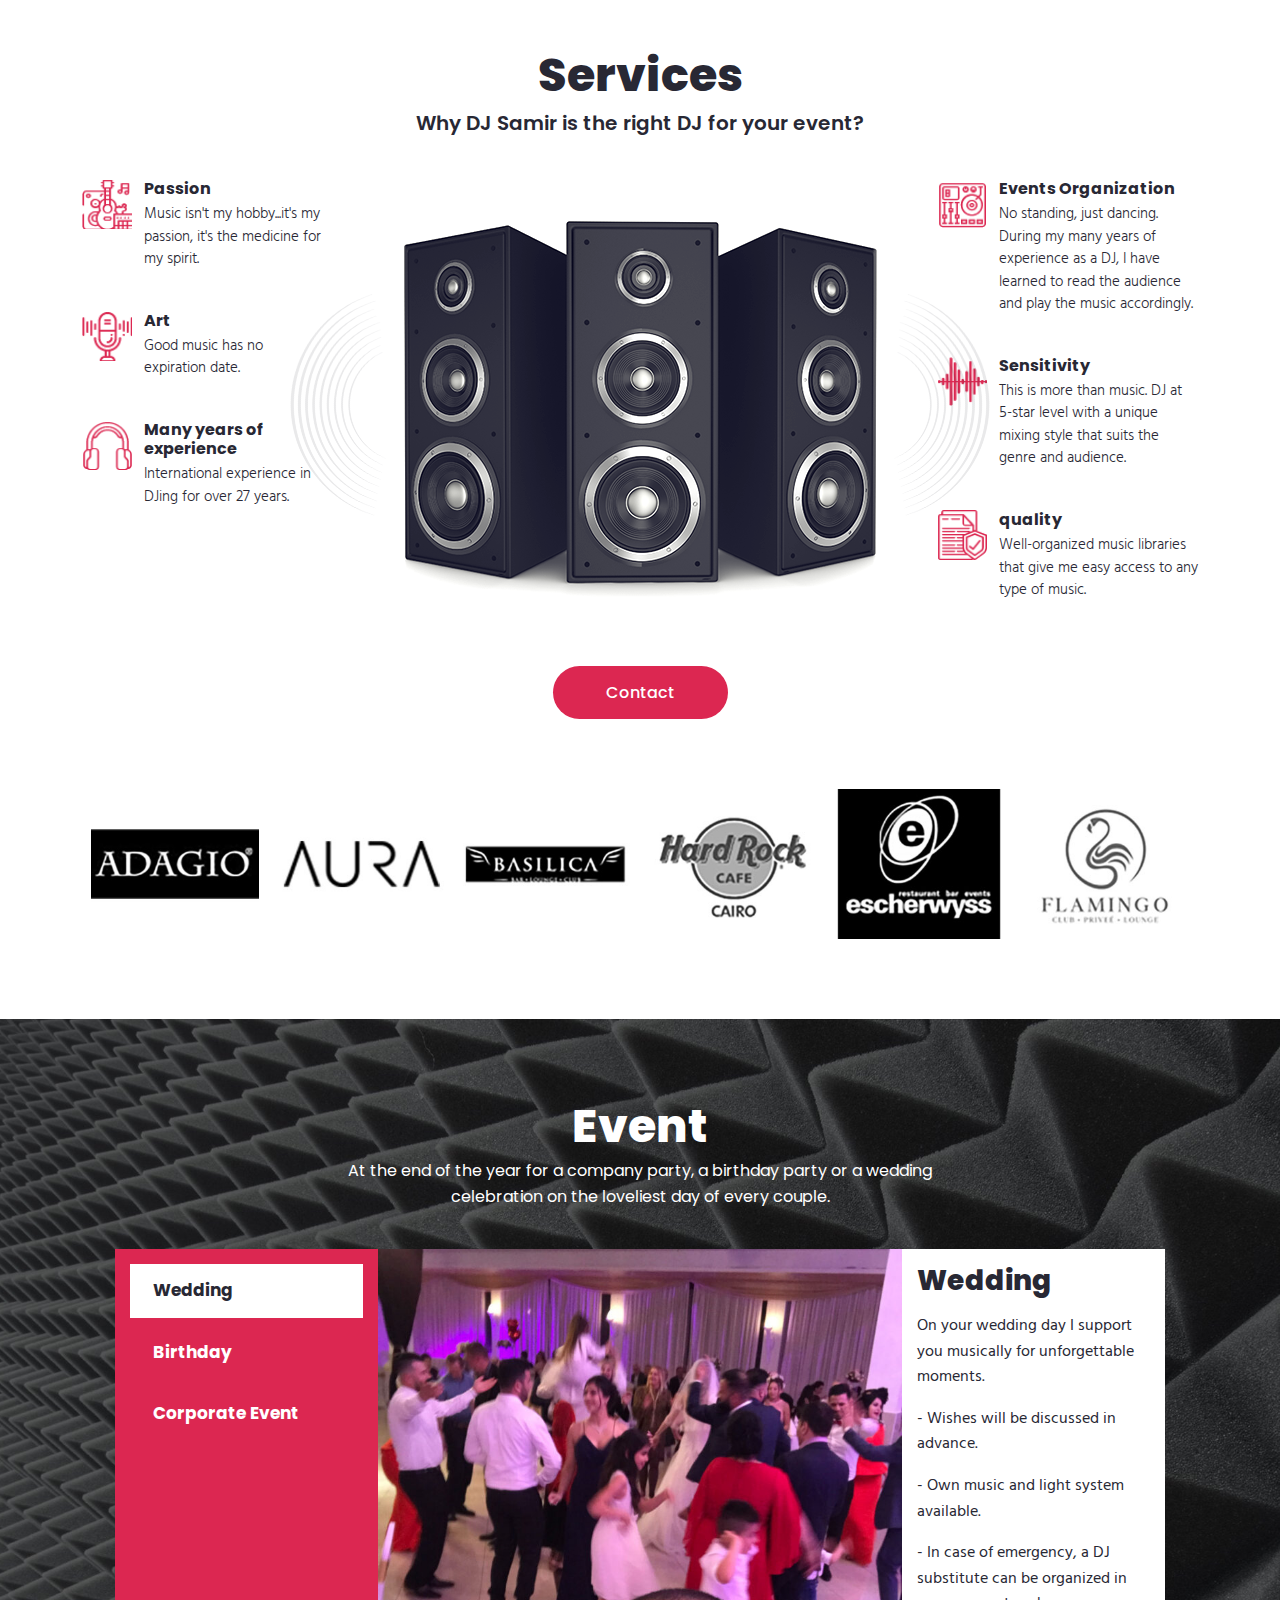
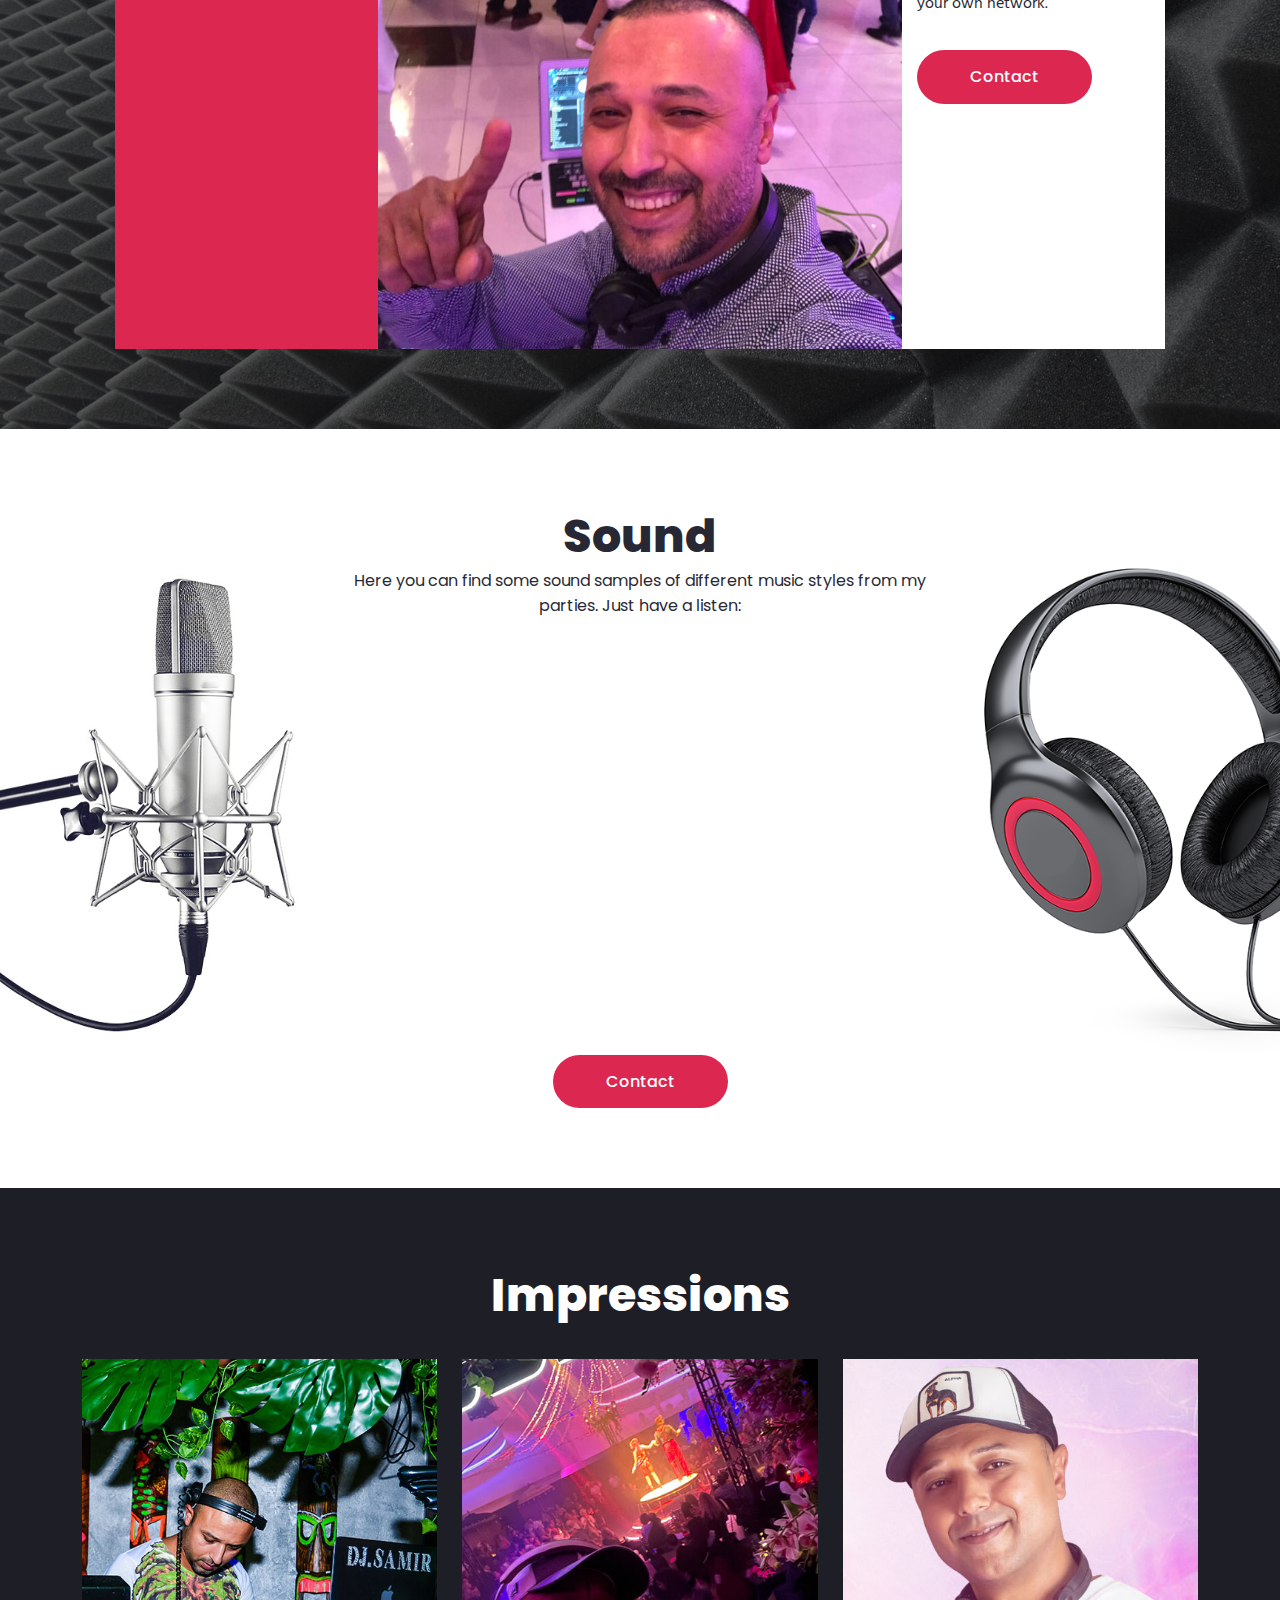
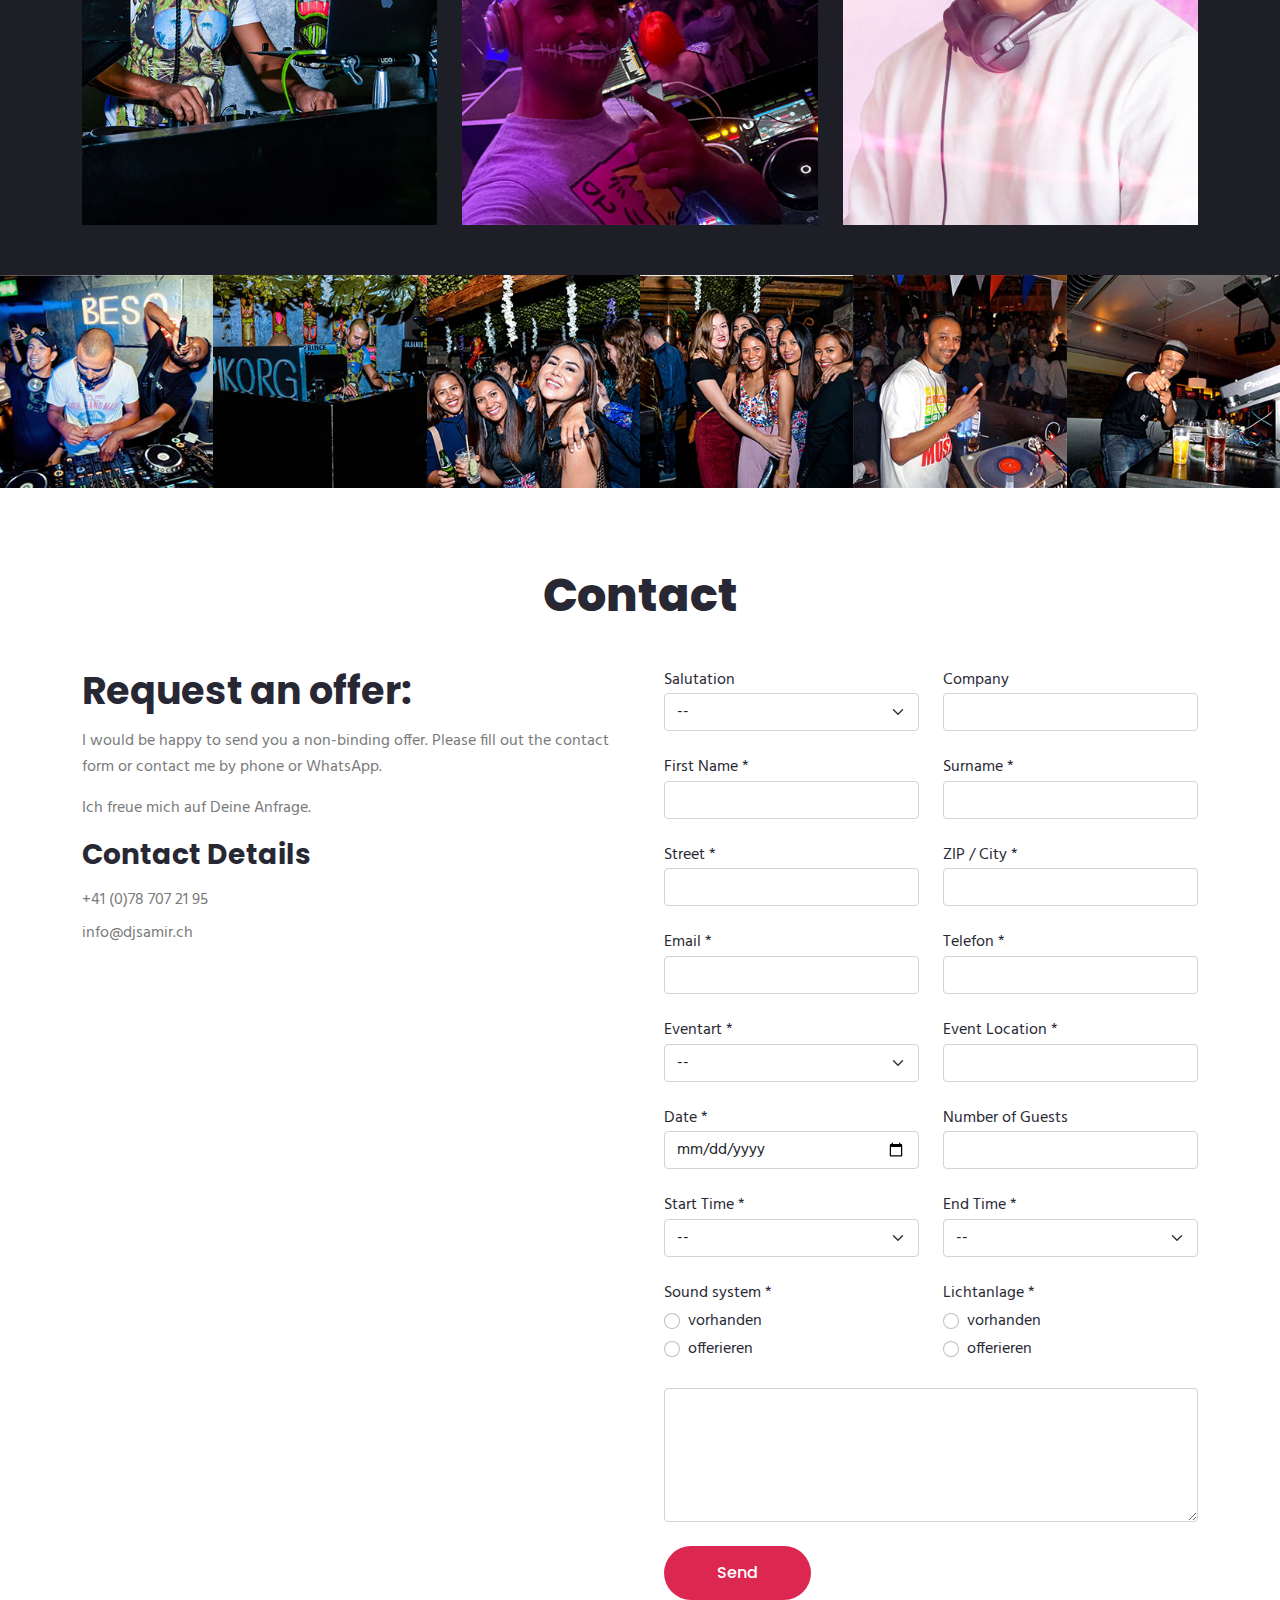
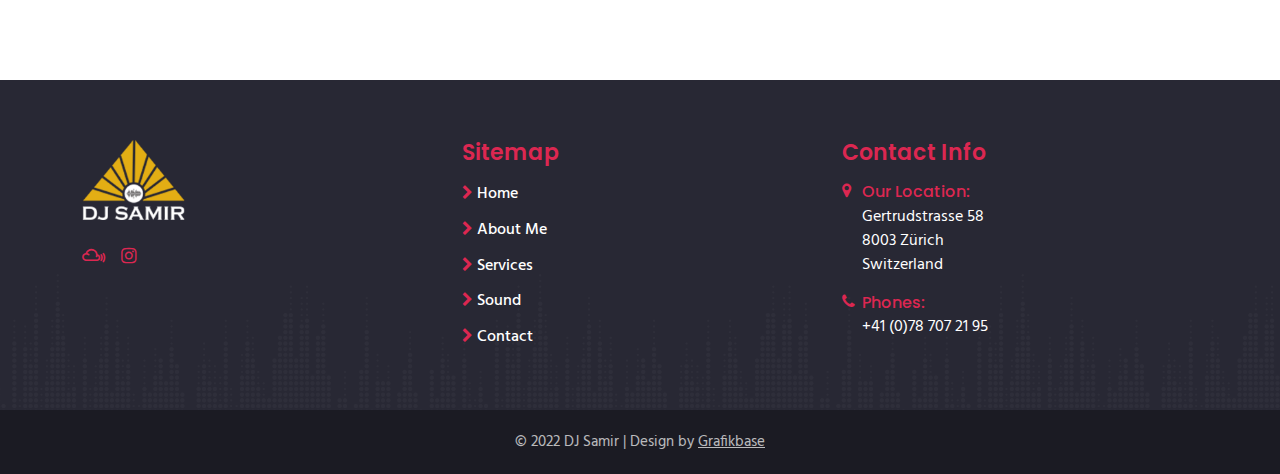
==== commit cc336080: "updated" ====
--- a/index.html
+++ b/index.html
@@ -326,7 +326,7 @@
                 <div class="row gx-0">
                   <div class="col-lg-8">
                     <div class="animated zoomIn">
-                      <img src="assets/img/reasons/2.jpg" class="w-100" alt="">
+                      <img src="assets/img/reasons/birthday1.jpg" class="w-100" alt="">
                     </div>
                   </div><!-- /.col-lg-8 -->
                   <div class="col-lg-4">
@@ -349,7 +349,7 @@
                 <div class="row gx-0">
                   <div class="col-lg-8">
                     <div class="animated zoomIn">
-                      <img src="assets/img/reasons/2.jpg" class="w-100" alt="">
+                      <img src="assets/img/reasons/corporate1.jpg" class="w-100" alt="">
                     </div>
                   </div><!-- /.col-lg-8 -->
                   <div class="col-lg-4">
@@ -589,7 +589,7 @@
             <div class="row gy-4">
               <div class="col-lg-6">
                 <div class="frm-grp">
-                  <label> Salutation * </label>
+                  <label> Salutation  </label>
                   <select class="form-select" aria-label="Default select example">
                     <option selected> -- </option>
                     <option value="1">Mr./Mister</option>
@@ -599,7 +599,7 @@
               </div><!-- /.col-lg-6 -->
               <div class="col-lg-6">
                 <div class="frm-grp">
-                  <label> Company * </label>
+                  <label> Company  </label>
                   <input type="text" class="form-control">
                 </div><!-- /.frm-grp -->
               </div><!-- /.col-lg-6 -->
@@ -666,7 +666,7 @@
               </div><!-- /.col-lg-6 -->
               <div class="col-lg-6">
                 <div class="frm-grp">
-                  <label> Number of Guests * </label>
+                  <label> Number of Guests </label>
                   <input type="text" class="form-control">
                 </div><!-- /.frm-grp -->
               </div><!-- /.col-lg-6 -->
@@ -778,23 +778,13 @@
               <img src="assets/img/logo/logo.png" class="img-logo" alt="">
               <ul class="social-list">
                 <li>
-                  <a href="#">
-                    <i class="fa fa-twitter" aria-hidden="true"></i>
+                  <a href="https://www.mixcloud.com/DJSamirZ%C3%BCrich/" target="_blank">
+                    <i class="fa fa-mixcloud" aria-hidden="true"></i>
                   </a>
                 </li>
                 <li>
-                  <a href="#">
-                    <i class="fa fa-facebook" aria-hidden="true"></i>
-                  </a>
-                </li>
-                <li>
-                  <a href="#">
+                  <a href="https://www.instagram.com/djsamir.ch" target="_blank">
                     <i class="fa fa-instagram" aria-hidden="true"></i>
-                  </a>
-                </li>
-                <li>
-                  <a href="#">
-                    <i class="fa fa-youtube" aria-hidden="true"></i>
                   </a>
                 </li>
               </ul>
@@ -847,7 +837,7 @@
 
     <div class="footer-legal">
       <div class="container">
-        <p> © 2022 DJ Samir </p>
+        <p>© 2022 DJ Samir | Design by <a href="https://editcorner.ch/grafik.html" target="_blank">Grafikbase</a> </p>
       </div><!-- /.container -->
     </div><!-- /.footer-legal -->
 
--- a/assets/css/main.css
+++ b/assets/css/main.css
@@ -1390,4 +1390,11 @@
   color: #fff;
   opacity: 0.7;
 }
+.footer-legal a {
+  text-decoration: none;
+  display: inline-block;
+  font-size: 15px;
+  color: #fff;
+  text-decoration: underline;
+}
 /*# sourceMappingURL=main.css.map */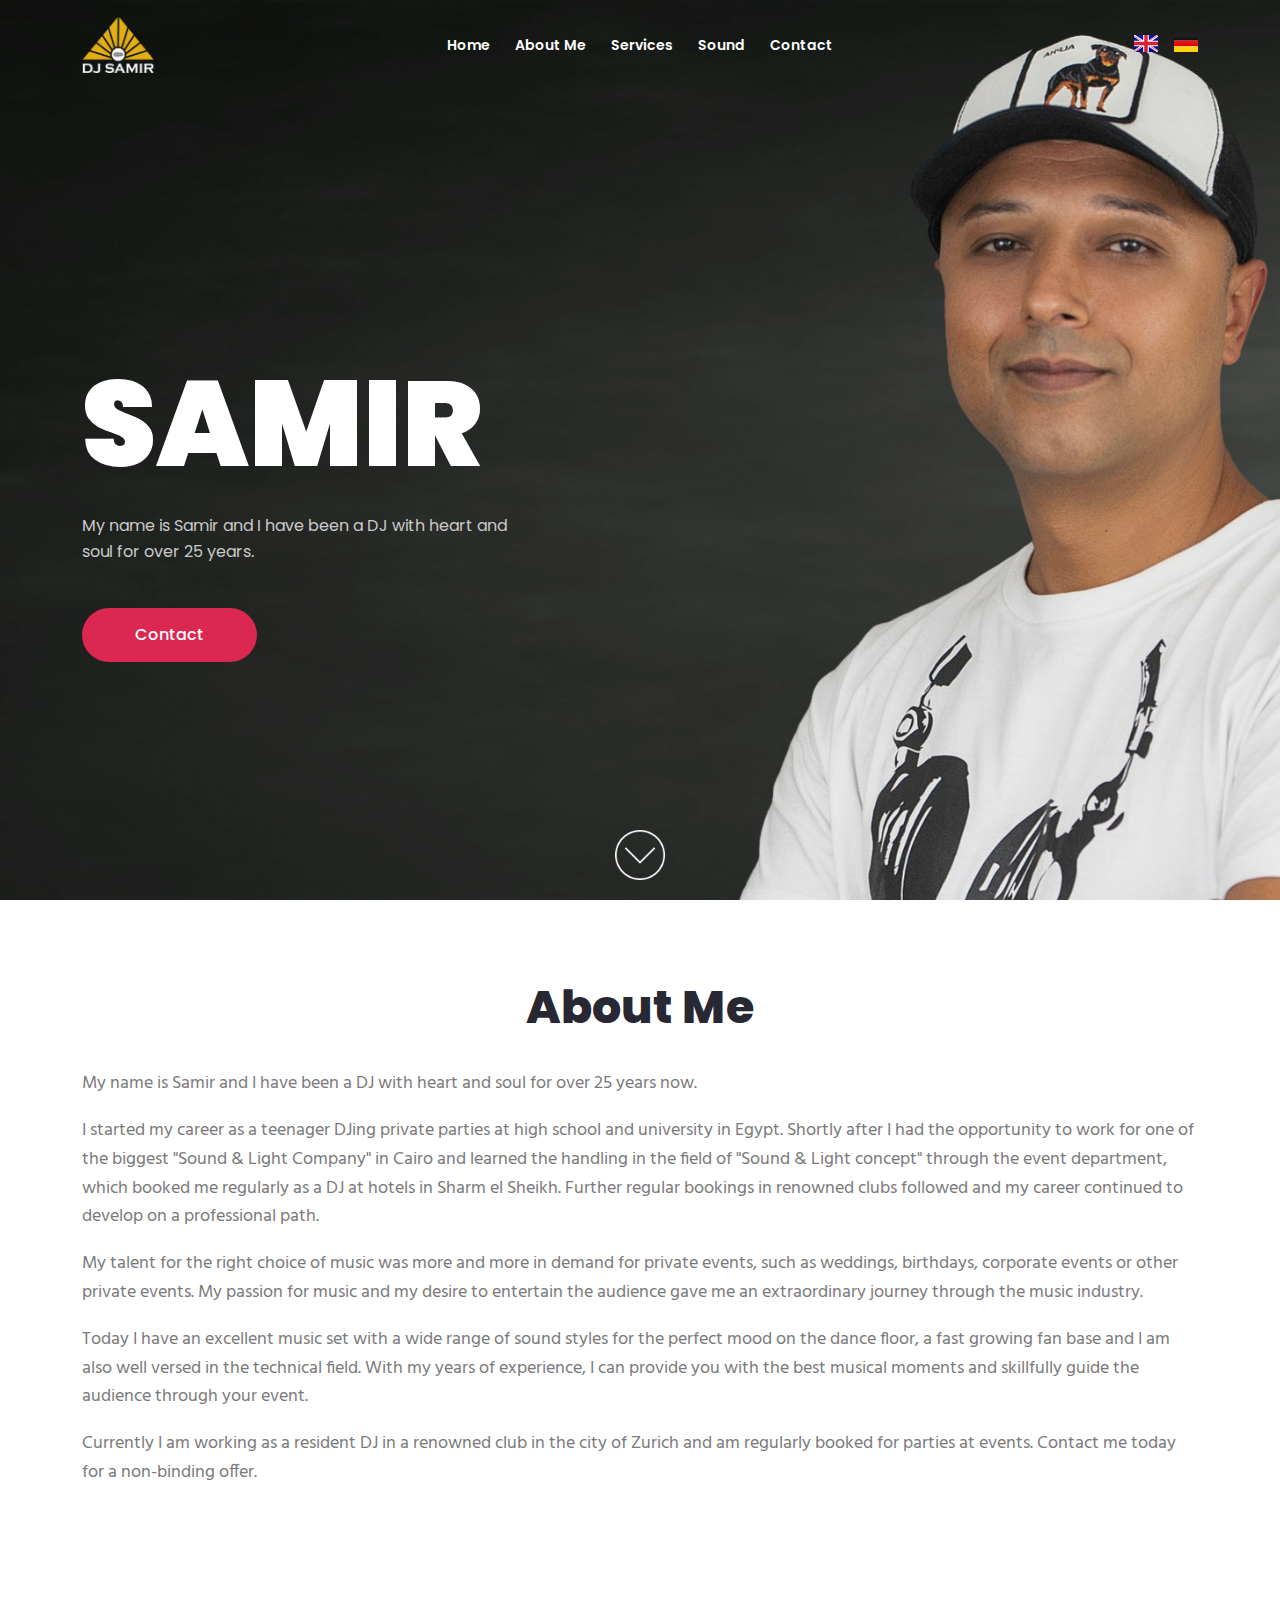
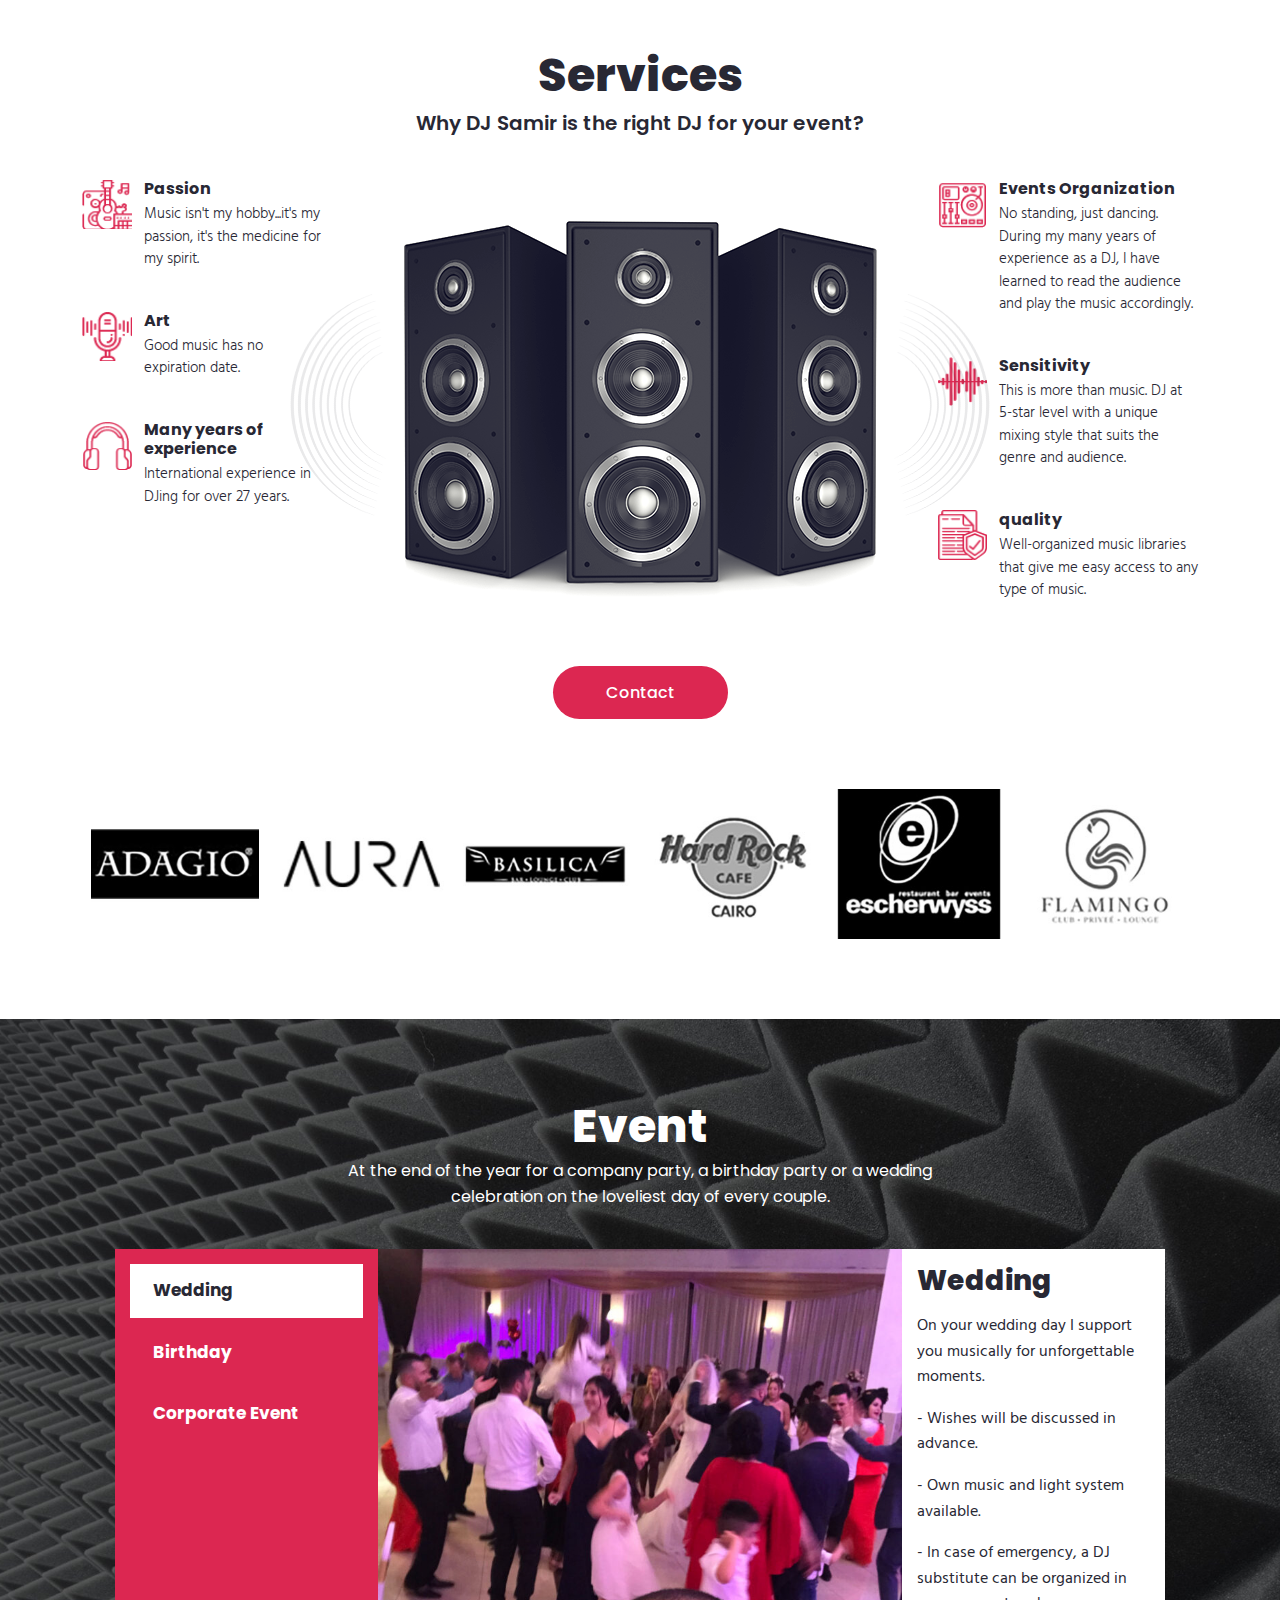
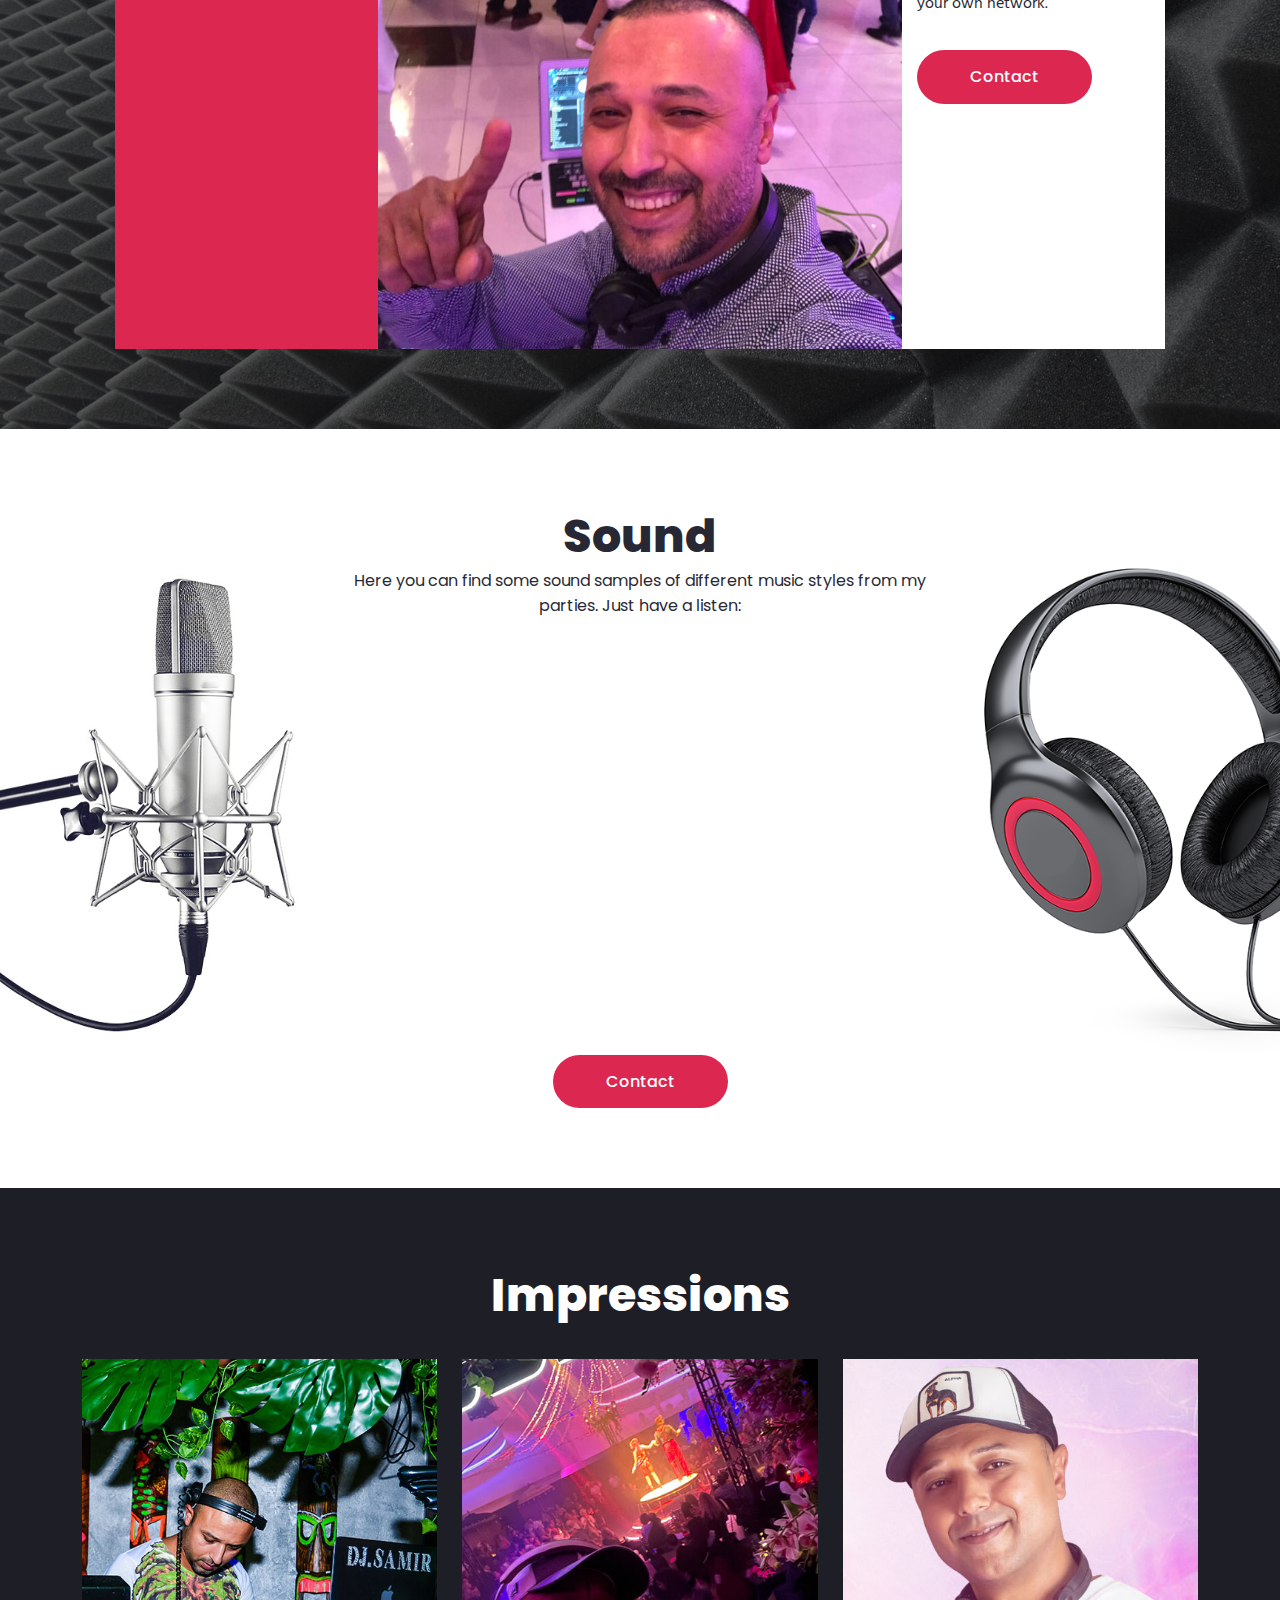
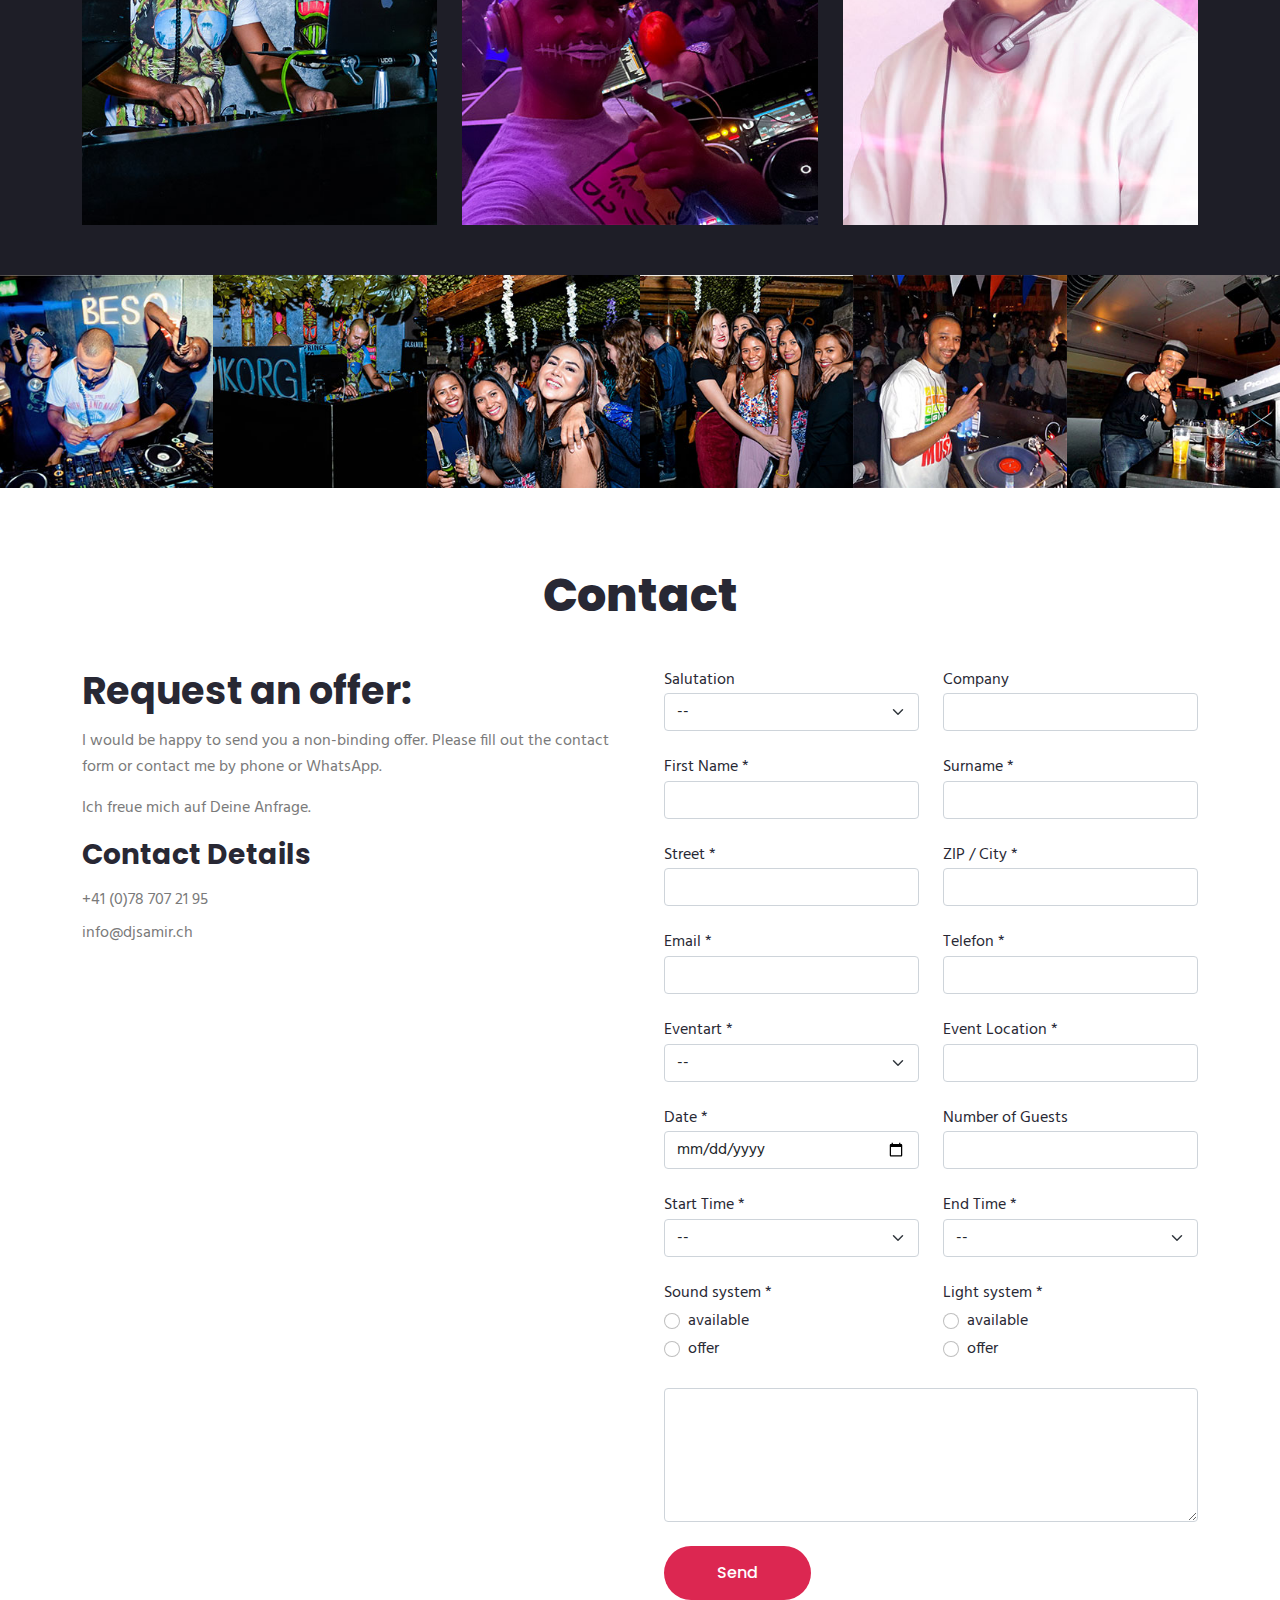
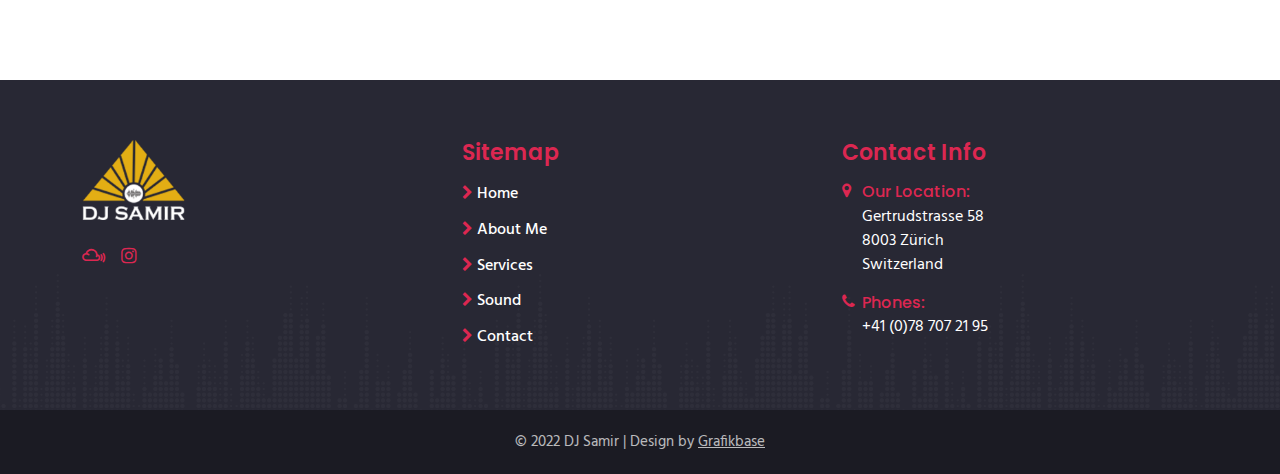
==== commit 435779db: "done" ====
--- a/index.html
+++ b/index.html
@@ -100,7 +100,7 @@
             </svg>
             <h2> SAMIR </h2>
             <p> My name is Samir and I have been a DJ with heart and soul for over 25 years. </p>
-            <a href="#" class="btn-main"> Contact </a>
+            <a href="#contact" class="btn-main"> Contact </a>
           </div><!-- /.col-lg-5 -->
         </div><!-- /.row -->
       </div><!-- /.hero-inner -->
@@ -212,7 +212,7 @@
       </div><!-- /.row -->
 
       <div class="text-center mt-lg-4 mt-2">
-        <a href="#" class="btn-main"> Contact </a>
+        <a href="#contact" class="btn-main"> Contact </a>
       </div><!-- /.text-center -->
 
       <div class="logo-slider swiper">
@@ -313,7 +313,7 @@
                         <p> - Wishes will be discussed in advance. </p>
                         <p> - Own music and light system available. </p>
                         <p> - In case of emergency, a DJ substitute can be organized in your own network. </p>
-                        <a href="#" class="btn-main mt-lg-3 mt-2"> Contact </a>
+                        <a href="#contact" class="btn-main mt-lg-3 mt-2"> Contact </a>
                       </div>
                     </div><!-- /.tab-content-txt -->
                   </div><!-- /.col-lg-4 -->
@@ -336,7 +336,7 @@
                         <p> I guarantee party atmosphere, enthusiastic guests and a full dance floor. </p>
                         <p> - Wishes are discussed in advance. </p>
                         <p> - As an all-round talent, I am exactly the right person to get the party in the right mood. </p>
-                        <a href="#" class="btn-main mt-lg-3 mt-2"> Contact </a>
+                        <a href="#contact" class="btn-main mt-lg-3 mt-2"> Contact </a>
                       </div>
                     </div><!-- /.tab-content-txt -->
                   </div><!-- /.col-lg-4 -->
@@ -359,7 +359,7 @@
                         <p> On your wedding day I support you musically for unforgettable moments. </p>
                         <p> - Wishes are discussed in advance. </p>
                         <p> - In case of emergency, a DJ replacement can be organized in your own network. </p>
-                        <a href="#" class="btn-main mt-lg-3 mt-2"> Contact </a>
+                        <a href="#contact" class="btn-main mt-lg-3 mt-2"> Contact </a>
                       </div>
                     </div><!-- /.tab-content-txt -->
                   </div><!-- /.col-lg-4 -->
@@ -416,7 +416,7 @@
           frameborder="0"></iframe>
 
         <div class="text-center mt-lg-5 mt-4">
-          <a href="#" class="btn-main"> Contact </a>
+          <a href="#contact" class="btn-main"> Contact </a>
         </div>
 
       </div><!-- /.sound-con -->
@@ -724,30 +724,30 @@
                   <div class="form-check">
                     <input class="form-check-input" name="flexRadioDefault" type="radio" id="flexRadioDefault1">
                     <label class="form-check-label" for="flexRadioDefault1">
-                      vorhanden
+                      available
                     </label>
                   </div>
                   <div class="form-check">
                     <input class="form-check-input" type="radio" name="flexRadioDefault" id="flexRadioDefault2">
                     <label class="form-check-label" for="flexRadioDefault2">
-                      offerieren
+                      offer
                     </label>
                   </div>
                 </div><!-- /.frm-grp -->
               </div><!-- /.col-lg-6 -->
               <div class="col-lg-6">
                 <div class="frm-grp">
-                  <p> Lichtanlage * </p>
+                  <p> Light system * </p>
                   <div class="form-check">
                     <input class="form-check-input" name="flexRadioDefault2" type="radio" id="flexRadioDefault3">
                     <label class="form-check-label" for="flexRadioDefault3">
-                      vorhanden
+                      available
                     </label>
                   </div>
                   <div class="form-check">
                     <input class="form-check-input" type="radio" name="flexRadioDefault2" id="flexRadioDefault4">
                     <label class="form-check-label" for="flexRadioDefault4">
-                      offerieren
+                      offer
                     </label>
                   </div>
                 </div><!-- /.frm-grp -->
@@ -795,19 +795,19 @@
               <h3> Sitemap </h3>
               <ul>
                 <li>
-                  <a href="#"> <i class="fa fa-chevron-right" aria-hidden="true"></i> Home </a>
+                  <a href="#home"> <i class="fa fa-chevron-right" aria-hidden="true"></i> Home </a>
                 </li>
                 <li>
-                  <a href="#"> <i class="fa fa-chevron-right" aria-hidden="true"></i> About Me </a>
+                  <a href="#about"> <i class="fa fa-chevron-right" aria-hidden="true"></i> About Me </a>
                 </li>
                 <li>
-                  <a href="#"> <i class="fa fa-chevron-right" aria-hidden="true"></i> Services </a>
+                  <a href="#services"> <i class="fa fa-chevron-right" aria-hidden="true"></i> Services </a>
                 </li>
                 <li>
-                  <a href="#"> <i class="fa fa-chevron-right" aria-hidden="true"></i> Sound </a>
+                  <a href="#sound"> <i class="fa fa-chevron-right" aria-hidden="true"></i> Sound </a>
                 </li>
                 <li>
-                  <a href="#"> <i class="fa fa-chevron-right" aria-hidden="true"></i> Contact </a>
+                  <a href="#contact"> <i class="fa fa-chevron-right" aria-hidden="true"></i> Contact </a>
                 </li>
               </ul>
             </div><!-- /.footer-links -->
@@ -845,7 +845,6 @@
 
 
 
-
   <a href="#top" class="scroll-top btn-hover page-scroll">
     <img src="assets/img/chev-white.svg" alt="chev">
   </a>
